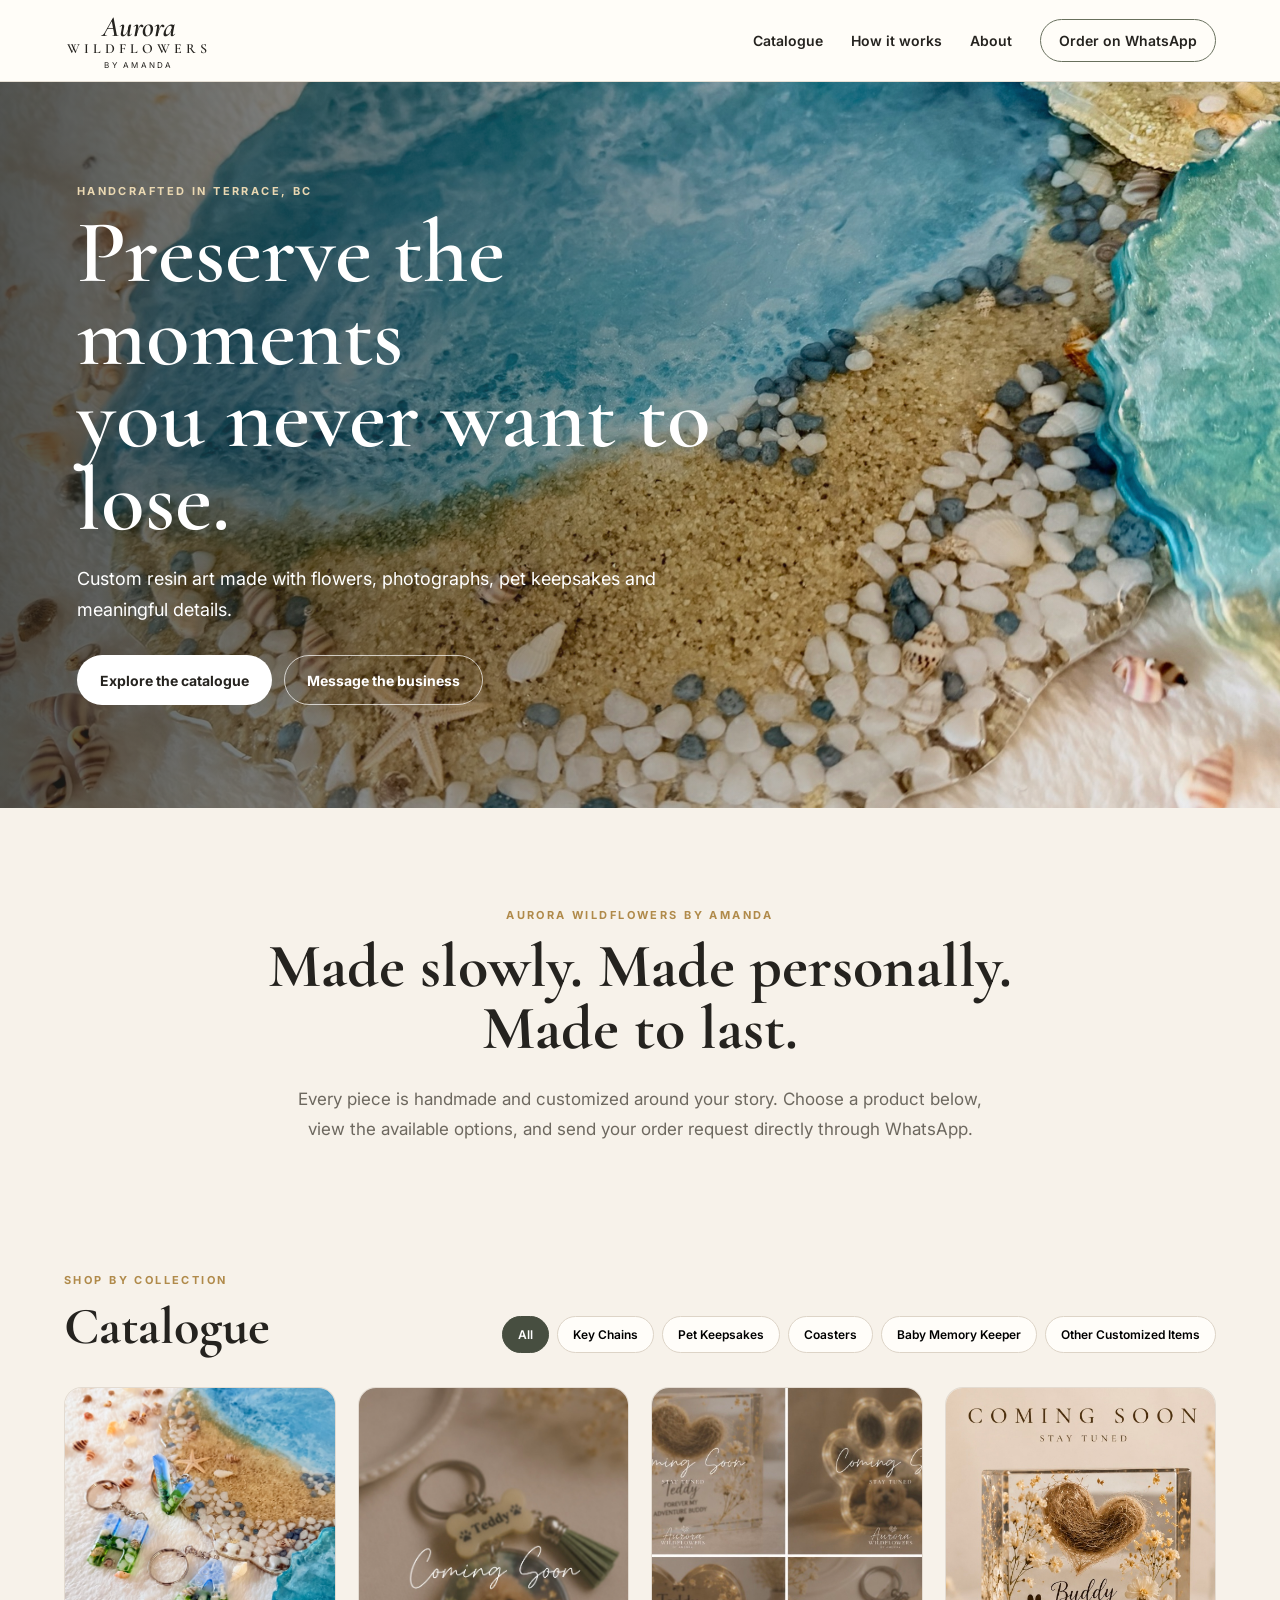
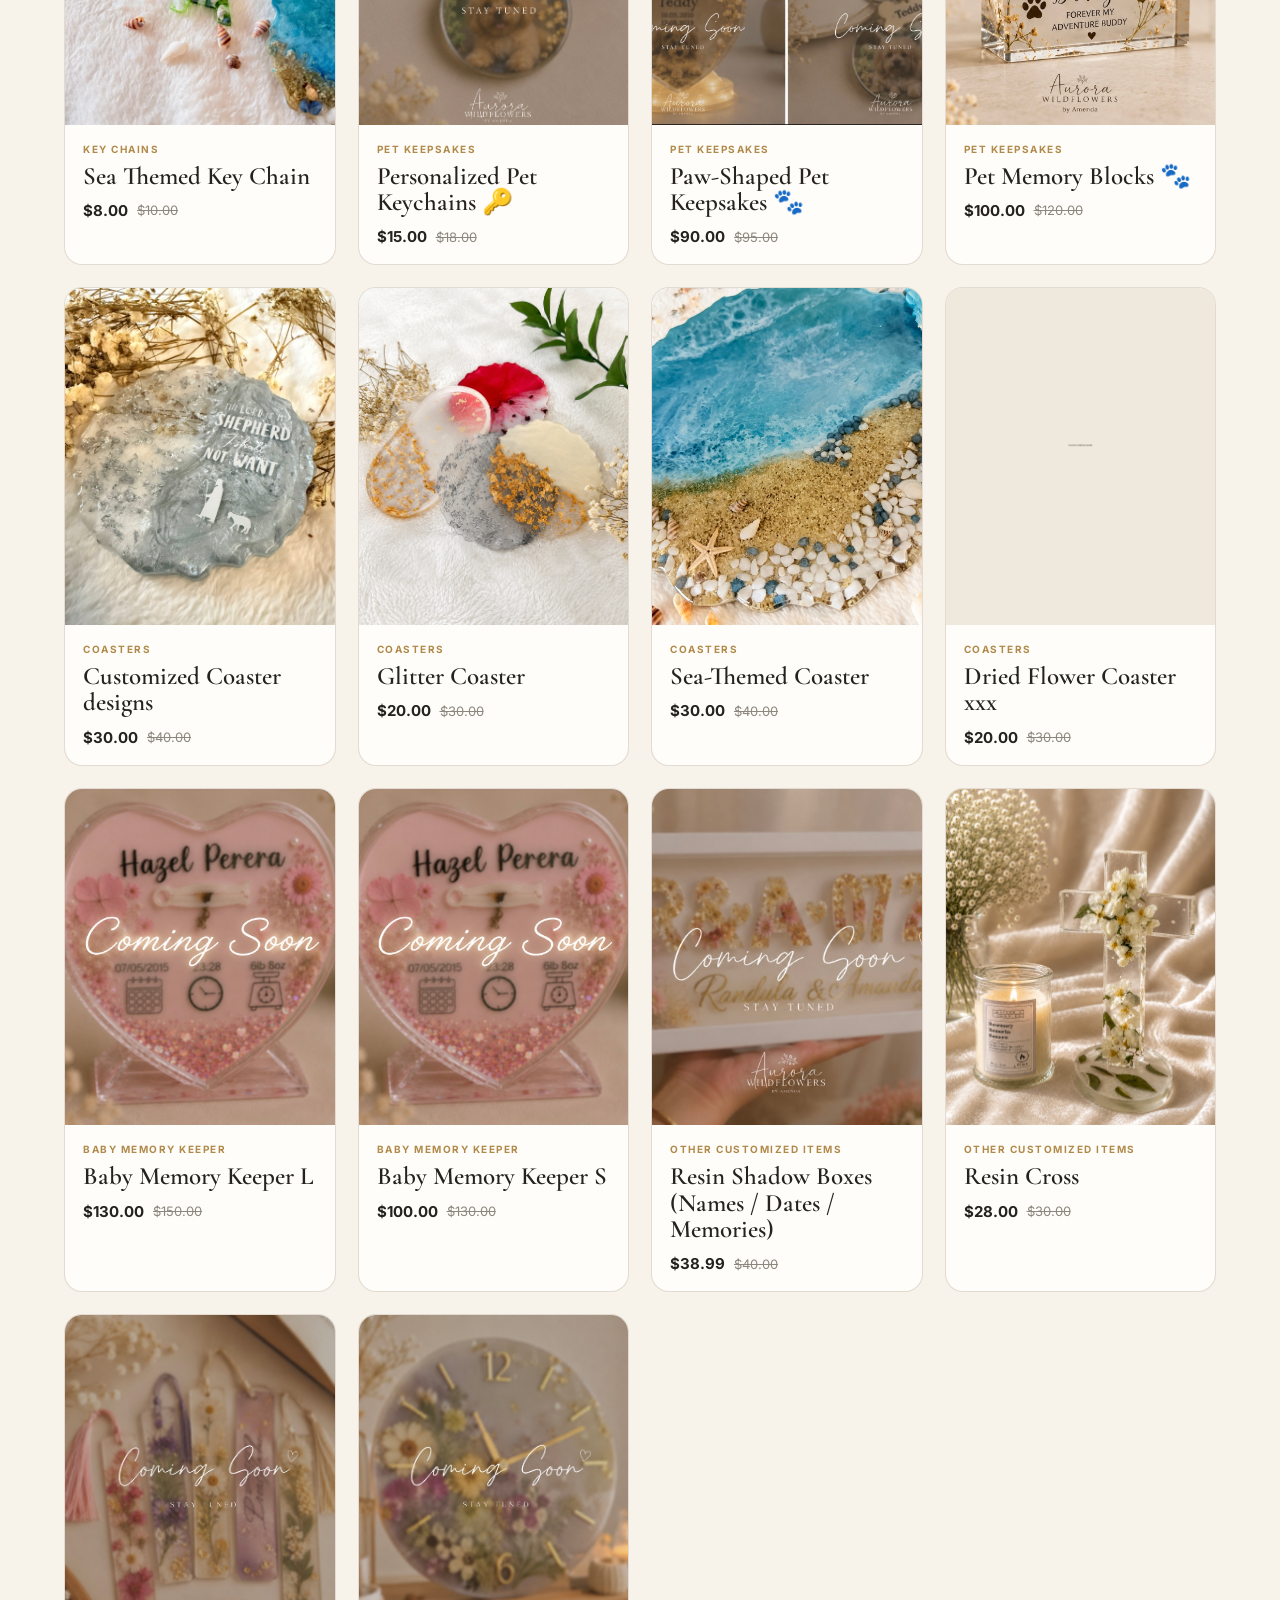
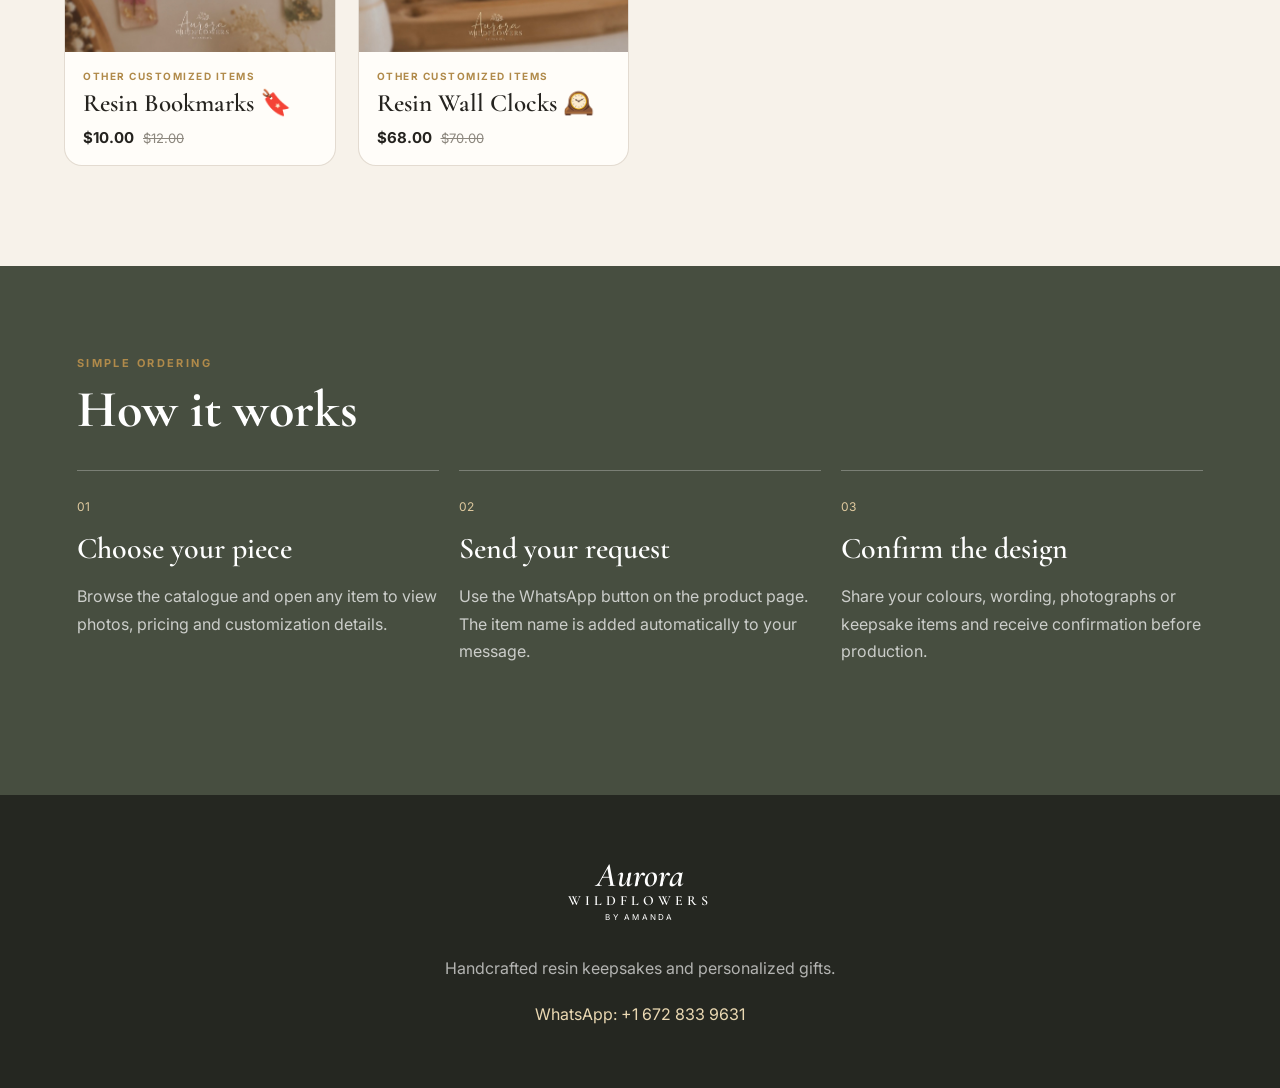
==== aurora-wildflowers-redesign/aurora-redesign/index.html @ 409c8071 "Add files via upload Redesign Aurora Wildflowers website" ====
<!doctype html>
<html lang="en">
<head>
  <meta charset="utf-8">
  <meta name="viewport" content="width=device-width, initial-scale=1">
  <meta name="description" content="Aurora Wildflowers by Amanda — handcrafted resin keepsakes, flower preservation, pet memorials, coasters, keychains and personalized gifts.">
  <title>Aurora Wildflowers by Amanda</title>
  <link rel="preconnect" href="https://fonts.googleapis.com">
  <link rel="preconnect" href="https://fonts.gstatic.com" crossorigin>
  <link href="https://fonts.googleapis.com/css2?family=Cormorant+Garamond:wght@500;600;700&family=Inter:wght@400;500;600;700&display=swap" rel="stylesheet">
  <link rel="stylesheet" href="styles.css">
</head>
<body>
<header class="site-header">
  <a class="brand" href="#top" aria-label="Aurora Wildflowers home">
    <span class="brand-script">Aurora</span>
    <span class="brand-main">WILDFLOWERS</span>
    <span class="brand-sub">BY AMANDA</span>
  </a>
  <button class="menu-btn" type="button" aria-expanded="false" aria-controls="nav">Menu</button>
  <nav id="nav" class="nav" aria-label="Main navigation">
    <a href="#catalogue">Catalogue</a>
    <a href="#how-it-works">How it works</a>
    <a href="#about">About</a>
    <a class="nav-cta" href="https://wa.me/16728339631" target="_blank" rel="noreferrer">Order on WhatsApp</a>
  </nav>
</header>

<main id="top">
  <section class="hero">
    <div class="hero-overlay"></div>
    <div class="hero-content">
      <p class="eyebrow">Handcrafted in Terrace, BC</p>
      <h1>Preserve the moments<br>you never want to lose.</h1>
      <p>Custom resin art made with flowers, photographs, pet keepsakes and meaningful details.</p>
      <div class="hero-actions">
        <a class="btn btn-primary" href="#catalogue">Explore the catalogue</a>
        <a class="btn btn-ghost" href="https://wa.me/16728339631" target="_blank" rel="noreferrer">Message the business</a>
      </div>
    </div>
  </section>

  <section class="intro" id="about">
    <p class="eyebrow">Aurora Wildflowers by Amanda</p>
    <h2>Made slowly. Made personally. Made to last.</h2>
    <p>Every piece is handmade and customized around your story. Choose a product below, view the available options, and send your order request directly through WhatsApp.</p>
  </section>

  <section class="catalogue" id="catalogue">
    <div class="section-heading">
      <div>
        <p class="eyebrow">Shop by collection</p>
        <h2>Catalogue</h2>
      </div>
      <div class="filters" id="filters" aria-label="Product categories"></div>
    </div>
    <div class="product-grid" id="productGrid"></div>
  </section>

  <section class="process" id="how-it-works">
    <div class="section-heading compact">
      <div>
        <p class="eyebrow">Simple ordering</p>
        <h2>How it works</h2>
      </div>
    </div>
    <div class="steps">
      <article><span>01</span><h3>Choose your piece</h3><p>Browse the catalogue and open any item to view photos, pricing and customization details.</p></article>
      <article><span>02</span><h3>Send your request</h3><p>Use the WhatsApp button on the product page. The item name is added automatically to your message.</p></article>
      <article><span>03</span><h3>Confirm the design</h3><p>Share your colours, wording, photographs or keepsake items and receive confirmation before production.</p></article>
    </div>
  </section>
</main>

<footer>
  <div class="brand footer-brand"><span class="brand-script">Aurora</span><span class="brand-main">WILDFLOWERS</span><span class="brand-sub">BY AMANDA</span></div>
  <p>Handcrafted resin keepsakes and personalized gifts.</p>
  <a href="https://wa.me/16728339631" target="_blank" rel="noreferrer">WhatsApp: +1 672 833 9631</a>
</footer>

<div class="modal" id="productModal" aria-hidden="true">
  <div class="modal-backdrop" data-close></div>
  <article class="modal-panel" role="dialog" aria-modal="true" aria-labelledby="modalTitle">
    <button class="modal-close" type="button" aria-label="Close" data-close>×</button>
    <div class="modal-gallery">
      <img id="modalImage" alt="">
      <div class="thumbs" id="modalThumbs"></div>
    </div>
    <div class="modal-info">
      <p class="modal-category" id="modalCategory"></p>
      <h2 id="modalTitle"></h2>
      <div class="price-row"><strong id="modalPrice"></strong><del id="modalOldPrice"></del></div>
      <div class="description" id="modalDescription"></div>
      <a class="btn btn-primary full" id="modalWhatsApp" target="_blank" rel="noreferrer">Add to order request</a>
    </div>
  </article>
</div>
<script src="script.js"></script>
</body>
</html>
---- aurora-wildflowers-redesign/aurora-redesign/styles.css ----
:root{--cream:#f7f2ea;--paper:#fffdf9;--ink:#25231f;--muted:#6d685f;--sage:#68705d;--sage-dark:#474e40;--gold:#b08a4a;--line:#ddd4c7;--shadow:0 22px 60px rgba(50,43,34,.14)}
*{box-sizing:border-box}html{scroll-behavior:smooth}body{margin:0;background:var(--cream);color:var(--ink);font-family:Inter,system-ui,sans-serif}img{display:block;width:100%}a{color:inherit;text-decoration:none}.site-header{height:82px;display:flex;align-items:center;justify-content:space-between;padding:0 5vw;background:rgba(255,253,249,.94);backdrop-filter:blur(16px);position:sticky;top:0;z-index:30;border-bottom:1px solid rgba(221,212,199,.75)}.brand{display:inline-flex;flex-direction:column;line-height:.82;text-align:center;min-width:150px}.brand-script{font:600 29px/1 "Cormorant Garamond",serif;font-style:italic}.brand-main{font:600 14px/1.2 "Cormorant Garamond",serif;letter-spacing:.28em}.brand-sub{font-size:8px;letter-spacing:.28em;margin-top:4px}.nav{display:flex;align-items:center;gap:28px;font-size:14px;font-weight:600}.nav a:hover{color:var(--gold)}.nav-cta{padding:12px 18px;border:1px solid var(--sage);border-radius:100px}.menu-btn{display:none;background:none;border:0;font:600 14px Inter}.hero{min-height:78vh;position:relative;display:flex;align-items:center;padding:8vw 6vw;background:url('assets/sea-coaster-1.jpg') center/cover no-repeat}.hero-overlay{position:absolute;inset:0;background:linear-gradient(90deg,rgba(29,31,27,.76),rgba(29,31,27,.22) 60%,rgba(29,31,27,.04))}.hero-content{position:relative;max-width:720px;color:#fff}.eyebrow{text-transform:uppercase;letter-spacing:.22em;font-size:11px;font-weight:700;color:var(--gold);margin:0 0 14px}.hero .eyebrow{color:#ead8b2}.hero h1,.intro h2,.section-heading h2{font-family:"Cormorant Garamond",serif}.hero h1{font-size:clamp(50px,7vw,92px);line-height:.92;margin:0 0 22px;font-weight:600}.hero-content>p:not(.eyebrow){max-width:610px;font-size:18px;line-height:1.7}.hero-actions{display:flex;gap:12px;flex-wrap:wrap;margin-top:30px}.btn{display:inline-flex;justify-content:center;align-items:center;min-height:50px;padding:0 22px;border-radius:100px;font-weight:700;font-size:14px;border:1px solid transparent}.btn-primary{background:var(--sage-dark);color:#fff}.hero .btn-primary{background:#fff;color:var(--ink)}.btn-ghost{border-color:rgba(255,255,255,.7);color:#fff}.full{width:100%;margin-top:24px}.intro{padding:100px 6vw 78px;text-align:center;max-width:900px;margin:auto}.intro h2{font-size:clamp(40px,5vw,62px);line-height:1;margin:0 0 24px}.intro>p:last-child{font-size:17px;line-height:1.8;color:var(--muted);max-width:720px;margin:auto}.catalogue{padding:50px 5vw 100px}.section-heading{display:flex;justify-content:space-between;align-items:flex-end;gap:24px;margin-bottom:34px}.section-heading h2{font-size:52px;margin:0;line-height:1}.filters{display:flex;flex-wrap:wrap;gap:8px;justify-content:flex-end}.filter-btn{border:1px solid var(--line);background:var(--paper);padding:10px 15px;border-radius:100px;font:600 12px Inter;cursor:pointer}.filter-btn.active{background:var(--sage-dark);border-color:var(--sage-dark);color:#fff}.product-grid{display:grid;grid-template-columns:repeat(4,minmax(0,1fr));gap:22px}.product-card{background:var(--paper);border-radius:18px;overflow:hidden;border:1px solid rgba(221,212,199,.8);cursor:pointer;transition:.25s transform,.25s box-shadow}.product-card:hover{transform:translateY(-5px);box-shadow:var(--shadow)}.card-image{aspect-ratio:4/5;object-fit:cover}.card-body{padding:18px}.card-category{font-size:10px;letter-spacing:.15em;text-transform:uppercase;color:var(--gold);font-weight:700;margin:0 0 8px}.card-title{font:600 25px/1.05 "Cormorant Garamond",serif;margin:0 0 12px}.price-row{display:flex;align-items:center;gap:9px}.price-row strong{font-size:15px}.price-row del{font-size:13px;color:#8d887f}.process{padding:90px 6vw;background:var(--sage-dark);color:#fff}.compact h2{color:#fff}.steps{display:grid;grid-template-columns:repeat(3,1fr);gap:20px}.steps article{border-top:1px solid rgba(255,255,255,.28);padding:24px 0}.steps span{font-size:12px;color:#dfc99e}.steps h3{font:600 30px "Cormorant Garamond",serif;margin:15px 0 8px}.steps p{color:rgba(255,255,255,.72);line-height:1.7}footer{text-align:center;padding:64px 20px;background:#252721;color:#fff}.footer-brand{margin:auto auto 22px}.footer-brand .brand-script{font-size:34px}footer p{color:rgba(255,255,255,.65)}footer a{display:inline-block;margin-top:10px;color:#ead8b2}.modal{position:fixed;inset:0;z-index:100;display:none}.modal.open{display:block}.modal-backdrop{position:absolute;inset:0;background:rgba(20,19,17,.68);backdrop-filter:blur(6px)}.modal-panel{position:absolute;inset:4vh 4vw;background:var(--paper);border-radius:24px;overflow:auto;display:grid;grid-template-columns:1.08fr .92fr;box-shadow:var(--shadow)}.modal-close{position:absolute;right:18px;top:14px;z-index:5;width:42px;height:42px;border:0;border-radius:50%;background:rgba(255,255,255,.9);font-size:30px;cursor:pointer}.modal-gallery{background:#eee7de;min-height:100%;padding:32px}.modal-gallery>img{height:calc(100% - 96px);min-height:500px;object-fit:contain;border-radius:16px;background:#f3ede5}.thumbs{display:flex;gap:10px;margin-top:14px;overflow:auto}.thumbs button{padding:0;border:2px solid transparent;border-radius:10px;overflow:hidden;background:none;min-width:64px;cursor:pointer}.thumbs button.active{border-color:var(--gold)}.thumbs img{width:64px;height:64px;object-fit:cover}.modal-info{padding:9vh 6vw 6vh}.modal-category{font-size:11px;text-transform:uppercase;letter-spacing:.16em;color:var(--gold);font-weight:700}.modal-info h2{font:600 clamp(38px,4vw,62px)/.98 "Cormorant Garamond",serif;margin:12px 0 18px}.modal-info .price-row{margin-bottom:28px}.modal-info .price-row strong{font-size:20px}.description{font-size:15px;line-height:1.72;color:var(--muted)}.description p{margin:0 0 16px}.description .bullet{padding-left:28px;position:relative}.description .bullet:before{content:'✿';position:absolute;left:0;color:var(--gold)}body.modal-open{overflow:hidden}
@media(max-width:1050px){.product-grid{grid-template-columns:repeat(3,1fr)}.modal-panel{grid-template-columns:1fr}.modal-gallery>img{min-height:360px;height:55vh}}
@media(max-width:760px){.site-header{height:70px;padding:0 20px}.brand{min-width:125px}.brand-script{font-size:24px}.nav{display:none;position:absolute;top:69px;left:0;right:0;background:var(--paper);padding:24px;flex-direction:column;align-items:flex-start;border-bottom:1px solid var(--line)}.nav.open{display:flex}.menu-btn{display:block}.hero{min-height:72vh;padding:80px 24px}.hero h1{font-size:54px}.intro{padding:76px 24px}.catalogue{padding:40px 18px 76px}.section-heading{display:block}.filters{justify-content:flex-start;margin-top:24px;flex-wrap:nowrap;overflow:auto;padding-bottom:8px}.product-grid{grid-template-columns:repeat(2,minmax(0,1fr));gap:12px}.card-body{padding:14px}.card-title{font-size:21px}.process{padding:70px 24px}.steps{grid-template-columns:1fr}.modal-panel{inset:0;border-radius:0}.modal-gallery{padding:18px}.modal-gallery>img{min-height:330px;height:45vh}.modal-info{padding:36px 24px 50px}.modal-close{position:fixed}.hero-actions .btn{width:100%}}
@media(max-width:430px){.product-grid{grid-template-columns:1fr}.card-image{aspect-ratio:5/4}.section-heading h2{font-size:44px}}
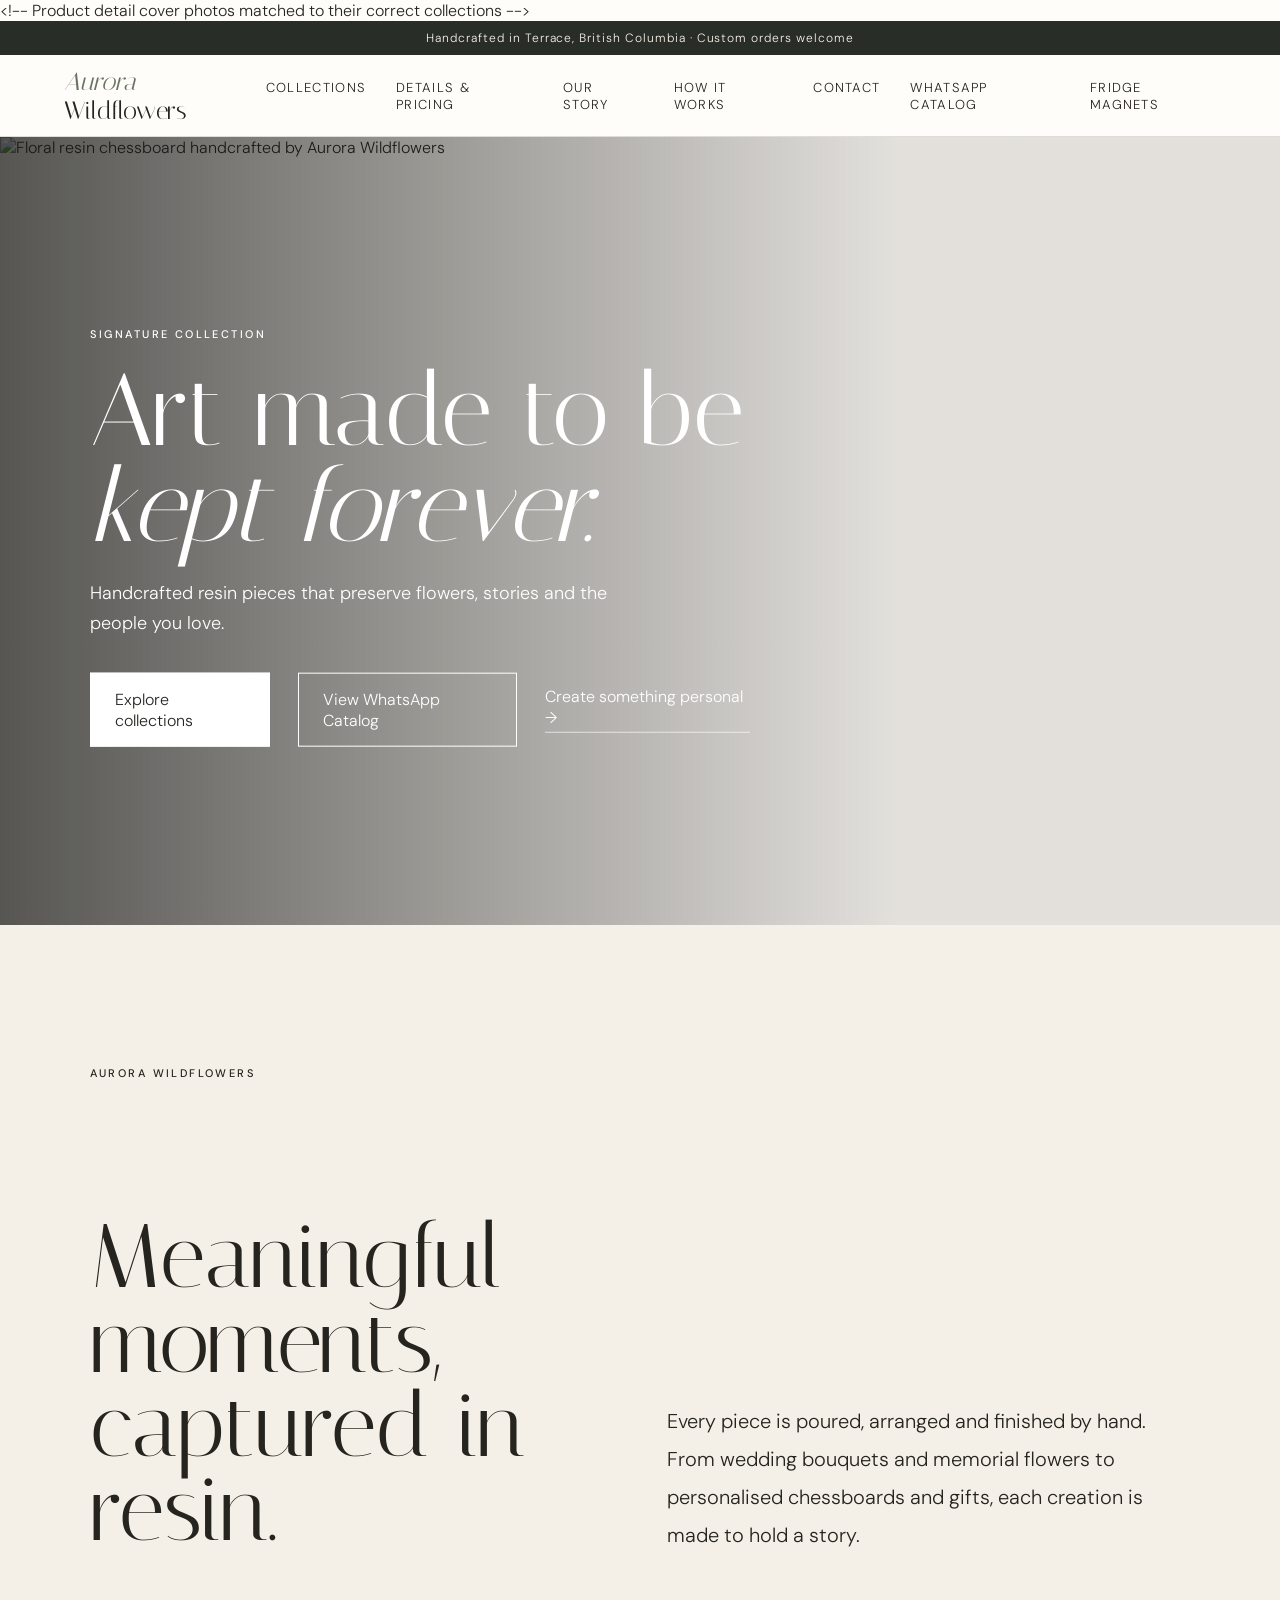
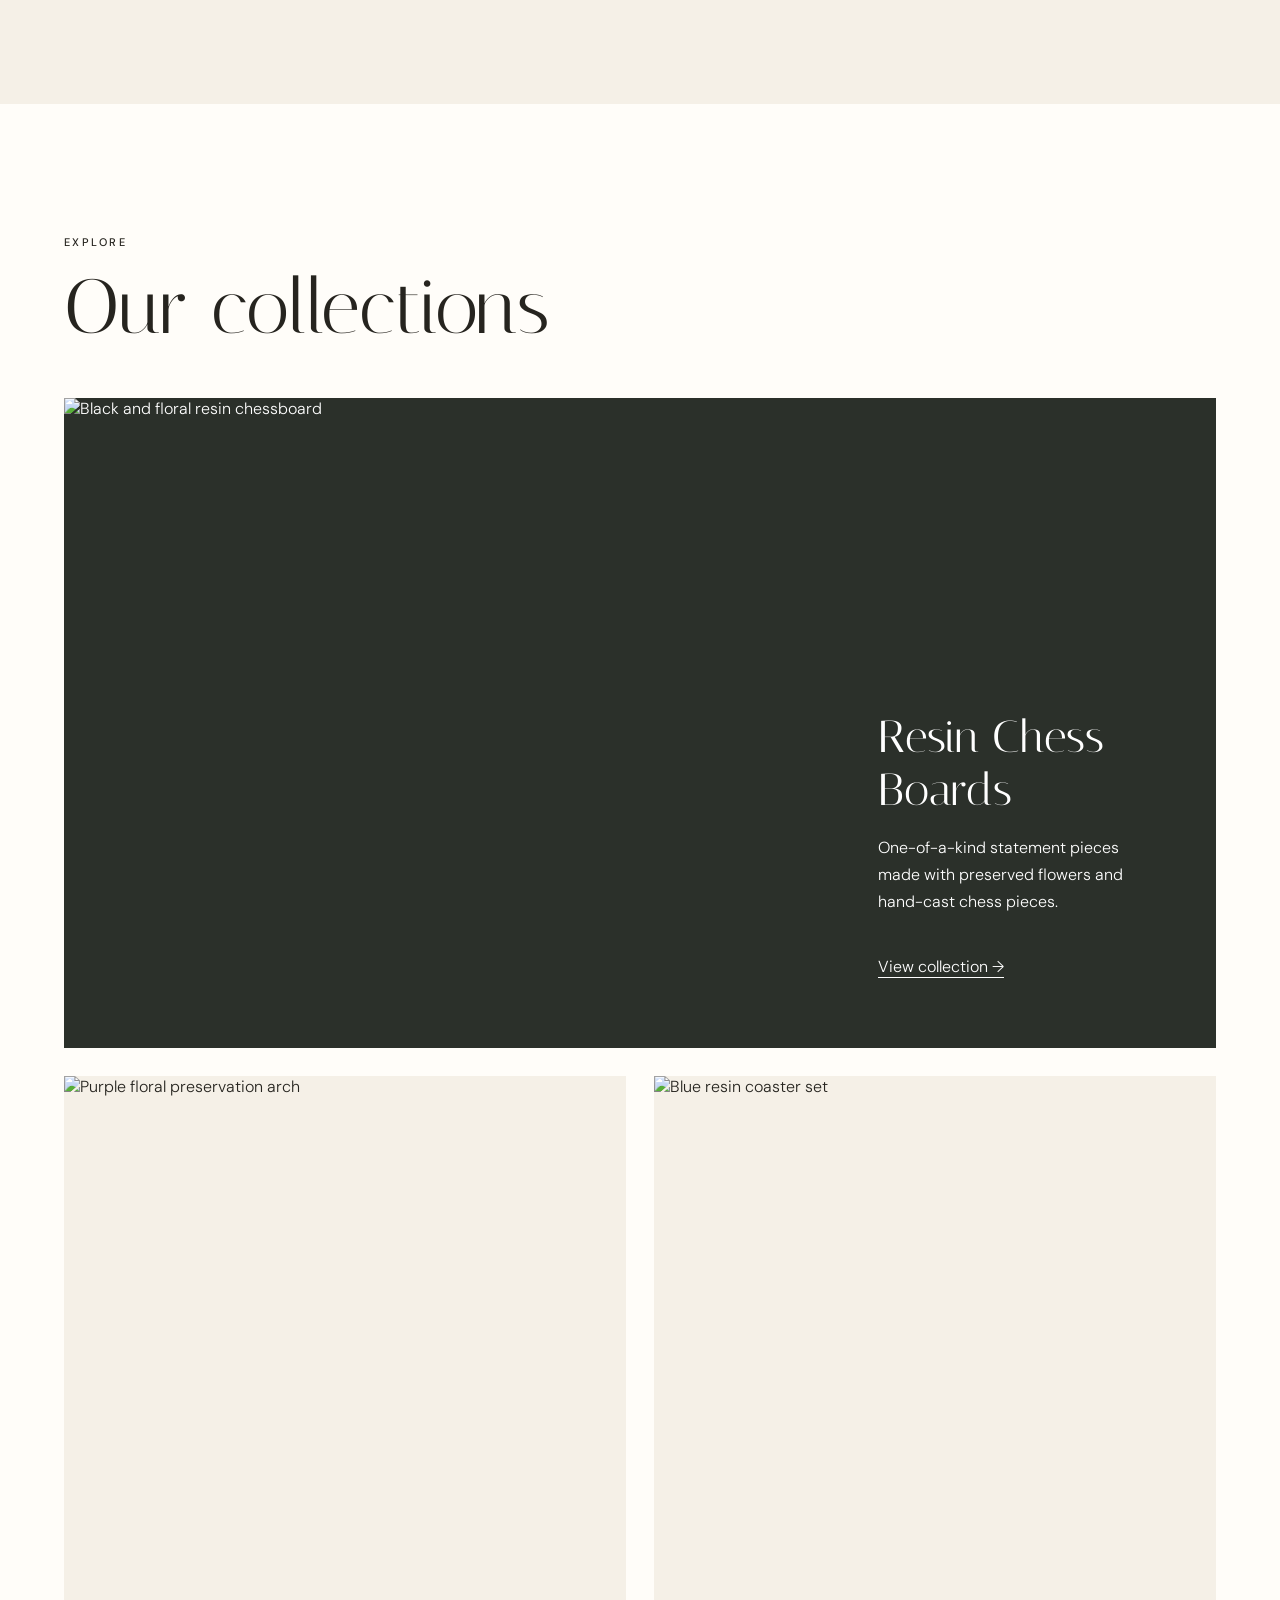
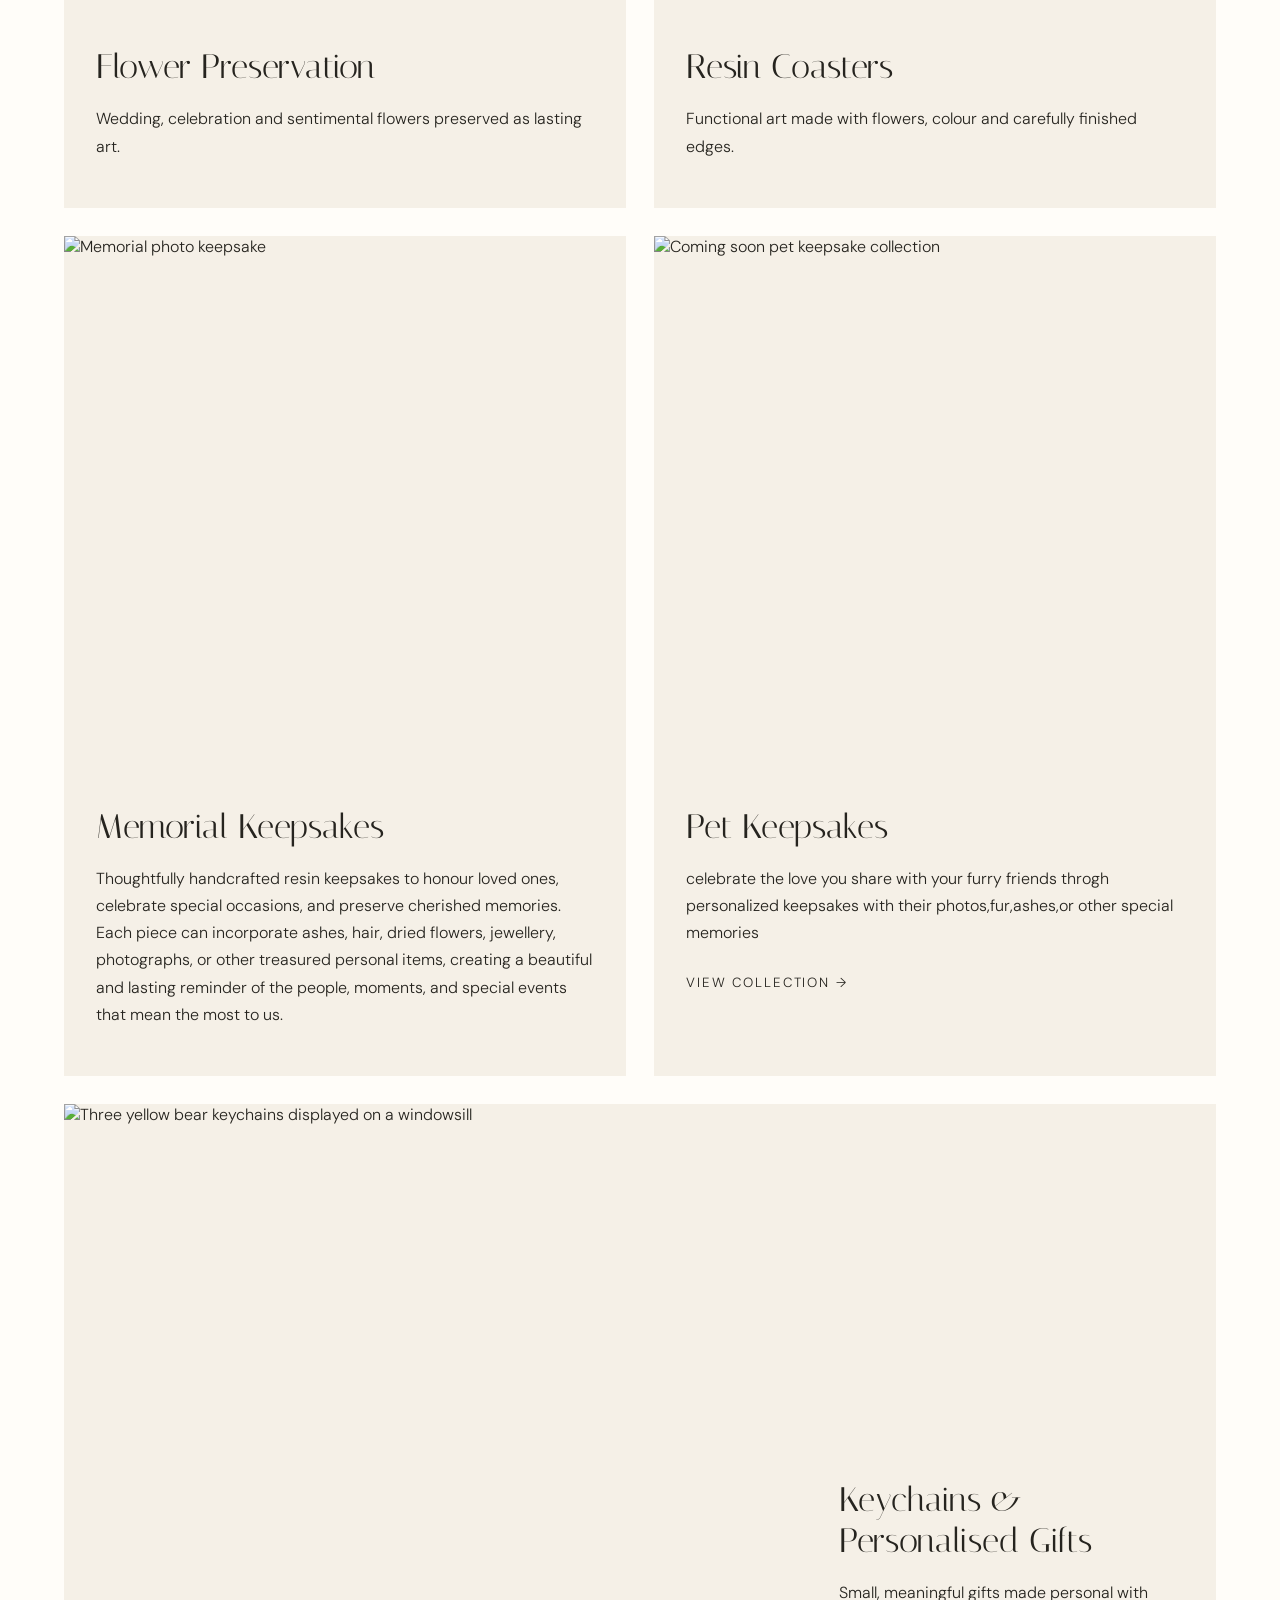
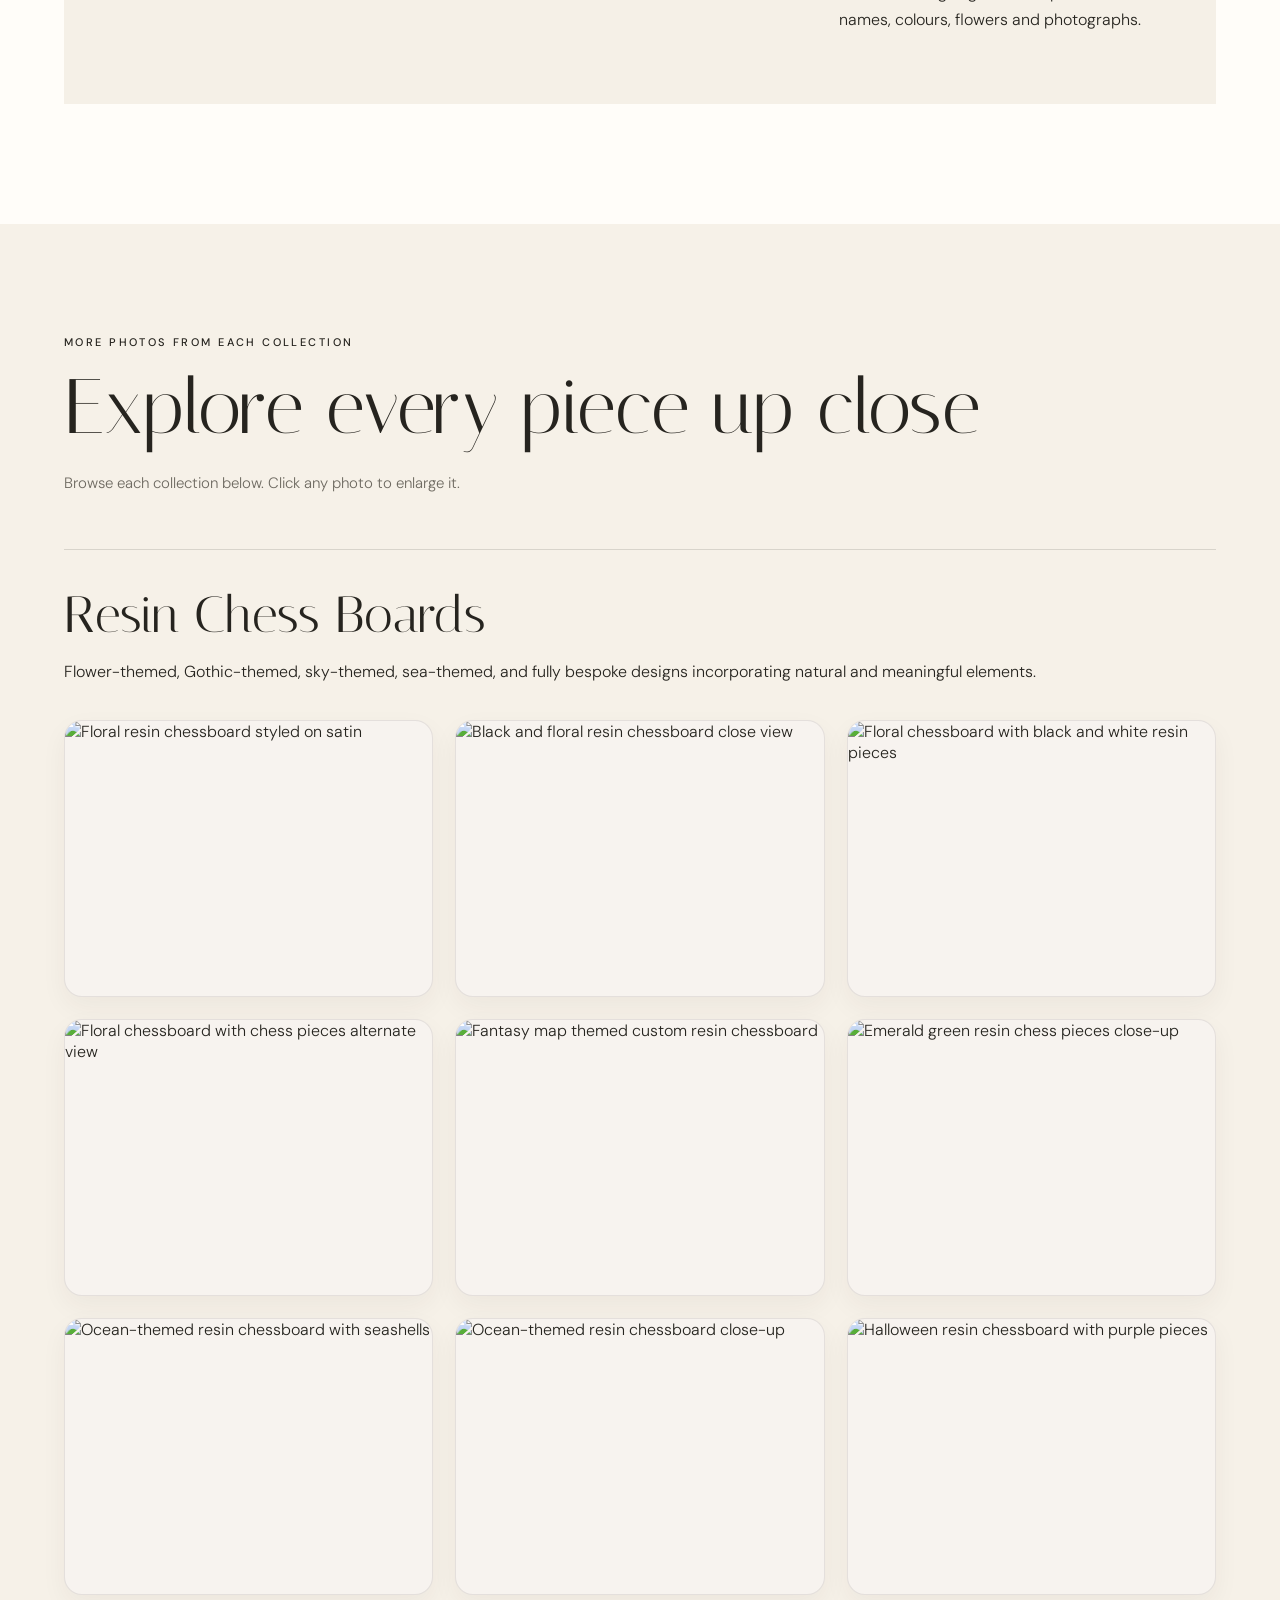
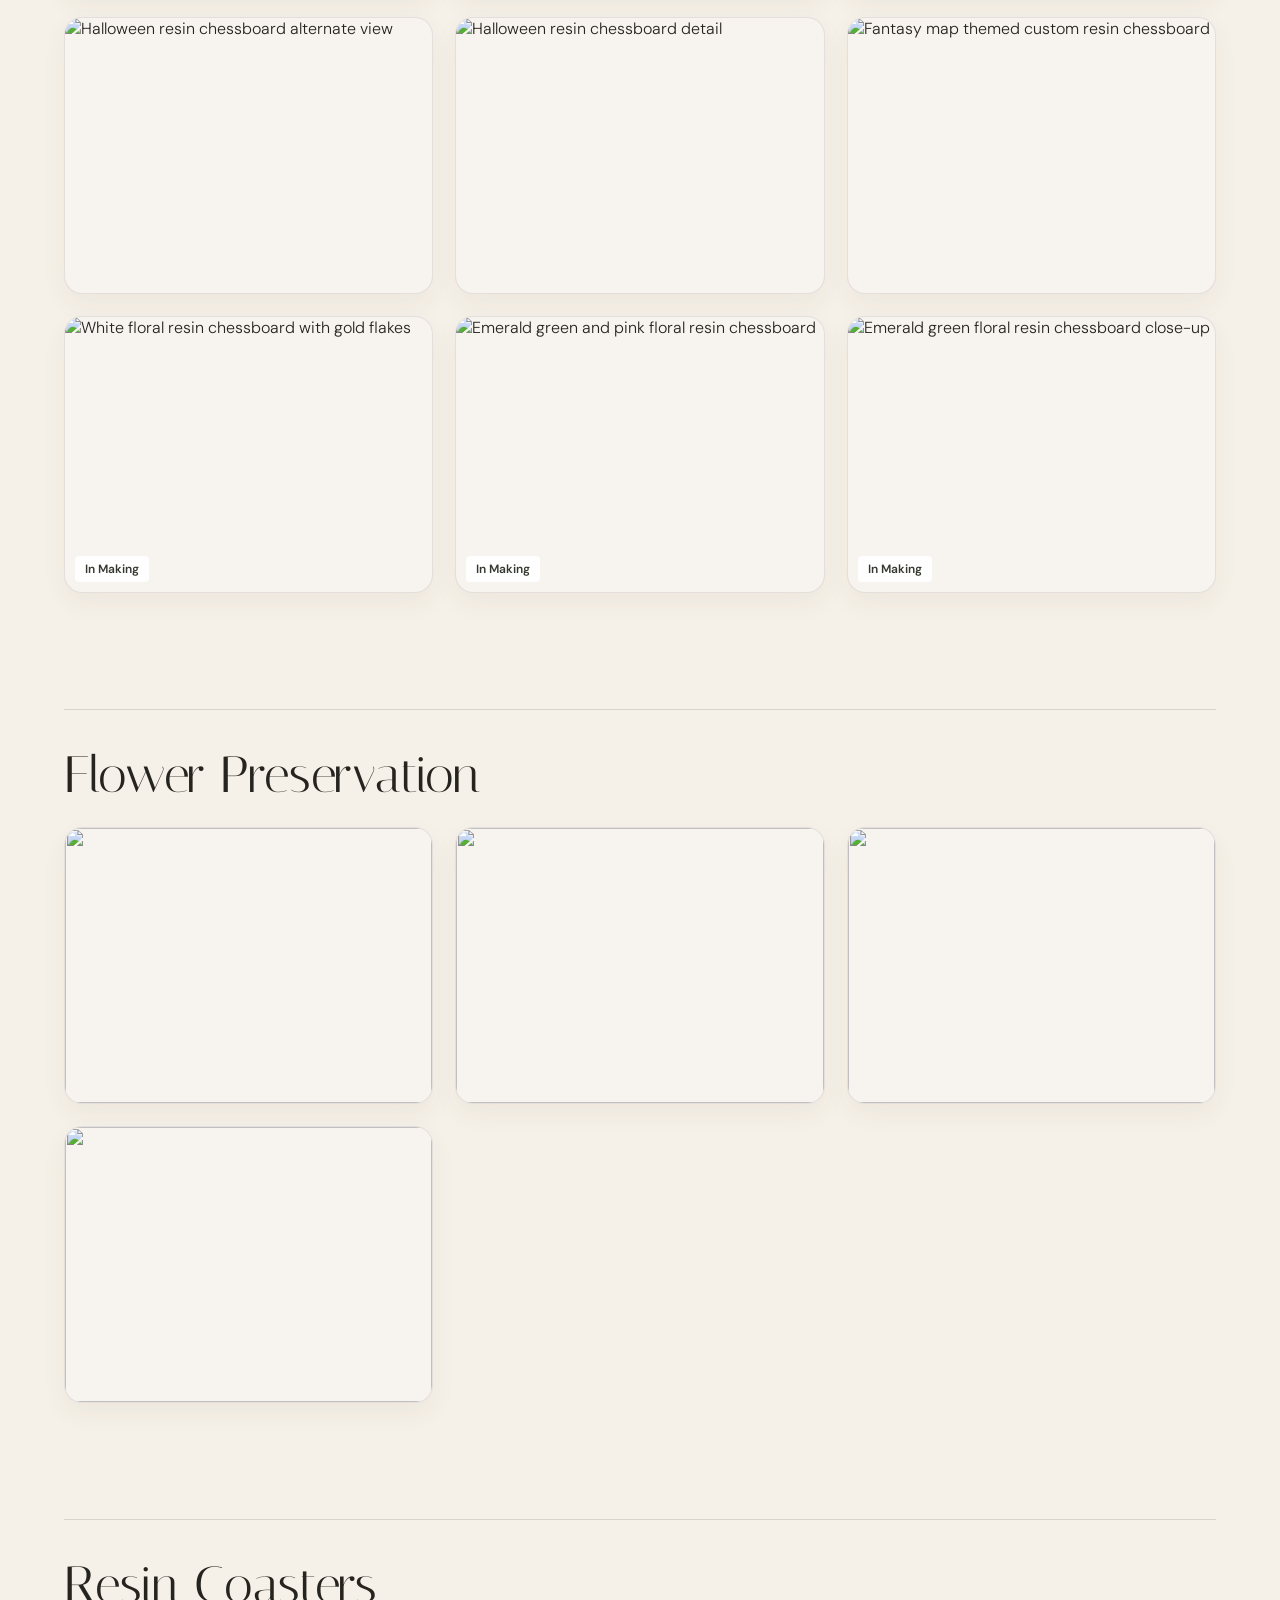
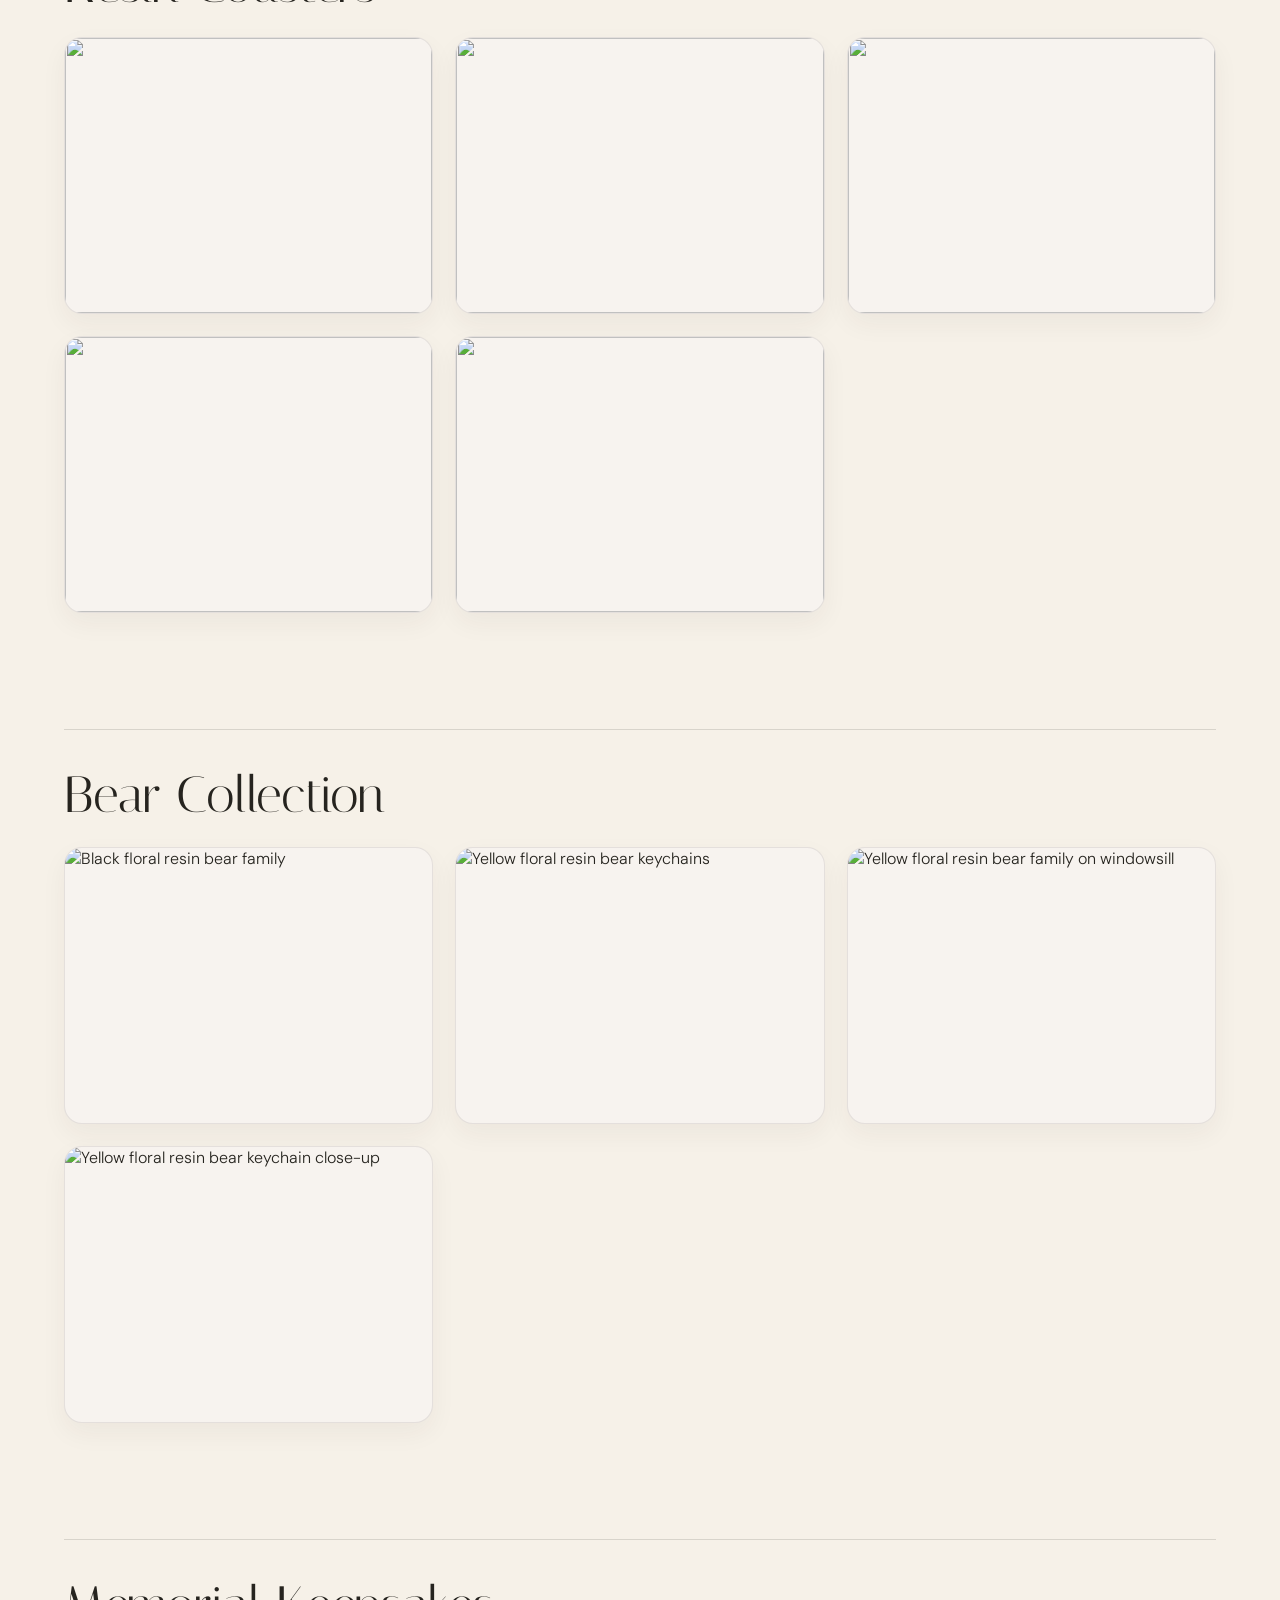
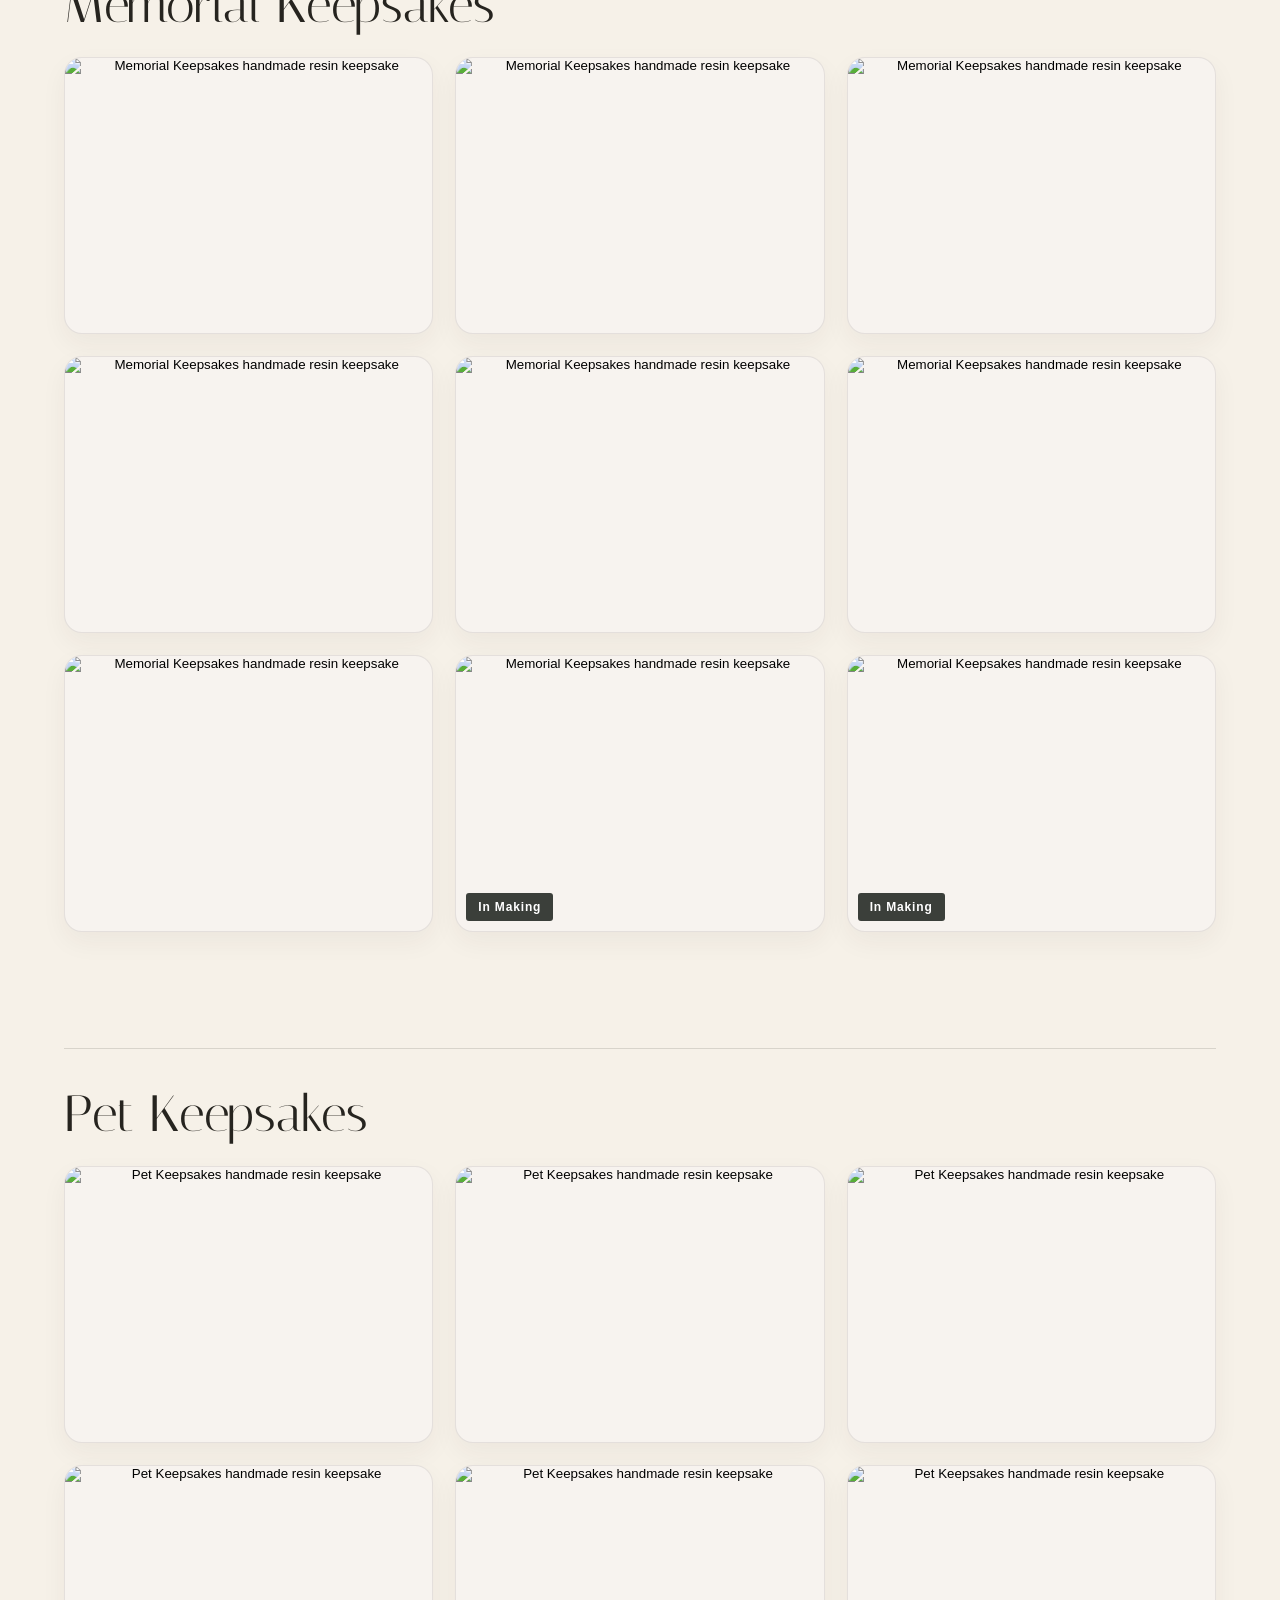
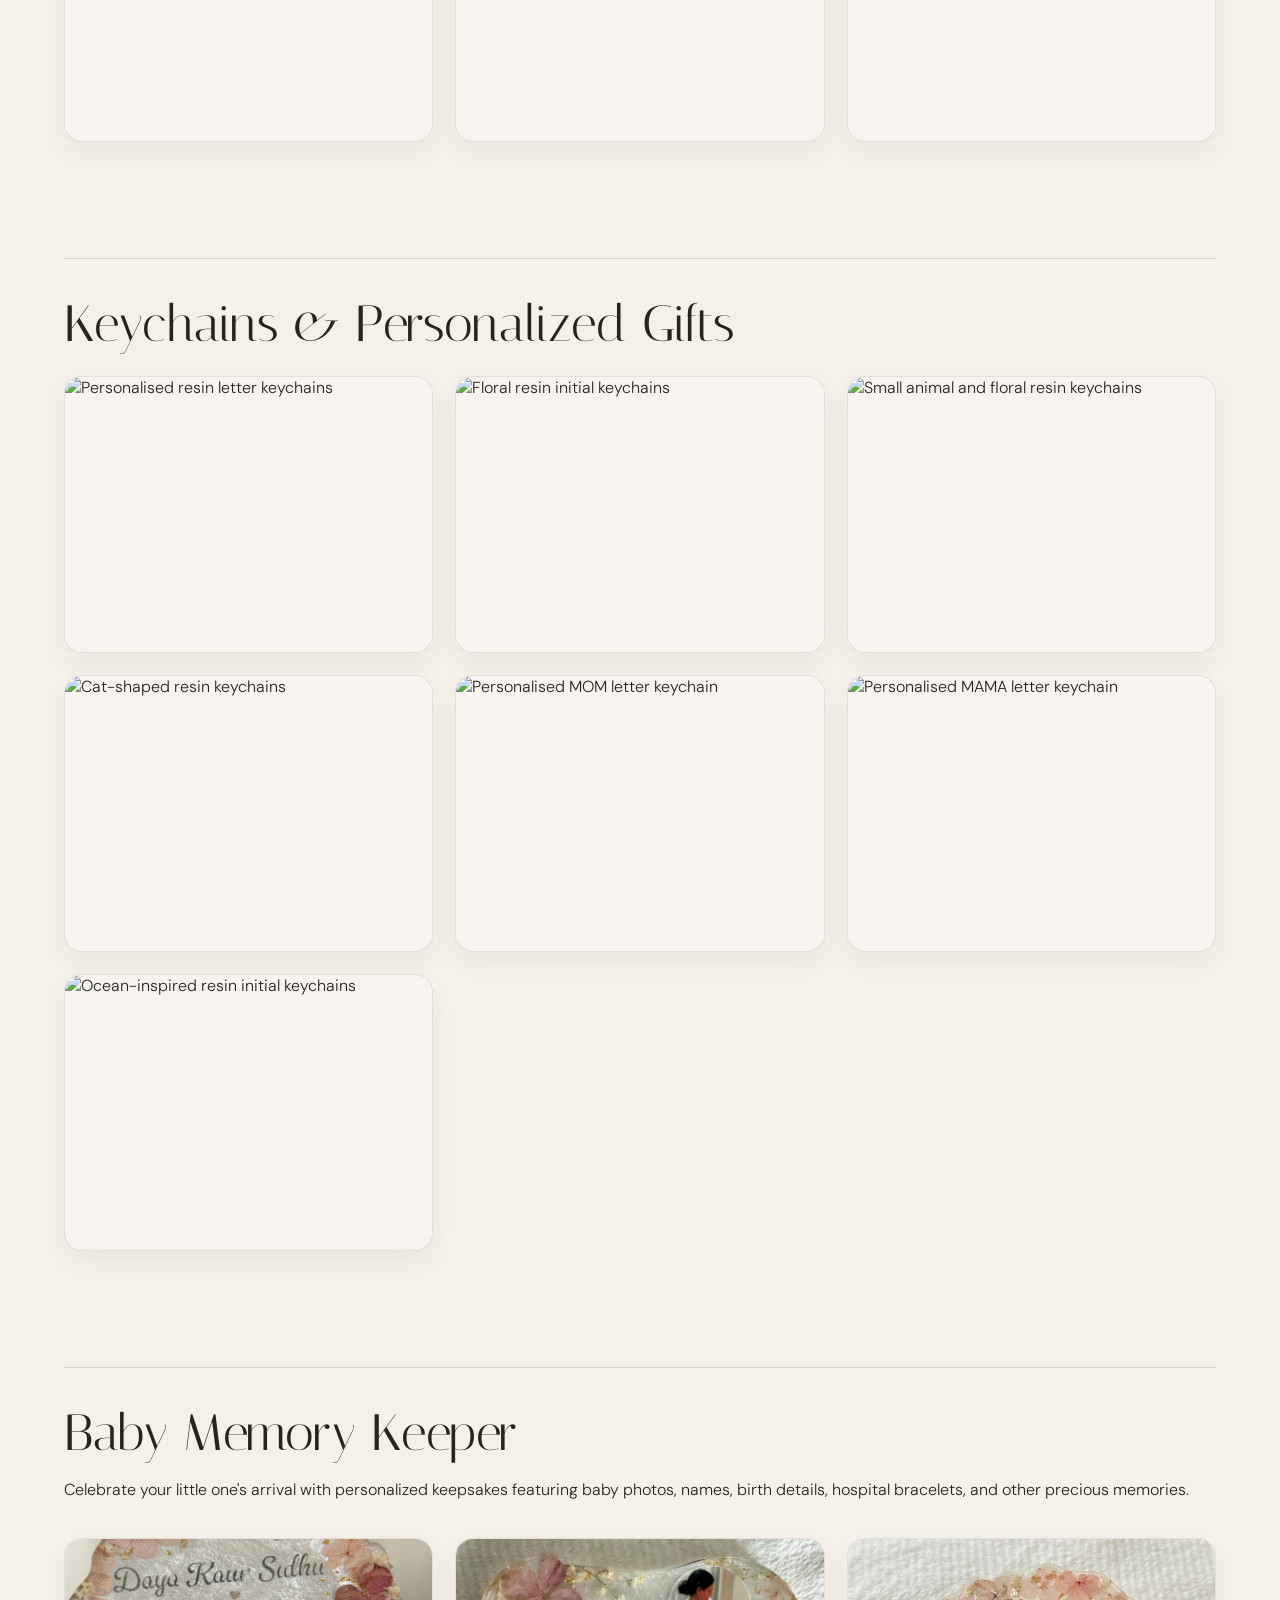
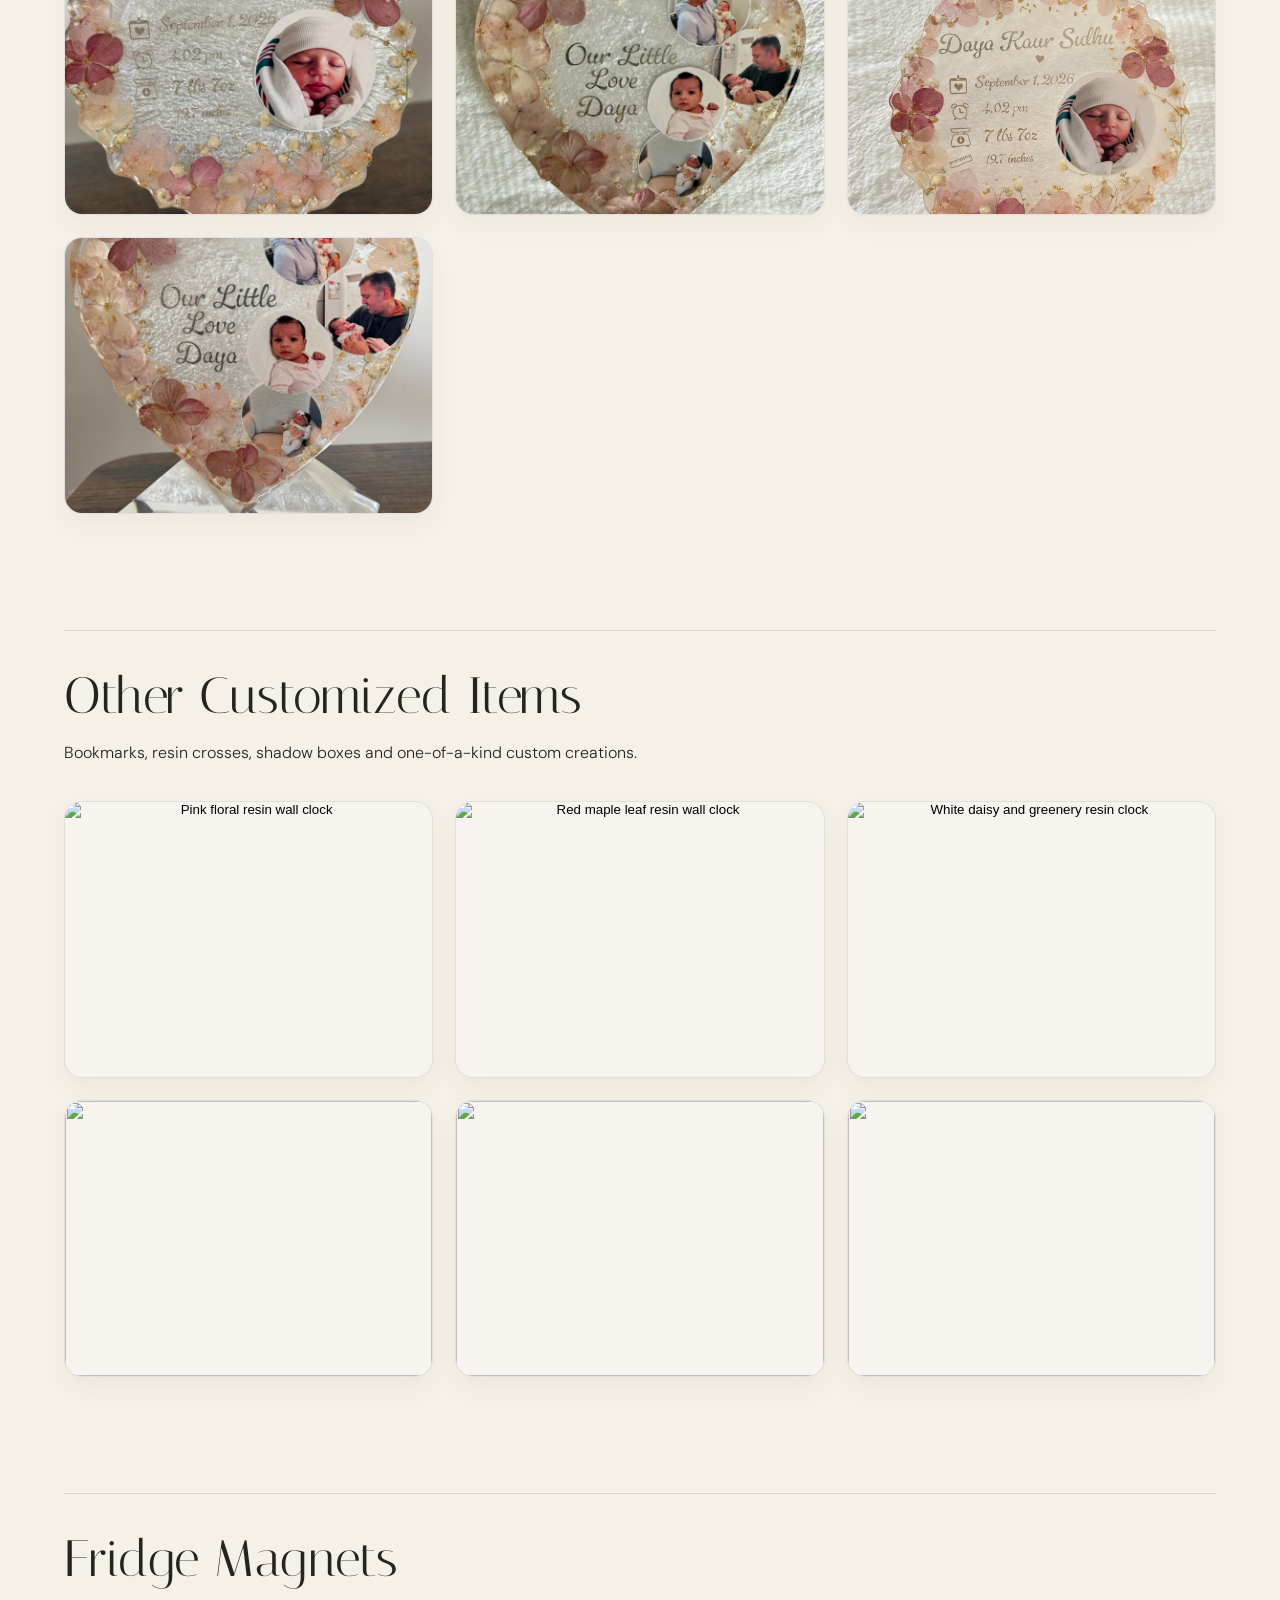
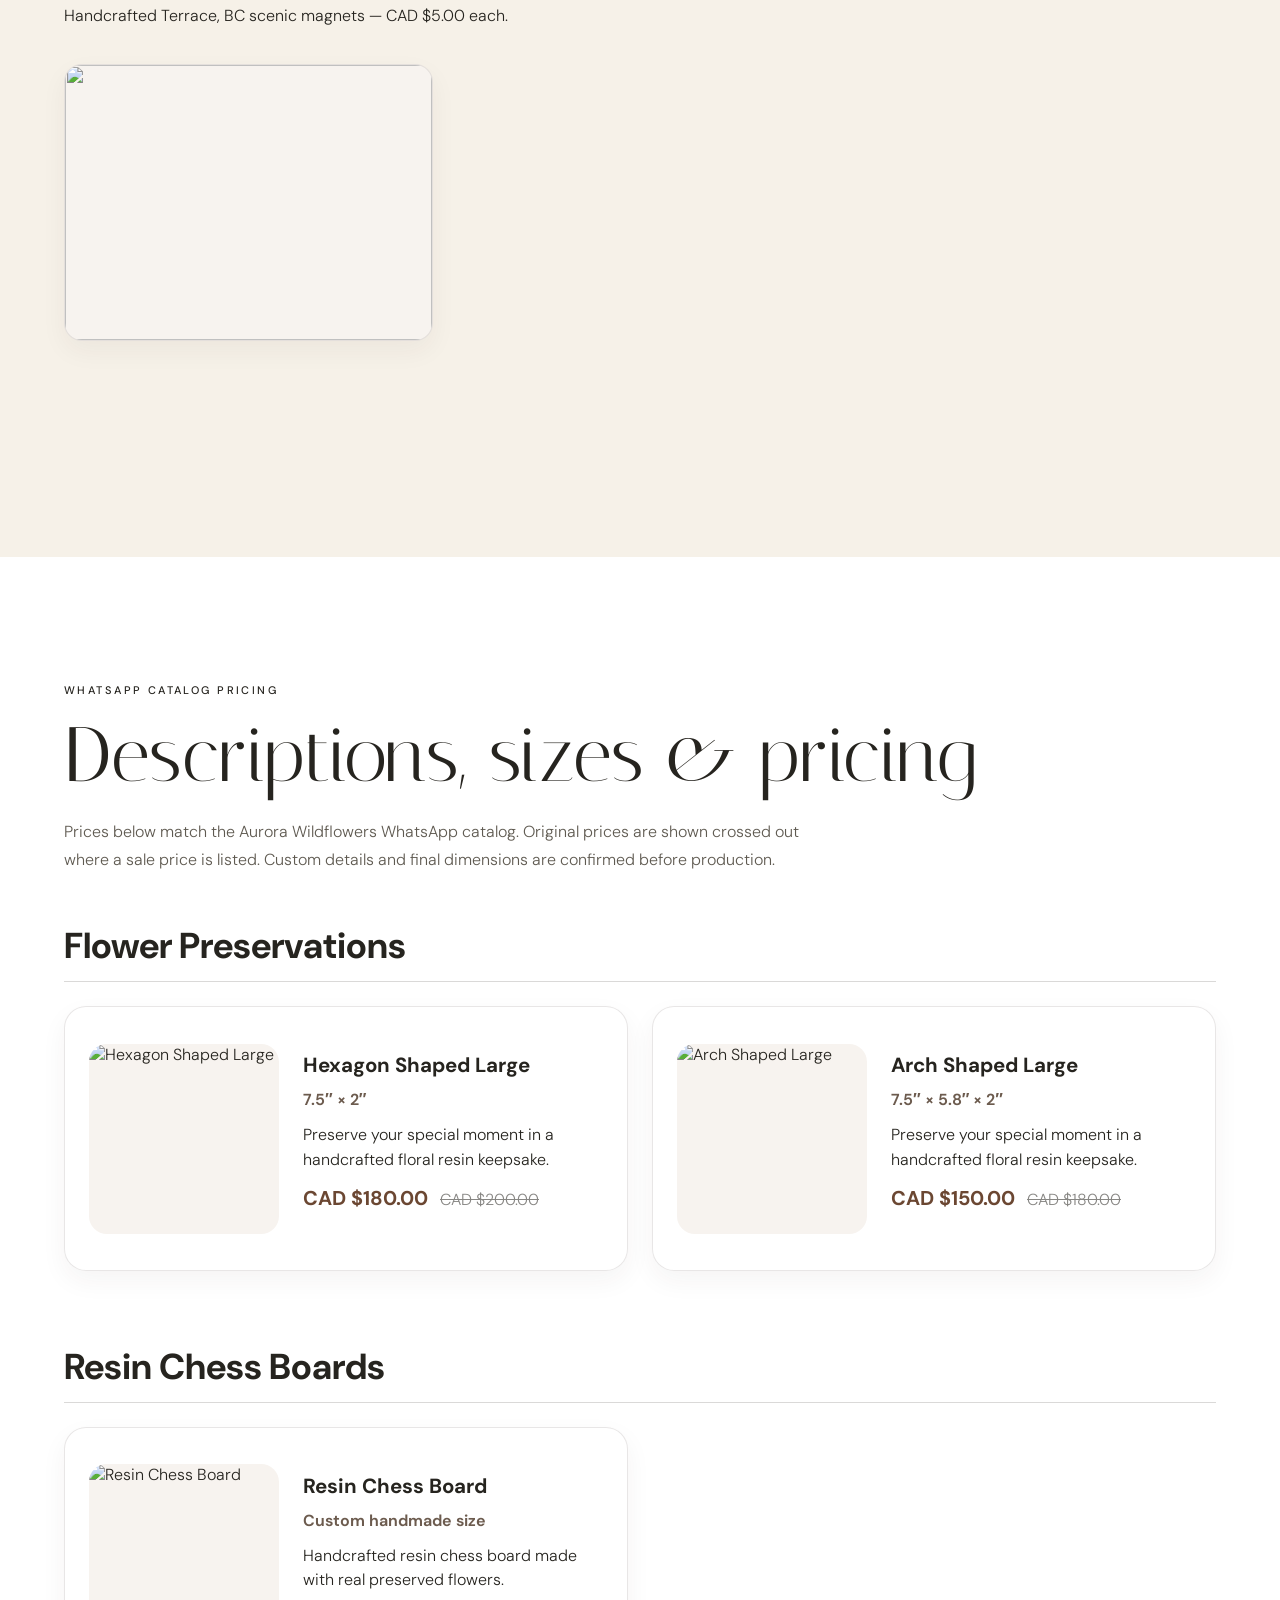
==== commit 8cbe26e1: "Add files via upload" ====
--- a/aurora-wildflowers-redesign/aurora-redesign/index.html
+++ b/aurora-wildflowers-redesign/aurora-redesign/index.html
@@ -1,100 +1,427 @@
-<!doctype html>
-<html lang="en">
+<!DOCTYPE html>
+
+<!DOCTYPE html>
+
+<html lang="en-CA">
 <head>
-  <meta charset="utf-8">
-  <meta name="viewport" content="width=device-width, initial-scale=1">
-  <meta name="description" content="Aurora Wildflowers by Amanda — handcrafted resin keepsakes, flower preservation, pet memorials, coasters, keychains and personalized gifts.">
-  <title>Aurora Wildflowers by Amanda</title>
-  <link rel="preconnect" href="https://fonts.googleapis.com">
-  <link rel="preconnect" href="https://fonts.gstatic.com" crossorigin>
-  <link href="https://fonts.googleapis.com/css2?family=Cormorant+Garamond:wght@500;600;700&family=Inter:wght@400;500;600;700&display=swap" rel="stylesheet">
-  <link rel="stylesheet" href="styles.css">
-</head>
+<meta charset="utf-8"/>
+<meta content="width=device-width,initial-scale=1" name="viewport"/>
+<title>Aurora Wildflowers | Resin Art &amp; WhatsApp Catalog</title>
+<meta content="Aurora Wildflowers handcrafted resin art in Terrace, BC. Browse flower preservation, memorial keepsakes, chess boards, coasters, keychains and custom gifts, with direct access to the WhatsApp catalog." name="description"/>
+<style>
+@import url('https://fonts.googleapis.com/css2?family=DM+Sans:wght@300;400;500;600&family=Italiana&display=swap');
+:root{--ink:#26241f;--cream:#f5f0e7;--paper:#fffdf9;--sage:#687261;--line:rgba(38,36,31,.15)}
+*{box-sizing:border-box}html{scroll-behavior:smooth}body{margin:0;background:var(--paper);color:var(--ink);font-family:'DM Sans',Arial,sans-serif;font-weight:300}img{display:block;width:100%}a{color:inherit;text-decoration:none}.announcement{padding:9px 5vw;text-align:center;background:#292d28;color:#f9f4ea;font-size:12px;letter-spacing:.08em}.site-header{height:82px;padding:0 5vw;display:flex;align-items:center;justify-content:space-between;background:rgba(255,253,249,.94);position:sticky;top:0;z-index:20;border-bottom:1px solid var(--line);backdrop-filter:blur(12px)}.brand{font-family:'Italiana',Georgia,serif;font-size:25px}.brand span{font-style:italic;color:var(--sage)}nav{display:flex;gap:30px;font-size:13px;text-transform:uppercase;letter-spacing:.1em}nav a:hover{opacity:.55}.menu{display:none;border:0;background:none;font:inherit}.hero{position:relative;min-height:calc(100vh - 112px);overflow:hidden}.hero>img{height:calc(100vh - 112px);object-fit:cover;object-position:center}.hero-shade{position:absolute;inset:0;background:linear-gradient(90deg,rgba(21,20,17,.72),rgba(21,20,17,.12) 70%)}.hero-copy{position:absolute;left:7vw;top:50%;transform:translateY(-50%);max-width:660px;color:white}.eyebrow{text-transform:uppercase;letter-spacing:.22em;font-size:11px;font-weight:500}.hero h1,.intro h2,.section-head h2,.contact h2,.pet-coming h2{font-family:'Italiana',Georgia,serif;font-weight:400;line-height:.94;margin:22px 0}.hero h1{font-size:clamp(56px,8vw,118px)}.hero h1 em{font-weight:400}.hero-copy>p:not(.eyebrow){font-size:18px;max-width:520px;line-height:1.7}.actions{display:flex;align-items:center;gap:28px;margin-top:34px}.button{display:inline-block;padding:15px 24px;border:1px solid}.button.light{background:white;color:var(--ink);border-color:white}.button.dark{background:var(--ink);color:white;border-color:var(--ink)}.text-link{border-bottom:1px solid rgba(255,255,255,.65);padding-bottom:4px}.intro{padding:130px 7vw;display:grid;grid-template-columns:1fr 1.1fr;gap:8vw;align-items:end;background:var(--cream)}.intro .eyebrow{align-self:start}.intro h2{font-size:clamp(52px,7vw,92px);grid-column:1/2}.intro>p:last-child{grid-column:2;grid-row:1/3;font-size:20px;line-height:1.9;max-width:650px}.collections,.gallery,.process{padding:120px 5vw}.section-head{margin-bottom:55px}.section-head h2{font-size:clamp(48px,6vw,78px)}.feature-card{display:grid;grid-template-columns:1.45fr .75fr;background:#2b302a;color:white;margin-bottom:28px}.feature-card img{height:650px;object-fit:cover}.feature-card>div{padding:70px 55px;align-self:end}.feature-card span,.collection-card span{font-size:12px;letter-spacing:.2em}.feature-card h3,.collection-card h3{font-family:'Italiana',Georgia,serif;font-size:45px;font-weight:400;margin:18px 0}.feature-card p,.collection-card p{line-height:1.7}.feature-card a{display:inline-block;margin-top:25px;border-bottom:1px solid}.collection-grid{display:grid;grid-template-columns:repeat(2,1fr);gap:28px}.collection-card{background:var(--cream);overflow:hidden}.collection-card img{height:520px;object-fit:cover;transition:transform .7s}.collection-card:hover img{transform:scale(1.025)}.collection-card>div{padding:32px}.collection-card h3{font-size:34px}.collection-card small{display:inline-block;margin-top:12px;text-transform:uppercase;letter-spacing:.14em}.collection-card.wide{grid-column:1/-1;display:grid;grid-template-columns:1.25fr .75fr}.collection-card.wide img{height:600px}.collection-card.wide>div{align-self:end;padding:55px}.process{background:#2b302a;color:white}.steps{display:grid;grid-template-columns:repeat(3,1fr);gap:1px;background:rgba(255,255,255,.2)}.steps>div{background:#2b302a;padding:45px}.steps b{font-size:12px;letter-spacing:.18em}.steps h3{font-family:'Italiana',Georgia,serif;font-size:30px;font-weight:400}.steps p{line-height:1.75;color:rgba(255,255,255,.75)}.masonry{columns:3;column-gap:18px}.masonry img{margin-bottom:18px;break-inside:avoid;cursor:zoom-in;transition:opacity .25s}.masonry img:hover{opacity:.8}.pet-coming{margin:0 5vw 120px;background:var(--cream);display:grid;grid-template-columns:1fr 1fr;align-items:center}.pet-coming>div{padding:70px}.pet-coming h2{font-size:62px}.pet-coming p{line-height:1.7}.pet-coming img{height:520px;object-fit:cover}.contact{text-align:center;padding:130px 5vw;background:#d9d3c4}.contact h2{font-size:clamp(52px,7vw,96px);max-width:900px;margin:25px auto}.contact>p:not(.eyebrow){max-width:680px;margin:0 auto 35px;line-height:1.8}footer{padding:55px 5vw;display:flex;align-items:center;justify-content:space-between;border-top:1px solid var(--line);font-size:13px}.lightbox{position:fixed;inset:0;background:rgba(0,0,0,.92);z-index:100;display:none;align-items:center;justify-content:center;padding:5vw}.lightbox.open{display:flex}.lightbox img{max-width:90vw;max-height:88vh;width:auto}.lightbox button{position:absolute;right:25px;top:14px;color:white;background:none;border:0;font-size:45px;cursor:pointer}.hero-copy{animation:heroRise .9s ease both}@keyframes heroRise{from{opacity:0;transform:translateY(-46%)}to{opacity:1;transform:translateY(-50%)}}
+@media(max-width:800px){.site-header{height:68px}.brand{font-size:21px}.menu{display:block}nav{display:none;position:absolute;top:68px;left:0;right:0;background:var(--paper);padding:25px 5vw;flex-direction:column;border-bottom:1px solid var(--line)}nav.open{display:flex}.hero,.hero>img{min-height:78vh;height:78vh}.hero-copy{left:7vw;right:7vw}.hero h1{font-size:56px}.hero-copy>p:not(.eyebrow){font-size:15px}.actions{align-items:flex-start;flex-direction:column;gap:18px}.intro{display:block;padding:85px 7vw}.intro>p:last-child{font-size:17px}.feature-card,.collection-grid,.collection-card.wide,.pet-coming{display:block}.feature-card img,.collection-card img,.collection-card.wide img,.pet-coming img{height:390px}.feature-card>div,.collection-card.wide>div,.pet-coming>div{padding:35px}.feature-card h3{font-size:37px}.collection-grid{display:grid;grid-template-columns:1fr}.collection-card.wide{grid-column:auto}.steps{grid-template-columns:1fr}.masonry{columns:2}.collections,.gallery,.process{padding:80px 5vw}.pet-coming{margin-bottom:80px}.pet-coming h2{font-size:46px}footer{align-items:flex-start;flex-direction:column;gap:12px}}
+
+/* Premium motion */
+.hero>img{animation:heroZoom 12s ease-in-out infinite alternate;will-change:transform}
+.collection-card{transition:transform .35s ease,box-shadow .35s ease}
+.collection-card:hover{transform:translateY(-8px);box-shadow:0 18px 40px rgba(0,0,0,.18)}
+.scroll-reveal{opacity:0;transform:translateY(28px);transition:opacity .7s ease,transform .7s ease}
+.scroll-reveal.visible{opacity:1;transform:none}
+@keyframes heroZoom{from{transform:scale(1)}to{transform:scale(1.06)}}
+@media (prefers-reduced-motion:reduce){*{scroll-behavior:auto!important}.hero>img,.hero-copy{animation:none!important}.scroll-reveal{opacity:1;transform:none;transition:none}}
+
+
+.products{padding:120px 5vw;background:#fff}.products-note{max-width:780px;line-height:1.75;margin:-28px 0 48px;color:#5f5a51}.product-grid{display:grid;grid-template-columns:repeat(3,1fr);gap:22px}.product-card{border:1px solid var(--line);background:var(--paper);display:flex;flex-direction:column;min-height:100%}.product-card img{height:330px;object-fit:cover}.product-body{padding:28px;display:flex;flex-direction:column;flex:1}.product-body h3{font-family:'Italiana',Georgia,serif;font-size:31px;font-weight:400;margin:8px 0 12px}.product-body>p{line-height:1.7;margin:0 0 20px}.details{border-top:1px solid var(--line);margin-top:auto}.detail-row{display:grid;grid-template-columns:92px 1fr;gap:12px;padding:12px 0;border-bottom:1px solid var(--line);font-size:14px;line-height:1.5}.detail-row strong{font-weight:600}.product-actions{display:flex;gap:12px;flex-wrap:wrap;margin-top:22px}.product-actions .button{padding:12px 16px;font-size:13px}.price-note{padding:18px 20px;background:var(--cream);margin-top:34px;font-size:13px;line-height:1.65;border-left:3px solid var(--sage)}
+
+@media(max-width:1000px){.product-grid{grid-template-columns:repeat(2,1fr)}}@media(max-width:650px){.product-grid{grid-template-columns:1fr}.products{padding:80px 5vw}.product-card img{height:300px}}
+
+.collection-galleries{padding:100px 5vw;background:#f6f1e8}.gallery-note{max-width:760px;margin:-28px 0 52px;color:#6e6a61;font-size:15px;line-height:1.8}.collection-gallery-block{padding:34px 0 48px;border-top:1px solid rgba(38,36,31,.14)}.collection-gallery-title{display:flex;align-items:end;justify-content:space-between;gap:20px;margin-bottom:20px}.collection-gallery-title h3{margin:0;font-family:'Italiana',Georgia,serif;font-size:clamp(30px,4vw,52px);font-weight:400}.collection-gallery-title span{font-size:12px;letter-spacing:.12em;text-transform:uppercase;color:#777268}.collection-photo-grid{display:grid;grid-template-columns:repeat(12,1fr);gap:16px}.collection-photo{margin:0;grid-column:span 4;background:#fff;border-radius:2px;overflow:hidden;box-shadow:0 14px 34px rgba(42,36,27,.09);cursor:zoom-in;transition:transform .35s ease,box-shadow .35s ease}.collection-photo:nth-child(5n+1){grid-column:span 6}.collection-photo:nth-child(5n+2){grid-column:span 6}.collection-photo img{height:330px;object-fit:cover;transition:transform .55s ease}.collection-photo:hover{transform:translateY(-5px);box-shadow:0 22px 46px rgba(42,36,27,.14)}.collection-photo:hover img{transform:scale(1.025)}.collection-photo figcaption{padding:13px 15px 15px;font-size:13px;color:#5f5b53;line-height:1.45}.photo-lightbox{position:fixed;inset:0;z-index:9999;background:rgba(20,19,17,.94);display:none;align-items:center;justify-content:center;padding:28px}.photo-lightbox.open{display:flex}.photo-lightbox img{max-width:min(1100px,92vw);max-height:82vh;width:auto;border-radius:2px;box-shadow:0 30px 80px rgba(0,0,0,.5)}.photo-lightbox button{position:absolute;top:22px;right:24px;border:0;background:rgba(255,255,255,.12);color:#fff;width:44px;height:44px;border-radius:50%;font-size:24px;cursor:pointer}.photo-lightbox p{position:absolute;bottom:18px;left:24px;right:24px;text-align:center;color:#fff;font-size:14px}
+@media(max-width:900px){.collection-photo,.collection-photo:nth-child(5n+1),.collection-photo:nth-child(5n+2){grid-column:span 6}.collection-photo img{height:280px}}
+@media(max-width:600px){.collection-galleries{padding:72px 20px}.collection-gallery-title{align-items:start;flex-direction:column;gap:6px}.collection-photo,.collection-photo:nth-child(5n+1),.collection-photo:nth-child(5n+2){grid-column:1/-1}.collection-photo img{height:300px}.gallery-note{margin-top:-18px}}
+
+/* Final WhatsApp catalog and pricing layout */
+.catalog-pricing{padding-top:clamp(72px,9vw,120px)}
+.catalog-group{margin:0 auto 54px;max-width:1180px}
+.catalog-group-head{border-bottom:1px solid rgba(53,47,42,.18);margin-bottom:22px;padding-bottom:12px}
+.catalog-group-head h3{font-size:clamp(1.5rem,3vw,2.25rem);margin:0}
+.catalog-item-grid{display:grid;grid-template-columns:repeat(2,minmax(0,1fr));gap:20px}
+.catalog-item{background:#fff;border:1px solid rgba(53,47,42,.12);border-radius:22px;display:grid;grid-template-columns:155px 1fr;gap:20px;overflow:hidden;box-shadow:0 10px 30px rgba(53,47,42,.06)}
+.catalog-item img{width:100%;height:100%;min-height:190px;object-fit:cover}
+.catalog-item-body{padding:22px 22px 22px 0;align-self:center}
+.catalog-item h4{font-size:1.28rem;margin:0 0 7px}
+.catalog-item p{margin:7px 0;line-height:1.55}
+.catalog-size{font-weight:650;color:#6c5b4e}
+.catalog-price{display:flex;align-items:baseline;gap:12px;margin-top:14px!important}
+.catalog-price strong{font-size:1.25rem;color:#6b4732}
+.catalog-price del{opacity:.55}
+.catalog-cta{max-width:1180px;margin:24px auto 0;padding:28px;border-radius:24px;background:rgba(225,211,194,.45);text-align:center}
+.catalog-cta .button,.contact .button{margin:8px 5px}
+.button.outline{background:transparent;border:1px solid currentColor;color:inherit}
+footer a{color:inherit;text-decoration:underline;text-underline-offset:4px}
+@media(max-width:820px){.catalog-item-grid{grid-template-columns:1fr}.catalog-item{grid-template-columns:120px 1fr}.catalog-item img{min-height:165px}.catalog-item-body{padding:18px 16px 18px 0}}
+@media(max-width:520px){.catalog-item{grid-template-columns:1fr}.catalog-item img{height:220px}.catalog-item-body{padding:18px}.catalog-price{flex-wrap:wrap}}
+</style>
+
+&lt;!-- Product detail cover photos matched to their correct collections --&gt;
+<style>
+.collection-gallery-title span, .collection-photo figcaption { display:none !important; }
+.collection-photo { margin:0; }
+.collection-photo img { display:block; width:100%; height:100%; object-fit:cover; }
+</style><style>
+/* ===== Final alignment fix ===== */
+
+/* Keep each pricing section as a normal full-width block. */
+.catalog-group {
+  display: block !important;
+  width: 100% !important;
+  margin: 0 0 72px !important;
+}
+
+.catalog-group-head {
+  display: block !important;
+  width: 100% !important;
+  margin: 0 0 24px !important;
+}
+
+/* The actual card wrapper is catalog-item-grid. */
+.catalog-item-grid {
+  display: grid !important;
+  grid-template-columns: repeat(2, minmax(0, 1fr)) !important;
+  gap: 24px !important;
+  width: 100% !important;
+}
+
+/* Equal, non-overlapping product cards. */
+.catalog-item {
+  display: grid !important;
+  grid-template-columns: 190px minmax(0, 1fr) !important;
+  align-items: center !important;
+  gap: 24px !important;
+  width: 100% !important;
+  min-width: 0 !important;
+  min-height: 238px !important;
+  padding: 24px !important;
+  border: 1px solid rgba(66,55,48,.12) !important;
+  border-radius: 22px !important;
+  background: rgba(255,255,255,.92) !important;
+  box-shadow: 0 10px 26px rgba(55,42,34,.05) !important;
+  overflow: hidden !important;
+}
+
+.catalog-item-media {
+  width: 190px !important;
+  min-width: 190px !important;
+  height: 190px !important;
+  display: flex !important;
+  align-items: center !important;
+  justify-content: center !important;
+  overflow: hidden !important;
+  border-radius: 18px !important;
+  background: #f7f3ef !important;
+}
+
+.catalog-item-media img {
+  width: 100% !important;
+  height: 100% !important;
+  display: block !important;
+  object-fit: contain !important;
+  object-position: center !important;
+}
+
+.catalog-item-content {
+  min-width: 0 !important;
+  align-self: center !important;
+}
+
+.catalog-item-content h3,
+.catalog-item-content h4 {
+  margin: 0 0 10px !important;
+  line-height: 1.22 !important;
+}
+
+.catalog-item-content p {
+  margin: 0 0 10px !important;
+  line-height: 1.55 !important;
+  overflow-wrap: anywhere !important;
+}
+
+/* Fridge magnets: one card should span the full section width. */
+#fridge-magnets-pricing .catalog-item-grid {
+  grid-template-columns: 1fr !important;
+}
+
+#fridge-magnets-pricing .catalog-item {
+  grid-template-columns: 300px minmax(0, 1fr) !important;
+  min-height: 270px !important;
+}
+
+#fridge-magnets-pricing .catalog-item-media {
+  width: 300px !important;
+  min-width: 300px !important;
+  height: 220px !important;
+}
+
+/* The real gallery wrapper is collection-photo-grid. */
+.collection-photo-grid,
+.collection-gallery-grid {
+  display: grid !important;
+  grid-template-columns: repeat(3, minmax(0, 1fr)) !important;
+  gap: 22px !important;
+  width: 100% !important;
+  align-items: stretch !important;
+}
+
+.collection-photo-grid > *,
+.collection-gallery-grid > * {
+  min-width: 0 !important;
+  width: 100% !important;
+  max-width: none !important;
+}
+
+/* Both old figure photos and new button photos get identical large frames. */
+.collection-photo,
+.gallery-photo {
+  display: block !important;
+  width: 100% !important;
+  max-width: none !important;
+  min-width: 0 !important;
+  aspect-ratio: 4 / 3 !important;
+  height: auto !important;
+  margin: 0 !important;
+  padding: 0 !important;
+  overflow: hidden !important;
+  border: 1px solid rgba(66,55,48,.10) !important;
+  border-radius: 18px !important;
+  background: #f7f3ef !important;
+  box-shadow: 0 10px 26px rgba(55,42,34,.05) !important;
+}
+
+.collection-photo img,
+.gallery-photo img {
+  display: block !important;
+  width: 100% !important;
+  height: 100% !important;
+  max-width: none !important;
+  object-fit: contain !important;
+  object-position: center !important;
+}
+
+/* Coaster photos can fill their frames naturally. */
+.collection-gallery-block:has(h3:nth-of-type(1)) .collection-photo img {
+  object-position: center !important;
+}
+
+.collection-gallery-block {
+  margin-bottom: 68px !important;
+}
+
+.collection-gallery-title {
+  margin-bottom: 22px !important;
+}
+
+/* Tablet */
+@media (max-width: 1080px) {
+  .catalog-item-grid {
+    grid-template-columns: 1fr !important;
+  }
+
+  .catalog-item,
+  #fridge-magnets-pricing .catalog-item {
+    grid-template-columns: 190px minmax(0, 1fr) !important;
+  }
+
+  #fridge-magnets-pricing .catalog-item-media {
+    width: 190px !important;
+    min-width: 190px !important;
+    height: 190px !important;
+  }
+
+  .collection-photo-grid,
+  .collection-gallery-grid {
+    grid-template-columns: repeat(2, minmax(0, 1fr)) !important;
+  }
+}
+
+/* Mobile */
+@media (max-width: 680px) {
+  .catalog-item,
+  #fridge-magnets-pricing .catalog-item {
+    grid-template-columns: 1fr !important;
+    gap: 18px !important;
+    padding: 18px !important;
+  }
+
+  .catalog-item-media,
+  #fridge-magnets-pricing .catalog-item-media {
+    width: 100% !important;
+    min-width: 0 !important;
+    height: auto !important;
+    aspect-ratio: 4 / 3 !important;
+  }
+
+  .collection-photo-grid,
+  .collection-gallery-grid {
+    grid-template-columns: 1fr !important;
+    gap: 16px !important;
+  }
+}
+</style><style>
+/* Uniform gallery sizing correction */
+.collection-photo,
+.gallery-photo {
+  grid-column: auto !important;
+  width: 100% !important;
+  aspect-ratio: 4 / 3 !important;
+  height: auto !important;
+  overflow: hidden !important;
+}
+.collection-photo img,
+.gallery-photo img {
+  width: 100% !important;
+  height: 100% !important;
+  object-fit: cover !important;
+  object-position: center !important;
+}
+</style><style>
+.in-making-photo{position:relative}.making-label{position:absolute;bottom:10px;left:10px;background:rgba(255,255,255,.94);color:#34382f;padding:5px 10px;border-radius:4px;font-size:12px;font-weight:600;pointer-events:none}.gallery-photo{position:relative}
+</style><style>.gallery-photo{position:relative}.gallery-photo .making-label{position:absolute;bottom:10px;left:10px;padding:7px 12px;background:rgba(27,32,28,.85);color:white;font-size:12px;letter-spacing:.07em;border-radius:3px;pointer-events:none}</style><style>
+/* Seasonal autumn leaves: decoration only, with no interaction or photo overlays */
+.autumn-leaves{position:fixed;inset:0;overflow:hidden;pointer-events:none;z-index:1000;contain:layout paint;isolation:isolate}
+.autumn-leaf{position:absolute;top:-10vh;left:var(--leaf-x);font-size:var(--leaf-size);opacity:0;filter:drop-shadow(0 1px 1px rgba(60,30,0,.12));animation:autumn-fall var(--leaf-time) linear var(--leaf-delay) infinite;will-change:transform,opacity;user-select:none}
+@keyframes autumn-fall{0%{transform:translate3d(0,-12vh,0) rotate(0deg);opacity:0}7%{opacity:.65}90%{opacity:.65}100%{transform:translate3d(var(--leaf-drift),115vh,0) rotate(var(--leaf-rotation));opacity:0}}
+@media(max-width:600px){.autumn-leaf{opacity:0;filter:none}}
+@media(prefers-reduced-motion:reduce){.autumn-leaves{display:none!important}}
+</style></head>
 <body>
+<div class="announcement">Handcrafted in Terrace, British Columbia · Custom orders welcome</div>
 <header class="site-header">
-  <a class="brand" href="#top" aria-label="Aurora Wildflowers home">
-    <span class="brand-script">Aurora</span>
-    <span class="brand-main">WILDFLOWERS</span>
-    <span class="brand-sub">BY AMANDA</span>
-  </a>
-  <button class="menu-btn" type="button" aria-expanded="false" aria-controls="nav">Menu</button>
-  <nav id="nav" class="nav" aria-label="Main navigation">
-    <a href="#catalogue">Catalogue</a>
-    <a href="#how-it-works">How it works</a>
-    <a href="#about">About</a>
-    <a class="nav-cta" href="https://wa.me/16728339631" target="_blank" rel="noreferrer">Order on WhatsApp</a>
-  </nav>
+<a class="brand" href="#top"><span>Aurora</span> Wildflowers</a>
+<button aria-label="Open menu" class="menu">Menu</button>
+<nav>
+<a href="#collections">Collections</a><a href="#products">Details &amp; Pricing</a><a href="#story">Our story</a><a href="#process">How it works</a><a href="#contact">Contact</a>
+<a class="nav-catalog" href="https://wa.me/c/16728339631" rel="noopener" target="_blank">WhatsApp Catalog</a><a href="#fridge-magnets">Fridge Magnets</a></nav>
 </header>
-
 <main id="top">
-  <section class="hero">
-    <div class="hero-overlay"></div>
-    <div class="hero-content">
-      <p class="eyebrow">Handcrafted in Terrace, BC</p>
-      <h1>Preserve the moments<br>you never want to lose.</h1>
-      <p>Custom resin art made with flowers, photographs, pet keepsakes and meaningful details.</p>
-      <div class="hero-actions">
-        <a class="btn btn-primary" href="#catalogue">Explore the catalogue</a>
-        <a class="btn btn-ghost" href="https://wa.me/16728339631" target="_blank" rel="noreferrer">Message the business</a>
-      </div>
-    </div>
-  </section>
-
-  <section class="intro" id="about">
-    <p class="eyebrow">Aurora Wildflowers by Amanda</p>
-    <h2>Made slowly. Made personally. Made to last.</h2>
-    <p>Every piece is handmade and customized around your story. Choose a product below, view the available options, and send your order request directly through WhatsApp.</p>
-  </section>
-
-  <section class="catalogue" id="catalogue">
-    <div class="section-heading">
-      <div>
-        <p class="eyebrow">Shop by collection</p>
-        <h2>Catalogue</h2>
-      </div>
-      <div class="filters" id="filters" aria-label="Product categories"></div>
-    </div>
-    <div class="product-grid" id="productGrid"></div>
-  </section>
-
-  <section class="process" id="how-it-works">
-    <div class="section-heading compact">
-      <div>
-        <p class="eyebrow">Simple ordering</p>
-        <h2>How it works</h2>
-      </div>
-    </div>
-    <div class="steps">
-      <article><span>01</span><h3>Choose your piece</h3><p>Browse the catalogue and open any item to view photos, pricing and customization details.</p></article>
-      <article><span>02</span><h3>Send your request</h3><p>Use the WhatsApp button on the product page. The item name is added automatically to your message.</p></article>
-      <article><span>03</span><h3>Confirm the design</h3><p>Share your colours, wording, photographs or keepsake items and receive confirmation before production.</p></article>
-    </div>
-  </section>
+<section class="hero">
+<img alt="Floral resin chessboard handcrafted by Aurora Wildflowers" src="image-001.jpg"/>
+<div class="hero-shade"></div>
+<div class="hero-copy reveal">
+<p class="eyebrow">Signature collection</p>
+<h1>Art made to be<br/><em>kept forever.</em></h1>
+<p>Handcrafted resin pieces that preserve flowers, stories and the people you love.</p>
+<div class="actions"><a class="button light" href="#collections">Explore collections</a><a class="button outline" href="https://wa.me/c/16728339631" rel="noopener" target="_blank">View WhatsApp Catalog</a><a class="text-link" href="#contact">Create something personal →</a></div>
+</div>
+</section>
+<section class="intro" id="story">
+<p class="eyebrow">Aurora Wildflowers</p>
+<h2>Meaningful moments,<br/>captured in resin.</h2>
+<p>Every piece is poured, arranged and finished by hand. From wedding bouquets and memorial flowers to personalised chessboards and gifts, each creation is made to hold a story.</p>
+</section>
+<section class="collections" id="collections">
+<div class="section-head"><p class="eyebrow">Explore</p><h2>Our collections</h2></div>
+<article class="feature-card chess">
+<img alt="Black and floral resin chessboard" src="image-002.jpg"/>
+<div><h3>Resin Chess Boards</h3><p>One-of-a-kind statement pieces made with preserved flowers and hand-cast chess pieces.</p><a href="#gallery">View collection →</a></div>
+</article>
+<div class="collection-grid">
+<article class="collection-card"><img alt="Purple floral preservation arch" src="image-003.jpg"/><div><h3>Flower Preservation</h3><p>Wedding, celebration and sentimental flowers preserved as lasting art.</p></div></article>
+<article class="collection-card"><img alt="Blue resin coaster set" src="image-004.jpg"/><div><h3>Resin Coasters</h3><p>Functional art made with flowers, colour and carefully finished edges.</p></div></article>
+<article class="collection-card"><img alt="Memorial photo keepsake" src="memorial-approved-01.png"/><div><h3>Memorial Keepsakes</h3><p>Thoughtfully handcrafted resin keepsakes to honour loved ones, celebrate special occasions, and preserve cherished memories. Each piece can incorporate ashes, hair, dried flowers, jewellery, photographs, or other treasured personal items, creating a beautiful and lasting reminder of the people, moments, and special events that mean the most to us.</p></div></article>
+<article class="collection-card"><img alt="Coming soon pet keepsake collection" src="pet-approved-06.jpeg"/><div><h3>Pet Keepsakes</h3><p>celebrate the love you share with your furry friends throgh personalized keepsakes with their photos,fur,ashes,or other special memories</p><small>View collection →</small></div></article>
+<article class="collection-card wide"><img alt="Three yellow bear keychains displayed on a windowsill" src="image-007.jpg"/><div><h3>Keychains &amp; Personalised Gifts</h3><p>Small, meaningful gifts made personal with names, colours, flowers and photographs.</p></div></article>
+</div>
+</section>
+<section class="collection-galleries" id="collection-galleries"><div class="section-head"><p class="eyebrow">More photos from each collection</p><h2>Explore every piece up close</h2></div><p class="gallery-note">Browse each collection below. Click any photo to enlarge it.</p><div class="collection-gallery-block"><div class="collection-gallery-title"><div><h3>Resin Chess Boards</h3><p>Flower-themed, Gothic-themed, sky-themed, sea-themed, and fully bespoke designs incorporating natural and meaningful elements.</p></div></div><div class="collection-photo-grid"><figure class="collection-photo"><img alt="Floral resin chessboard styled on satin" loading="lazy" src="image-008.jpg" tabindex="0"/></figure><figure class="collection-photo"><img alt="Black and floral resin chessboard close view" loading="lazy" src="image-009.jpg" tabindex="0"/></figure><figure class="collection-photo"><img alt="Floral chessboard with black and white resin pieces" loading="lazy" src="chessboard-new-04.jpeg" tabindex="0"/></figure><figure class="collection-photo"><img alt="Floral chessboard with chess pieces alternate view" loading="lazy" src="chessboard-new-05.jpeg" tabindex="0"/></figure><figure class="collection-photo"><img alt="Fantasy map themed custom resin chessboard" loading="lazy" src="chessboard-fantasy-map.jpeg" tabindex="0"/></figure><figure class="collection-photo"><img alt="Emerald green resin chess pieces close-up" loading="lazy" src="chessboard-new-06.jpg" tabindex="0"/></figure><figure class="collection-photo"><img alt="Ocean-themed resin chessboard with seashells" loading="lazy" src="chessboard-new-07.jpeg" tabindex="0"/></figure><figure class="collection-photo"><img alt="Ocean-themed resin chessboard close-up" loading="lazy" src="chessboard-new-08.jpeg" tabindex="0"/></figure><figure class="collection-photo"><img alt="Halloween resin chessboard with purple pieces" loading="lazy" src="chessboard-new-09.jpeg" tabindex="0"/></figure><figure class="collection-photo"><img alt="Halloween resin chessboard alternate view" loading="lazy" src="chessboard-new-10.jpeg" tabindex="0"/></figure><figure class="collection-photo"><img alt="Halloween resin chessboard detail" loading="lazy" src="chessboard-new-11.png" tabindex="0"/></figure><figure class="collection-photo"><img alt="Fantasy map themed custom resin chessboard" loading="lazy" src="chessboard-new-12.jpeg" tabindex="0"/></figure><figure class="collection-photo in-making-photo"><img alt="White floral resin chessboard with gold flakes" loading="lazy" src="chessboard-new-01.jpeg" tabindex="0"/><span class="making-label">In Making</span></figure><figure class="collection-photo in-making-photo"><img alt="Emerald green and pink floral resin chessboard" loading="lazy" src="chessboard-new-02.jpeg" tabindex="0"/><span class="making-label">In Making</span></figure><figure class="collection-photo in-making-photo"><img alt="Emerald green floral resin chessboard close-up" loading="lazy" src="chessboard-new-03.jpeg" tabindex="0"/><span class="making-label">In Making</span></figure></div></div><div class="collection-gallery-block"><div class="collection-gallery-title"><h3>Flower Preservation</h3></div><div class="collection-photo-grid"><button aria-label="Open Flower Preservation photo 1" class="gallery-photo" type="button"><img alt="" loading="lazy" src="image-010.jpg"/></button><button aria-label="Open Flower Preservation photo 2" class="gallery-photo" type="button"><img alt="" loading="lazy" src="image-011.jpg"/></button><button aria-label="Open Flower Preservation photo 3" class="gallery-photo" type="button"><img alt="" loading="lazy" src="image-012.jpg"/></button><button aria-label="Open Flower Preservation photo 4" class="gallery-photo" type="button"><img alt="" loading="lazy" src="image-013.jpg"/></button></div></div><div class="collection-gallery-block"><div class="collection-gallery-title"><h3>Resin Coasters</h3></div><div class="collection-photo-grid"><button aria-label="Open Resin Coasters photo 1" class="gallery-photo" type="button"><img alt="" loading="lazy" src="image-014.jpg"/></button><button aria-label="Open Resin Coasters photo 2" class="gallery-photo" type="button"><img alt="" loading="lazy" src="image-015.jpg"/></button><button aria-label="Open Resin Coasters photo 3" class="gallery-photo" type="button"><img alt="" loading="lazy" src="image-016.jpg"/></button><button aria-label="Open Resin Coasters photo 4" class="gallery-photo" type="button"><img alt="" loading="lazy" src="image-017.jpg"/></button><button aria-label="Open Resin Coasters photo 5" class="gallery-photo" type="button"><img alt="" loading="lazy" src="image-018.jpg"/></button></div></div><div class="collection-gallery-block"><div class="collection-gallery-title"><h3>Bear Collection</h3></div><div class="collection-photo-grid"><figure class="collection-photo"><img alt="Black floral resin bear family" loading="lazy" src="image-019.jpg"/></figure><figure class="collection-photo"><img alt="Yellow floral resin bear keychains" loading="lazy" src="image-020.jpg"/></figure><figure class="collection-photo"><img alt="Yellow floral resin bear family on windowsill" loading="lazy" src="image-021.jpg"/></figure><figure class="collection-photo"><img alt="Yellow floral resin bear keychain close-up" loading="lazy" src="image-022.jpg"/></figure></div></div><div class="collection-gallery-block"><div class="collection-gallery-title"><h3>Memorial Keepsakes</h3></div><div class="collection-photo-grid"><button aria-label="Open Memorial Keepsakes photo 1" class="gallery-photo" type="button"><img alt="Memorial Keepsakes handmade resin keepsake" loading="lazy" src="memorial-approved-01.png"/></button><button aria-label="Open Memorial Keepsakes photo 2" class="gallery-photo" type="button"><img alt="Memorial Keepsakes handmade resin keepsake" loading="lazy" src="memorial-approved-02.jpg"/></button><button aria-label="Open Memorial Keepsakes photo 3" class="gallery-photo" type="button"><img alt="Memorial Keepsakes handmade resin keepsake" loading="lazy" src="memorial-approved-03.png"/></button><button aria-label="Open Memorial Keepsakes photo 4" class="gallery-photo" type="button"><img alt="Memorial Keepsakes handmade resin keepsake" loading="lazy" src="memorial-approved-04.png"/></button><button aria-label="Open Memorial Keepsakes photo 5" class="gallery-photo" type="button"><img alt="Memorial Keepsakes handmade resin keepsake" loading="lazy" src="memorial-approved-05.jpeg"/></button><button aria-label="Open Memorial Keepsakes photo 6" class="gallery-photo" type="button"><img alt="Memorial Keepsakes handmade resin keepsake" loading="lazy" src="memorial-approved-06.jpeg"/></button><button aria-label="Open Memorial Keepsakes photo 7" class="gallery-photo" type="button"><img alt="Memorial Keepsakes handmade resin keepsake" loading="lazy" src="memorial-approved-07.jpeg"/></button><button aria-label="Open Memorial Keepsakes photo 8" class="gallery-photo" type="button"><img alt="Memorial Keepsakes handmade resin keepsake" loading="lazy" src="memorial-approved-08.jpeg"/><span class="making-label">In Making</span></button><button aria-label="Open Memorial Keepsakes photo 9" class="gallery-photo" type="button"><img alt="Memorial Keepsakes handmade resin keepsake" loading="lazy" src="memorial-approved-09.jpeg"/><span class="making-label">In Making</span></button></div></div><div class="collection-gallery-block"><div class="collection-gallery-title"><h3>Pet Keepsakes</h3></div><div class="collection-photo-grid"><button aria-label="Open Pet Keepsakes photo 1" class="gallery-photo" type="button"><img alt="Pet Keepsakes handmade resin keepsake" loading="lazy" src="pet-approved-06.jpeg"/></button><button aria-label="Open Pet Keepsakes photo 2" class="gallery-photo" type="button"><img alt="Pet Keepsakes handmade resin keepsake" loading="lazy" src="pet-approved-01.jpg"/></button><button aria-label="Open Pet Keepsakes photo 3" class="gallery-photo" type="button"><img alt="Pet Keepsakes handmade resin keepsake" loading="lazy" src="pet-approved-02.jpg"/></button><button aria-label="Open Pet Keepsakes photo 4" class="gallery-photo" type="button"><img alt="Pet Keepsakes handmade resin keepsake" loading="lazy" src="pet-approved-03.jpeg"/></button><button aria-label="Open Pet Keepsakes photo 5" class="gallery-photo" type="button"><img alt="Pet Keepsakes handmade resin keepsake" loading="lazy" src="pet-approved-04.jpeg"/></button><button aria-label="Open Pet Keepsakes photo 6" class="gallery-photo" type="button"><img alt="Pet Keepsakes handmade resin keepsake" loading="lazy" src="pet-approved-05.jpeg"/></button></div></div><div class="collection-gallery-block"><div class="collection-gallery-title"><h3>Keychains &amp; Personalized Gifts</h3></div><div class="collection-photo-grid"><figure class="collection-photo"><img alt="Personalised resin letter keychains" loading="lazy" src="image-029.jpg" tabindex="0"/></figure><figure class="collection-photo"><img alt="Floral resin initial keychains" loading="lazy" src="image-030.jpg" tabindex="0"/></figure><figure class="collection-photo"><img alt="Small animal and floral resin keychains" loading="lazy" src="image-031.jpg" tabindex="0"/></figure><figure class="collection-photo"><img alt="Cat-shaped resin keychains" loading="lazy" src="image-032.jpg" tabindex="0"/></figure><figure class="collection-photo"><img alt="Personalised MOM letter keychain" loading="lazy" src="image-033.jpg" tabindex="0"/></figure><figure class="collection-photo"><img alt="Personalised MAMA letter keychain" loading="lazy" src="image-034.jpg" tabindex="0"/></figure><figure class="collection-photo"><img alt="Ocean-inspired resin initial keychains" loading="lazy" src="image-035.jpg" tabindex="0"/></figure></div></div><div class="collection-gallery-block" id="baby-memory-keeper"><div class="collection-gallery-title"><div><h3>Baby Memory Keeper</h3><p>Celebrate your little one&#x27;s arrival with personalized keepsakes featuring baby photos, names, birth details, hospital bracelets, and other precious memories.</p></div></div><div class="collection-gallery-grid"><button aria-label="Open Baby Memory Keeper photo 1" class="gallery-photo" type="button"><img alt="Personalized baby memory resin keepsake" loading="lazy" src="baby-approved-03.jpeg"/></button><button aria-label="Open Baby Memory Keeper photo 2" class="gallery-photo" type="button"><img alt="Personalized baby memory resin keepsake" loading="lazy" src="baby-approved-01.jpeg"/></button><button aria-label="Open Baby Memory Keeper photo 3" class="gallery-photo" type="button"><img alt="Personalized baby memory resin keepsake" loading="lazy" src="baby-approved-02.jpeg"/></button><button aria-label="Open Baby Memory Keeper photo 4" class="gallery-photo" type="button"><img alt="Personalized baby memory resin keepsake" loading="lazy" src="baby-approved-04.jpeg"/></button></div></div><div class="collection-gallery-block" id="other-customized-items"><div class="collection-gallery-title"><div><h3>Other Customized Items</h3><p>Bookmarks, resin crosses, shadow boxes and one-of-a-kind custom creations.</p></div></div><div class="collection-gallery-grid"><button aria-label="Open Other Customized Items photo 1" class="gallery-photo" type="button"><img alt="Pink floral resin wall clock" loading="lazy" src="custom-clock-pink-floral.jpeg"/></button><button aria-label="Open Other Customized Items photo 2" class="gallery-photo" type="button"><img alt="Red maple leaf resin wall clock" loading="lazy" src="custom-clock-red-maple.jpeg"/></button><button aria-label="Open Other Customized Items photo 3" class="gallery-photo" type="button"><img alt="White daisy and greenery resin clock" loading="lazy" src="custom-clock-white-daisies.jpeg"/></button><button aria-label="Open Other Customized Items photo 4" class="gallery-photo" type="button"><img alt="" loading="lazy" src="image-037.jpg"/></button><button aria-label="Open Other Customized Items photo 5" class="gallery-photo" type="button"><img alt="" loading="lazy" src="image-038.jpg"/></button><button aria-label="Open Other Customized Items photo 6" class="gallery-photo" type="button"><img alt="" loading="lazy" src="image-039.jpg"/></button></div></div><div class="collection-gallery-block" id="fridge-magnets"><div class="collection-gallery-title"><div><h3>Fridge Magnets</h3><p>Handcrafted Terrace, BC scenic magnets — CAD $5.00 each.</p></div></div><div class="collection-gallery-grid"><button aria-label="Open Fridge Magnets photo 1" class="gallery-photo" type="button"><img alt="" loading="lazy" src="image-040.png"/></button></div></div></section><section class="products catalog-pricing" id="products"><div class="section-head"><p class="eyebrow">WhatsApp catalog pricing</p><h2>Descriptions, sizes &amp; pricing</h2></div><p class="products-note">Prices below match the Aurora Wildflowers WhatsApp catalog. Original prices are shown crossed out where a sale price is listed. Custom details and final dimensions are confirmed before production.</p><div class="catalog-group"><div class="catalog-group-head"><h3>Flower Preservations</h3></div><div class="catalog-item-grid"><article class="catalog-item"><div class="catalog-item-media"><img alt="Hexagon Shaped Large" loading="lazy" src="image-010.jpg"/></div><div class="catalog-item-content"><div class="catalog-item-body"><h4>Hexagon Shaped Large</h4><p class="catalog-size">7.5″ × 2″</p><p>Preserve your special moment in a handcrafted floral resin keepsake.</p><p class="catalog-price"><strong>CAD $180.00</strong><del>CAD $200.00</del></p></div></div></article><article class="catalog-item"><div class="catalog-item-media"><img alt="Arch Shaped Large" loading="lazy" src="image-013.jpg"/></div><div class="catalog-item-content"><div class="catalog-item-body"><h4>Arch Shaped Large</h4><p class="catalog-size">7.5″ × 5.8″ × 2″</p><p>Preserve your special moment in a handcrafted floral resin keepsake.</p><p class="catalog-price"><strong>CAD $150.00</strong><del>CAD $180.00</del></p></div></div></article></div></div><div class="catalog-group"><div class="catalog-group-head"><h3>Resin Chess Boards</h3></div><div class="catalog-item-grid"><article class="catalog-item"><div class="catalog-item-media"><img alt="Resin Chess Board" loading="lazy" src="image-002.jpg"/></div><div class="catalog-item-content"><div class="catalog-item-body"><h4>Resin Chess Board</h4><p class="catalog-size">Custom handmade size</p><p>Handcrafted resin chess board made with real preserved flowers.</p><p class="catalog-price"><strong>CAD $100.00</strong><del>CAD $120.00</del></p></div></div></article></div></div><div class="catalog-group"><div class="catalog-group-head"><h3>Key Chains</h3></div><div class="catalog-item-grid"><article class="catalog-item"><div class="catalog-item-media"><img alt="Customized Resin Keychains" loading="lazy" src="image-041.jpg"/></div><div class="catalog-item-content"><div class="catalog-item-body"><h4>Customized Resin Keychains</h4><p class="catalog-size">Personalized design</p><p>Personalized resin keychains handmade with your choice of flowers, colours and details.</p><p class="catalog-price"><strong>CAD $15.00</strong><del>CAD $18.00</del></p></div></div></article><article class="catalog-item"><div class="catalog-item-media"><img alt="Floral Letter Keychain" loading="lazy" src="image-042.jpg"/></div><div class="catalog-item-content"><div class="catalog-item-body"><h4>Floral Letter Keychain</h4><p class="catalog-size">Letter shape</p><p>Handcrafted floral resin letter keychain.</p><p class="catalog-price"><strong>CAD $8.00</strong><del>CAD $10.00</del></p></div></div></article><article class="catalog-item"><div class="catalog-item-media"><img alt="Personalized Name Chains" loading="lazy" src="image-043.jpg"/></div><div class="catalog-item-content"><div class="catalog-item-body"><h4>Personalized Name Chains</h4><p class="catalog-size">Name design</p><p>Handcrafted personalized resin name chain.</p><p class="catalog-price"><strong>CAD $8.00</strong><del>CAD $10.00</del></p></div></div></article></div></div><div class="catalog-group"><div class="catalog-group-head"><h3>Memorial Keepsakes</h3></div><div class="catalog-item-grid"><article class="catalog-item"><div class="catalog-item-media"><img alt="Memorial Block" loading="lazy" src="image-025.jpg"/></div><div class="catalog-item-content"><div class="catalog-item-body"><h4>Memorial Block</h4><p class="catalog-size">Custom memory block</p><p>Elegant resin memory block created to preserve flowers and meaningful memories.</p><p class="catalog-price"><strong>CAD $150.00</strong><del>CAD $180.00</del></p></div></div></article><article class="catalog-item"><div class="catalog-item-media"><img alt="Memorial Heart Keepsake" loading="lazy" src="image-023.jpg"/></div><div class="catalog-item-content"><div class="catalog-item-body"><h4>Memorial Heart Keepsake</h4><p class="catalog-size">Heart shape</p><p>A heartfelt resin keepsake designed to preserve a meaningful memory.</p><p class="catalog-price"><strong>CAD $90.00</strong><del>CAD $100.00</del></p></div></div></article></div></div><div class="catalog-group"><div class="catalog-group-head"><h3>Coasters</h3></div><div class="catalog-item-grid"><article class="catalog-item"><div class="catalog-item-media"><img alt="Dried Flower Coaster" loading="lazy" src="image-015.jpg"/></div><div class="catalog-item-content"><div class="catalog-item-body"><h4>Dried Flower Coaster</h4><p class="catalog-size">Single coaster</p><p>Add a touch of beauty and personality with a handmade dried-flower resin coaster.</p><p class="catalog-price"><strong>CAD $20.00</strong><del>CAD $30.00</del></p></div></div></article><article class="catalog-item"><div class="catalog-item-media"><img alt="Sea-Themed Coaster" loading="lazy" src="image-014.jpg"/></div><div class="catalog-item-content"><div class="catalog-item-body"><h4>Sea-Themed Coaster</h4><p class="catalog-size">Single coaster</p><p>A handcrafted sea-themed resin coaster with layered colour and texture.</p><p class="catalog-price"><strong>CAD $30.00</strong><del>CAD $40.00</del></p></div></div></article><article class="catalog-item"><div class="catalog-item-media"><img alt="Customized Coaster Designs" loading="lazy" src="image-017.jpg"/></div><div class="catalog-item-content"><div class="catalog-item-body"><h4>Customized Coaster Designs</h4><p class="catalog-size">Personalized design</p><p>A custom resin coaster designed with names, flowers, colours or meaningful details.</p><p class="catalog-price"><strong>CAD $30.00</strong><del>CAD $40.00</del></p></div></div></article></div></div><div class="catalog-group"><div class="catalog-group-head"><h3>Pet Keepsakes</h3></div><div class="catalog-item-grid"><article class="catalog-item"><div class="catalog-item-media"><img alt="Personalized Pet Keychains" loading="lazy" src="image-028.jpg"/></div><div class="catalog-item-content"><div class="catalog-item-body"><h4>Personalized Pet Keychains</h4><p class="catalog-size">Keychain</p><p>Custom resin keychains featuring your pet’s hair or other meaningful details.</p><p class="catalog-price"><strong>CAD $15.00</strong><del>CAD $18.00</del></p></div></div></article><article class="catalog-item"><div class="catalog-item-media"><img alt="Paw-Shaped Pet Keepsakes" loading="lazy" src="image-027.jpg"/></div><div class="catalog-item-content"><div class="catalog-item-body"><h4>Paw-Shaped Pet Keepsakes</h4><p class="catalog-size">Paw shape</p><p>Personalized paw-shaped resin keepsake made to celebrate your pet.</p><p class="catalog-price"><strong>CAD $90.00</strong><del>CAD $95.00</del></p></div></div></article><article class="catalog-item"><div class="catalog-item-media"><img alt="Pet Memory Blocks" loading="lazy" src="image-026.jpg"/></div><div class="catalog-item-content"><div class="catalog-item-body"><h4>Pet Memory Blocks</h4><p class="catalog-size">Memory block</p><p>Elegant resin keepsake block designed to preserve a beloved pet’s memory.</p><p class="catalog-price"><strong>CAD $100.00</strong><del>CAD $120.00</del></p></div></div></article></div></div><div class="catalog-group"><div class="catalog-group-head"><h3>Baby Memory Keeper</h3></div><div class="catalog-item-grid"><article class="catalog-item"><div class="catalog-item-media"><img alt="Baby Memory Keeper L" loading="lazy" src="image-036.jpg"/></div><div class="catalog-item-content"><div class="catalog-item-body"><h4>Baby Memory Keeper L</h4><p class="catalog-size">Large heart</p><p>Preserve your baby’s precious memories in a personalized resin heart.</p><p class="catalog-price"><strong>CAD $130.00</strong><del>CAD $150.00</del></p></div></div></article><article class="catalog-item"><div class="catalog-item-media"><img alt="Baby Memory Keeper S" loading="lazy" src="image-036.jpg"/></div><div class="catalog-item-content"><div class="catalog-item-body"><h4>Baby Memory Keeper S</h4><p class="catalog-size">Small heart</p><p>Preserve your baby’s precious memories in a personalized resin heart.</p><p class="catalog-price"><strong>CAD $100.00</strong><del>CAD $130.00</del></p></div></div></article></div></div><div class="catalog-group"><div class="catalog-group-head"><h3>Other Customized Items</h3></div><div class="catalog-item-grid"><article class="catalog-item"><div class="catalog-item-media"><img alt="Resin Shadow Boxes" loading="lazy" src="image-039.jpg"/></div><div class="catalog-item-content"><div class="catalog-item-body"><h4>Resin Shadow Boxes</h4><p class="catalog-size">Names / Dates / Memories</p><p>Beautiful layered resin shadow box personalized with names, dates or memories.</p><p class="catalog-price"><strong>CAD $38.99</strong><del>CAD $40.00</del></p></div></div></article><article class="catalog-item"><div class="catalog-item-media"><img alt="Resin Cross" loading="lazy" src="image-038.jpg"/></div><div class="catalog-item-content"><div class="catalog-item-body"><h4>Resin Cross</h4><p class="catalog-size">Custom floral design</p><p>Faith-inspired resin cross designed with preserved flowers and personalized details.</p><p class="catalog-price"><strong>CAD $28.00</strong><del>CAD $30.00</del></p></div></div></article><article class="catalog-item"><div class="catalog-item-media"><img alt="Resin Bookmarks" loading="lazy" src="image-037.jpg"/></div><div class="catalog-item-content"><div class="catalog-item-body"><h4>Resin Bookmarks</h4><p class="catalog-size">Personalized bookmark</p><p>Personalized resin bookmark made with flowers, colours and custom details.</p><p class="catalog-price"><strong>CAD $10.00</strong><del>CAD $12.00</del></p></div></div></article></div></div><div class="catalog-cta"><p>Browse the live catalog or message Aurora Wildflowers to discuss a custom order.</p><a class="button dark" href="https://wa.me/c/16728339631" rel="noopener" target="_blank">Browse WhatsApp Catalog</a><a class="button outline" href="https://wa.me/16728339631" rel="noopener" target="_blank">Message on WhatsApp</a></div><section class="catalog-group" id="fridge-magnets-pricing"><div class="catalog-group-head"><h3>Fridge Magnets</h3></div><article class="catalog-item"><div class="catalog-item-media"><img alt="Terrace, BC Fridge Magnets" loading="lazy" src="image-040.png"/></div><div class="catalog-item-content"><div class="catalog-item-copy"><h4>Terrace, BC Fridge Magnets</h4><p>Bring a little piece of Terrace, BC into your home with our handcrafted fridge magnets. Featuring iconic local landscapes and breathtaking scenery, these magnets make the perfect keepsake, souvenir, or thoughtful gift for visitors, friends, and family. Each magnet is finished with a durable, high-gloss coating to showcase vibrant colours and lasting quality.</p><p class="catalog-price">CAD $5.00 each</p></div></div></article></section></section>
+<section class="process" id="process">
+<div class="section-head"><p class="eyebrow">Custom work</p><h2>How it works</h2></div>
+<div class="steps"><div><b>01</b><h3>Share your idea</h3><p>Tell us the piece, colours, flowers, names or memory you would like included.</p></div><div><b>02</b><h3>Approve the design</h3><p>We confirm the details, price and estimated completion time before work begins.</p></div><div><b>03</b><h3>Made by hand</h3><p>Your piece is carefully poured, cured, finished and prepared for collection or delivery.</p></div></div>
+</section>
+<section class="gallery" id="gallery">
+<div class="section-head"><p class="eyebrow">Selected work</p><h2>Made with meaning</h2></div>
+<div class="masonry">
+<img alt="Floral resin keepsake" src="image-044.jpg"/>
+<img alt="Preserved flower resin block" src="image-045.jpg"/>
+<img alt="Floral resin display" src="image-046.jpg"/>
+<img alt="Pet keepsake collection" src="image-047.jpg"/>
+<img alt="Personalised heart keepsake" src="image-048.jpg"/>
+<img alt="Pressed flower resin frame" src="image-049.jpg"/>
+<img alt="Yellow bear keychain" src="image-050.jpg"/>
+<img alt="Personalised resin keychains" src="image-051.jpg"/>
+<img alt="Memorial resin keepsakes" src="image-052.jpg"/>
+<img alt="Photo memorial keepsake" src="image-053.jpg"/>
+<img alt="Pet paw memorial keepsake" src="image-054.jpg"/>
+<img alt="Purple flower preservation piece" src="image-055.jpg"/>
+<img alt="Personalised resin name piece" src="image-056.jpg"/>
+<img alt="Dried flower coaster set" src="image-057.jpg"/>
+<img alt="Dried flower coaster set" src="image-058.jpg"/>
+</div>
+</section>
+
+<section class="contact" id="contact">
+<p class="eyebrow">Begin a custom piece</p><h2>Let’s preserve something meaningful.</h2><p>Send the product you are interested in, your preferred colours and any personalisation details. Final pricing is confirmed before your order begins.</p>
+<a class="button dark" href="https://wa.me/16728339631" rel="noopener" target="_blank">Start a WhatsApp enquiry</a>
+<a class="button outline" href="https://wa.me/c/16728339631" rel="noopener" target="_blank">Browse the catalog</a></section>
 </main>
-
-<footer>
-  <div class="brand footer-brand"><span class="brand-script">Aurora</span><span class="brand-main">WILDFLOWERS</span><span class="brand-sub">BY AMANDA</span></div>
-  <p>Handcrafted resin keepsakes and personalized gifts.</p>
-  <a href="https://wa.me/16728339631" target="_blank" rel="noreferrer">WhatsApp: +1 672 833 9631</a>
-</footer>
-
-<div class="modal" id="productModal" aria-hidden="true">
-  <div class="modal-backdrop" data-close></div>
-  <article class="modal-panel" role="dialog" aria-modal="true" aria-labelledby="modalTitle">
-    <button class="modal-close" type="button" aria-label="Close" data-close>×</button>
-    <div class="modal-gallery">
-      <img id="modalImage" alt="">
-      <div class="thumbs" id="modalThumbs"></div>
-    </div>
-    <div class="modal-info">
-      <p class="modal-category" id="modalCategory"></p>
-      <h2 id="modalTitle"></h2>
-      <div class="price-row"><strong id="modalPrice"></strong><del id="modalOldPrice"></del></div>
-      <div class="description" id="modalDescription"></div>
-      <a class="btn btn-primary full" id="modalWhatsApp" target="_blank" rel="noreferrer">Add to order request</a>
-    </div>
-  </article>
-</div>
-<script src="script.js"></script>
-</body>
-</html>
+<footer><div class="brand"><span>Aurora</span> Wildflowers</div><p>Handcrafted resin art · Terrace, British Columbia</p><p>© 2026 Aurora Wildflowers</p><p><a href="https://wa.me/c/16728339631" rel="noopener" target="_blank">Shop via WhatsApp Catalog</a></p></footer>
+<div aria-hidden="true" class="lightbox"><button aria-label="Close">×</button><img alt="Expanded product photograph"/></div>
+<script>
+const menu = document.querySelector('.menu');
+const nav = document.querySelector('nav');
+
+if (menu && nav) {
+  menu.addEventListener('click', () => nav.classList.toggle('open'));
+  nav.querySelectorAll('a').forEach((link) => {
+    link.addEventListener('click', () => nav.classList.remove('open'));
+  });
+}
+
+const lightbox = document.querySelector('.lightbox');
+if (lightbox) {
+  const lightboxImage = lightbox.querySelector('img');
+  const closeButton = lightbox.querySelector('button');
+
+  document.querySelectorAll('.masonry img').forEach((image) => {
+    image.addEventListener('click', () => {
+      lightboxImage.src = image.src;
+      lightboxImage.alt = image.alt;
+      lightbox.classList.add('open');
+      lightbox.setAttribute('aria-hidden', 'false');
+    });
+  });
+
+  const closeLightbox = () => {
+    lightbox.classList.remove('open');
+    lightbox.setAttribute('aria-hidden', 'true');
+  };
+
+  closeButton?.addEventListener('click', closeLightbox);
+  lightbox.addEventListener('click', (event) => {
+    if (event.target === lightbox) closeLightbox();
+  });
+  document.addEventListener('keydown', (event) => {
+    if (event.key === 'Escape') closeLightbox();
+  });
+}
+
+const revealItems = document.querySelectorAll(
+  '.intro, .section-head, .feature-card, .collection-card, .steps > div, .masonry img, .pet-coming, .contact'
+);
+
+if ('IntersectionObserver' in window) {
+  revealItems.forEach((item) => item.classList.add('scroll-reveal'));
+  const observer = new IntersectionObserver(
+    (entries) => {
+      entries.forEach((entry) => {
+        if (entry.isIntersecting) {
+          entry.target.classList.add('visible');
+          observer.unobserve(entry.target);
+        }
+      });
+    },
+    { threshold: 0.08, rootMargin: '0px 0px -30px' }
+  );
+  revealItems.forEach((item) => observer.observe(item));
+}
+
+</script>
+<div aria-hidden="true" class="photo-lightbox" id="photoLightbox"><button aria-label="Close image" type="button">×</button><img alt=""/><p></p></div><script>
+(()=>{const lb=document.getElementById('photoLightbox'),li=lb.querySelector('img'),lp=lb.querySelector('p'),close=()=>{lb.classList.remove('open');lb.setAttribute('aria-hidden','true');li.src=''};document.querySelectorAll('.collection-photo img').forEach(img=>{const open=()=>{li.src=img.src;li.alt=img.alt;lp.textContent=img.alt;lb.classList.add('open');lb.setAttribute('aria-hidden','false')};img.addEventListener('click',open);img.addEventListener('keydown',e=>{if(e.key==='Enter'||e.key===' '){e.preventDefault();open()}})});lb.querySelector('button').addEventListener('click',close);lb.addEventListener('click',e=>{if(e.target===lb)close()});document.addEventListener('keydown',e=>{if(e.key==='Escape')close()})})();
+</script>
+<script>
+/* Decorative, lightweight falling leaves throughout the page */
+(()=>{if(window.matchMedia('(prefers-reduced-motion: reduce)').matches)return;const layer=document.createElement('div');layer.className='autumn-leaves';layer.setAttribute('aria-hidden','true');const symbols=['🍁','🍂','🍁','🍂'];const count=window.matchMedia('(max-width: 600px)').matches?9:18;for(let i=0;i<count;i++){const leaf=document.createElement('span');leaf.className='autumn-leaf';leaf.textContent=symbols[i%symbols.length];leaf.style.setProperty('--leaf-x',((i*57.7+11)%100)+'%');leaf.style.setProperty('--leaf-size',(14+(i*7)%15)+'px');leaf.style.setProperty('--leaf-time',(13+(i*3)%12)+'s');leaf.style.setProperty('--leaf-delay',(-i*2.9)+'s');leaf.style.setProperty('--leaf-drift',((i*37)%180-90)+'px');leaf.style.setProperty('--leaf-rotation',(i%2?'-':'')+(240+i*37)+'deg');layer.appendChild(leaf)}document.body.appendChild(layer)})();
+</script>
+</body></html>
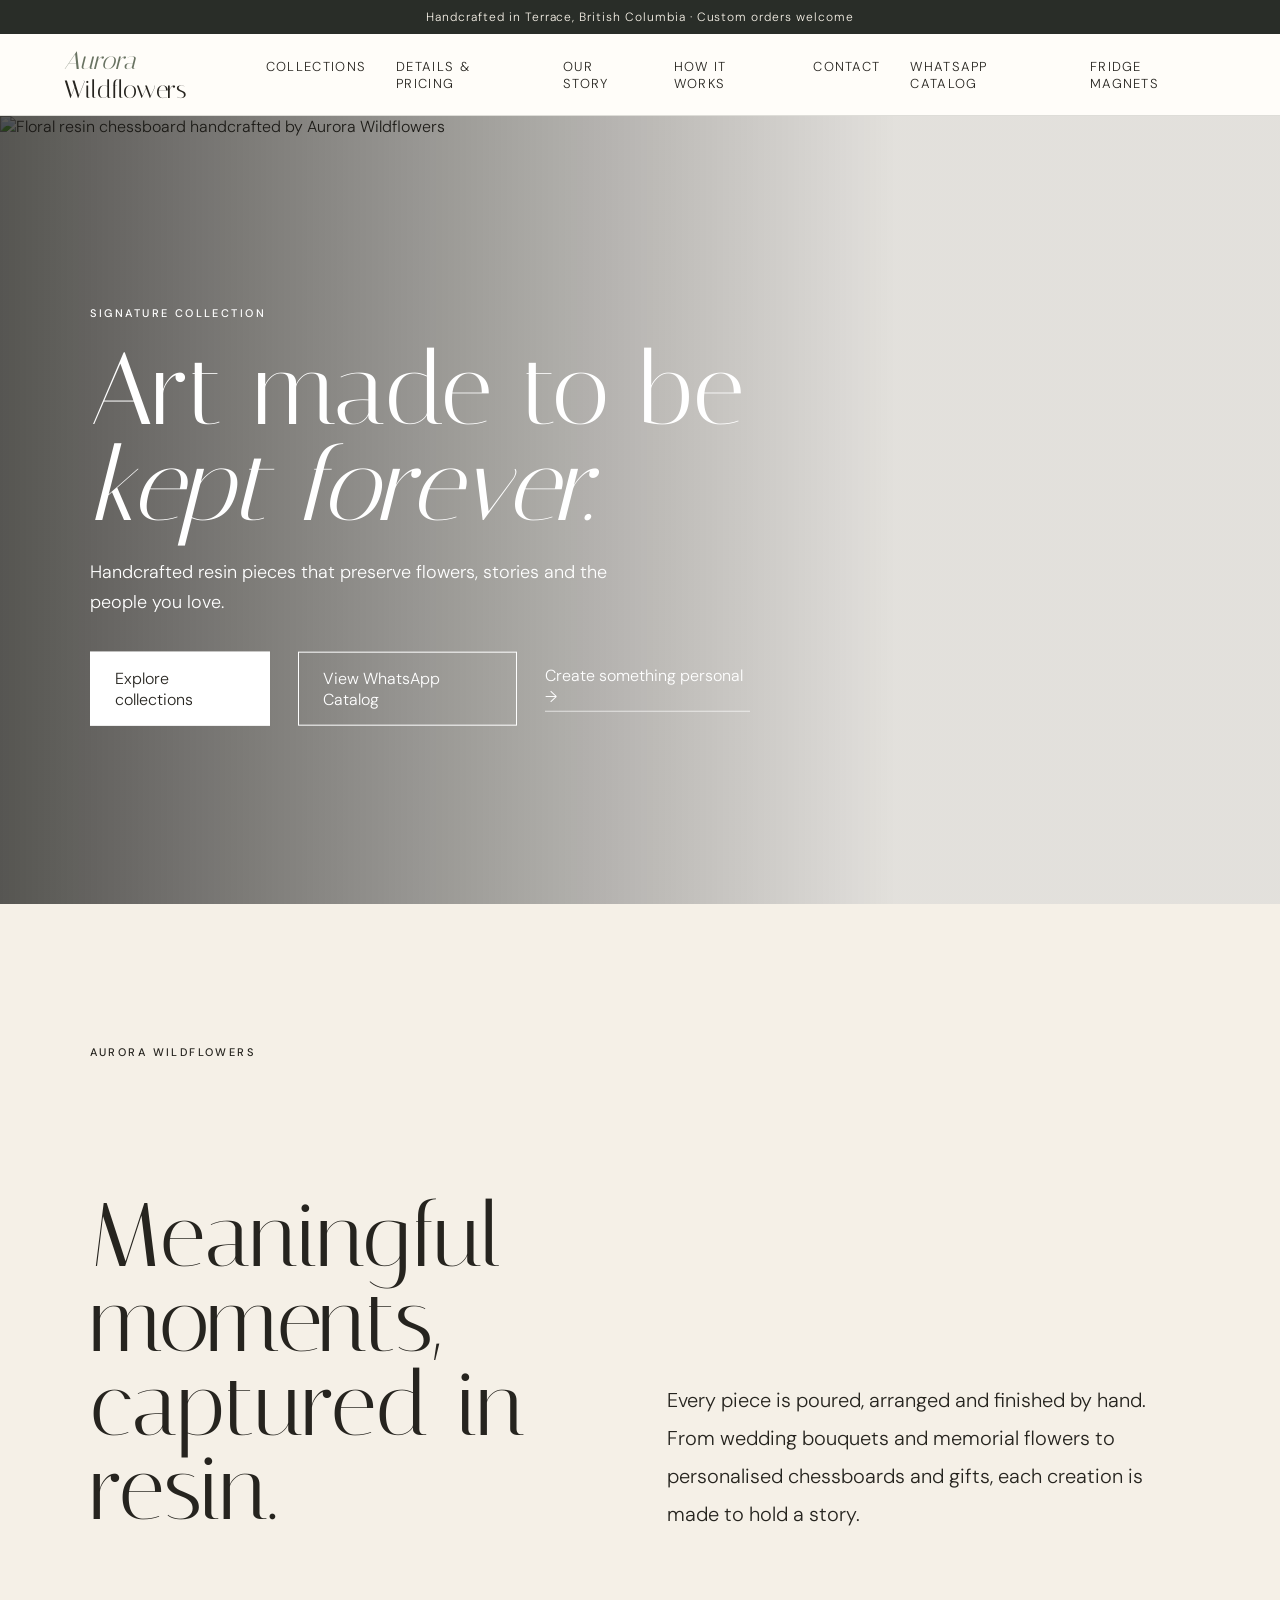
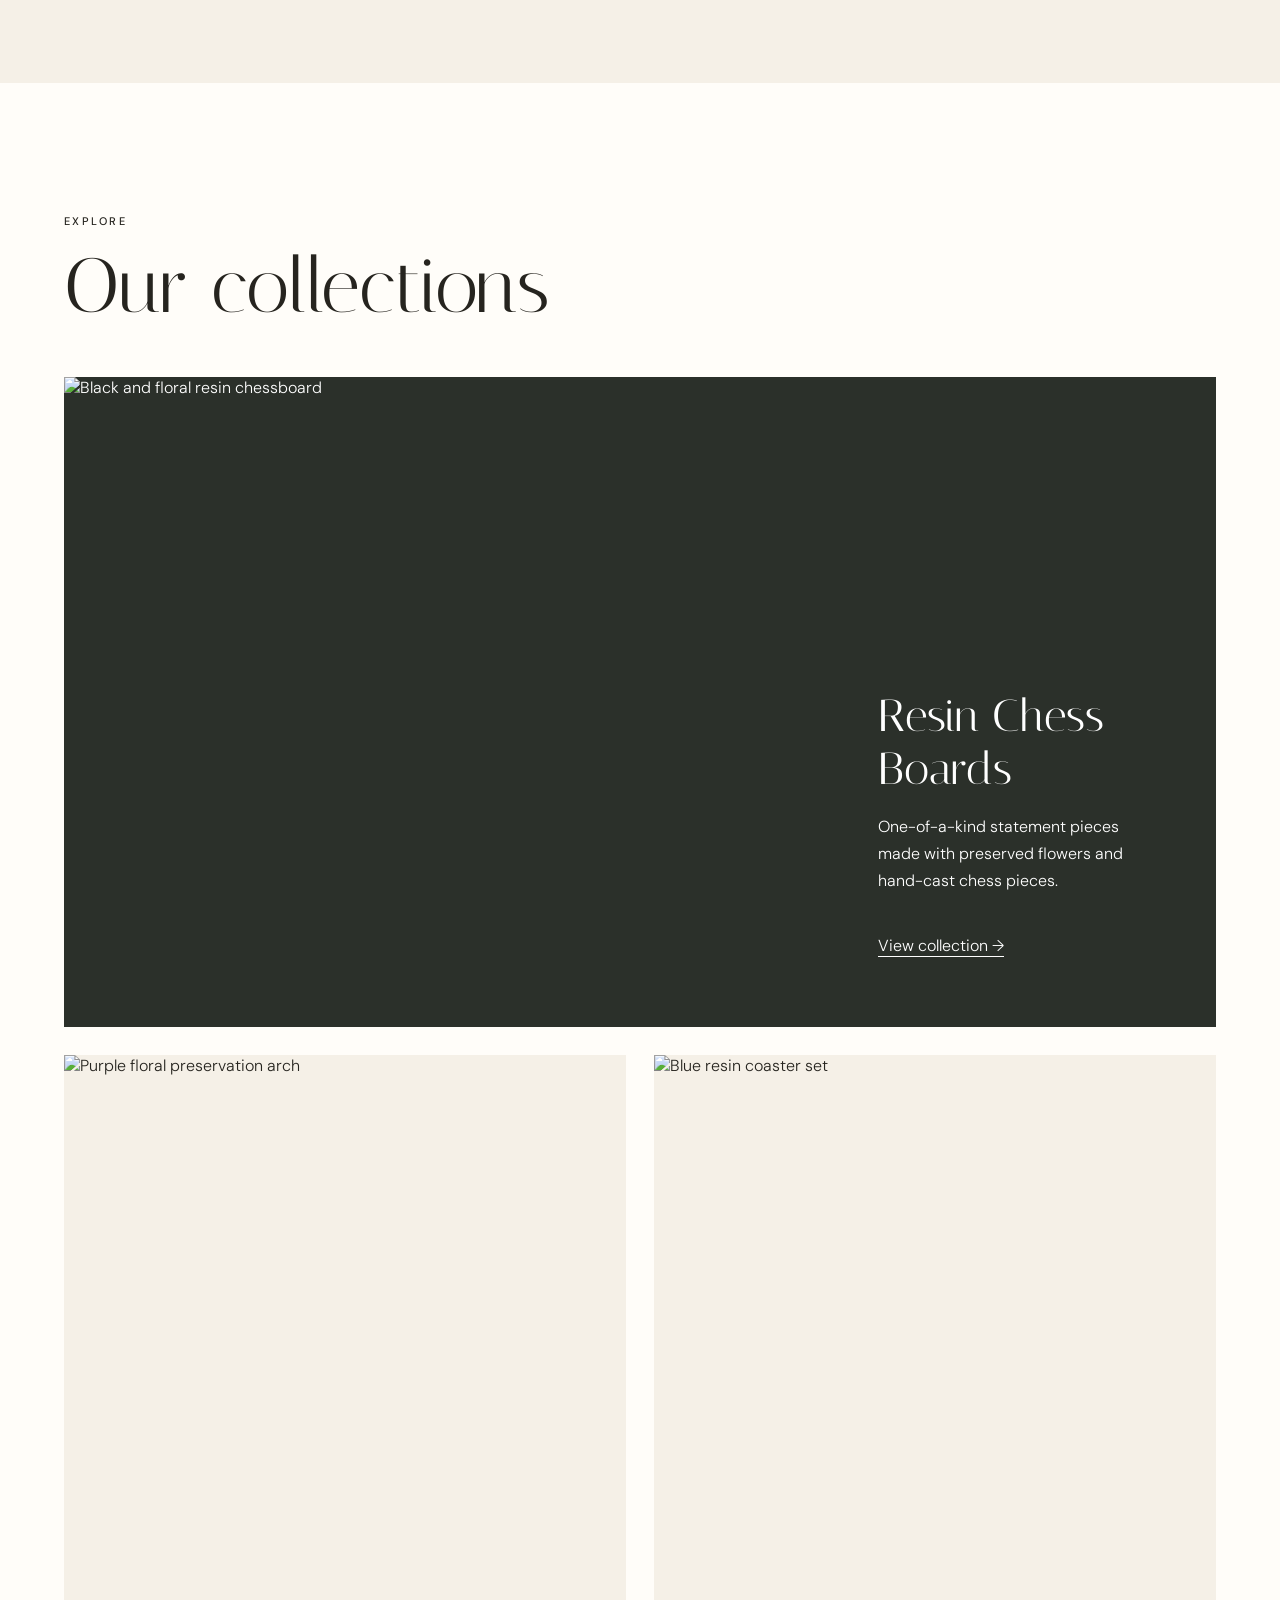
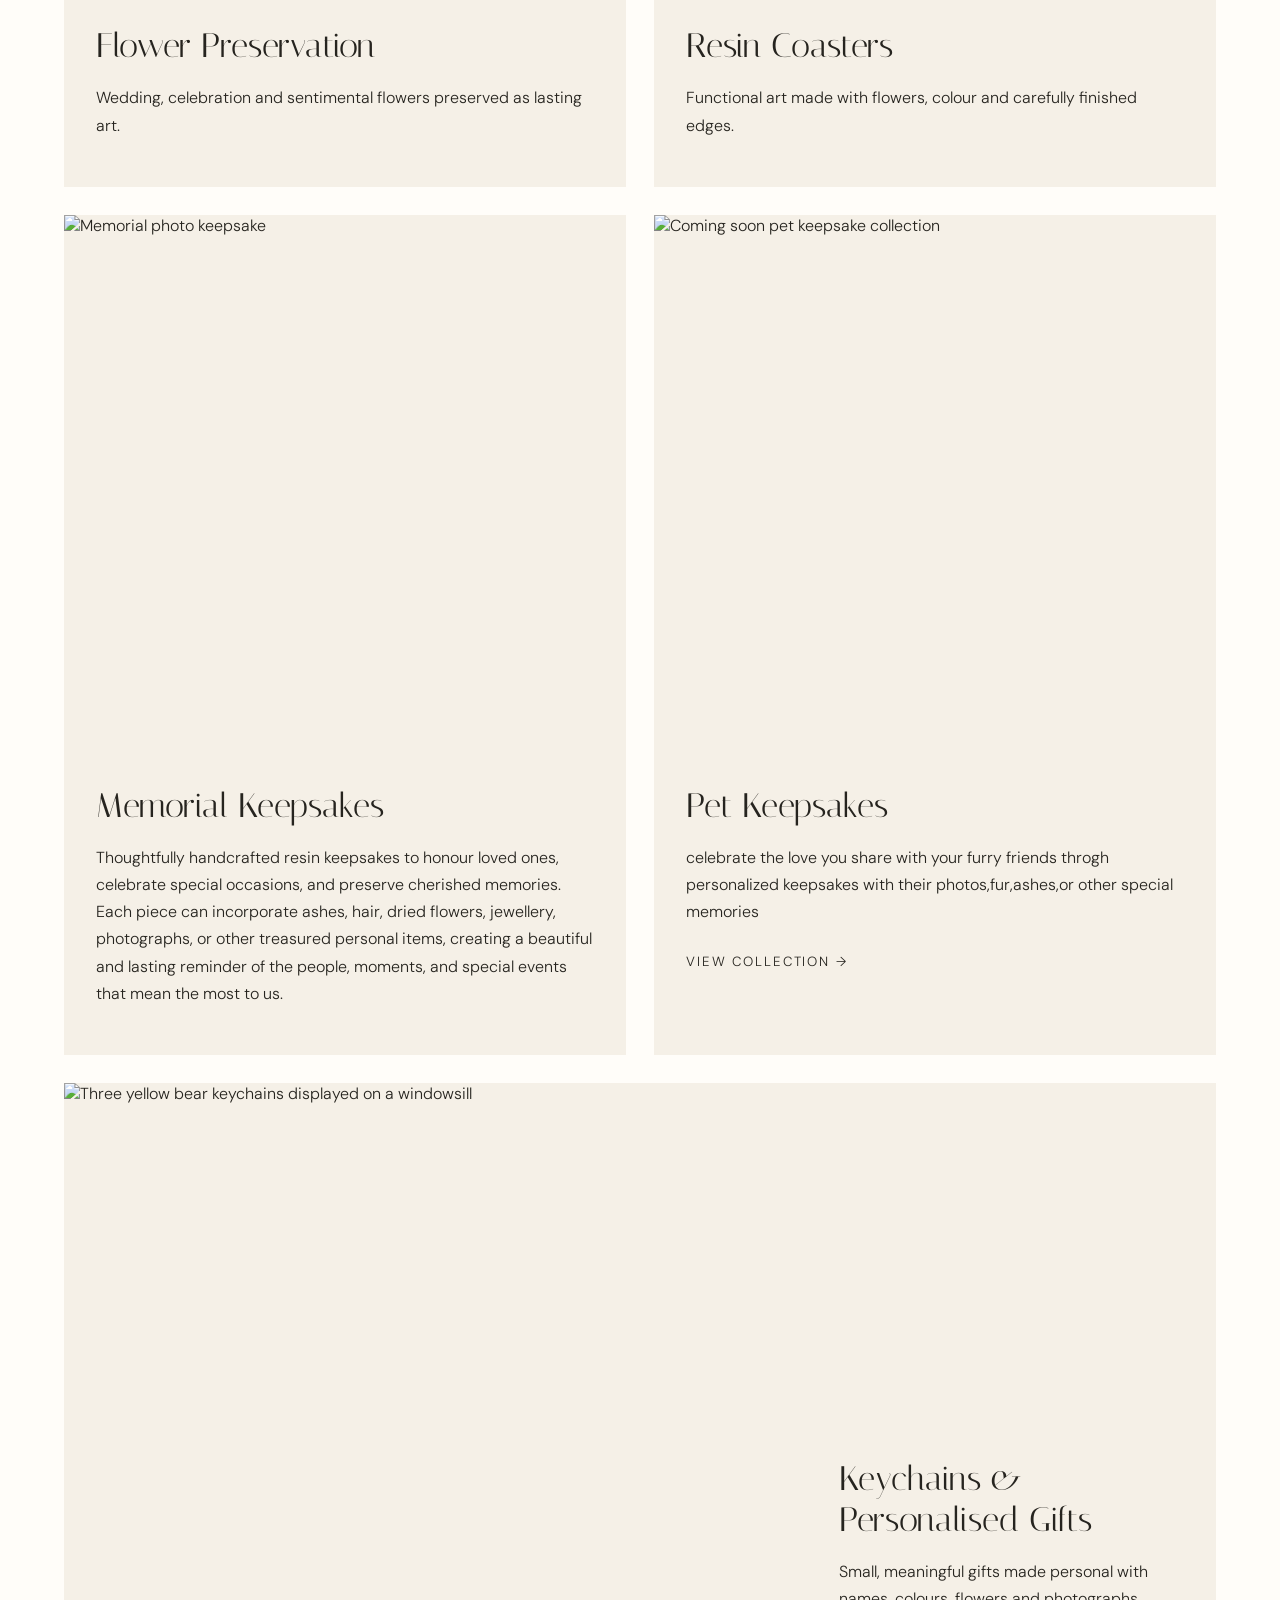
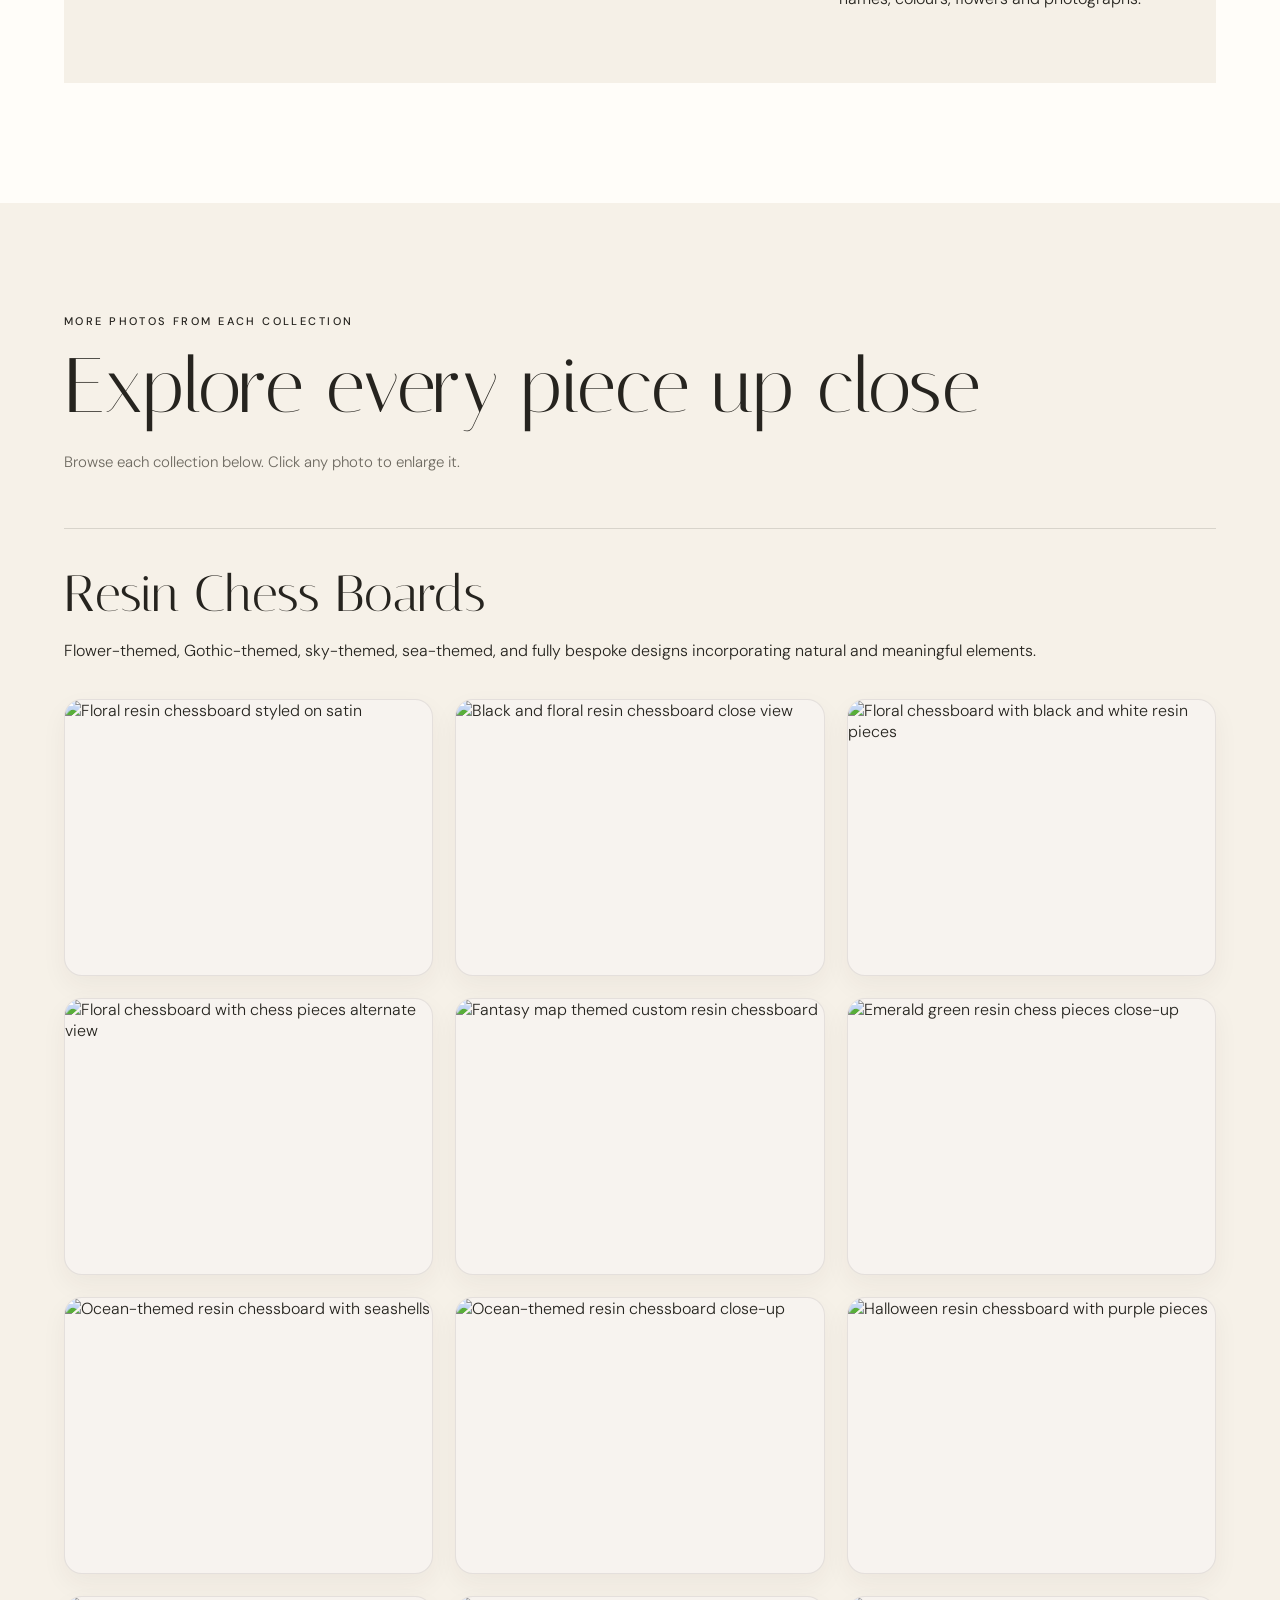
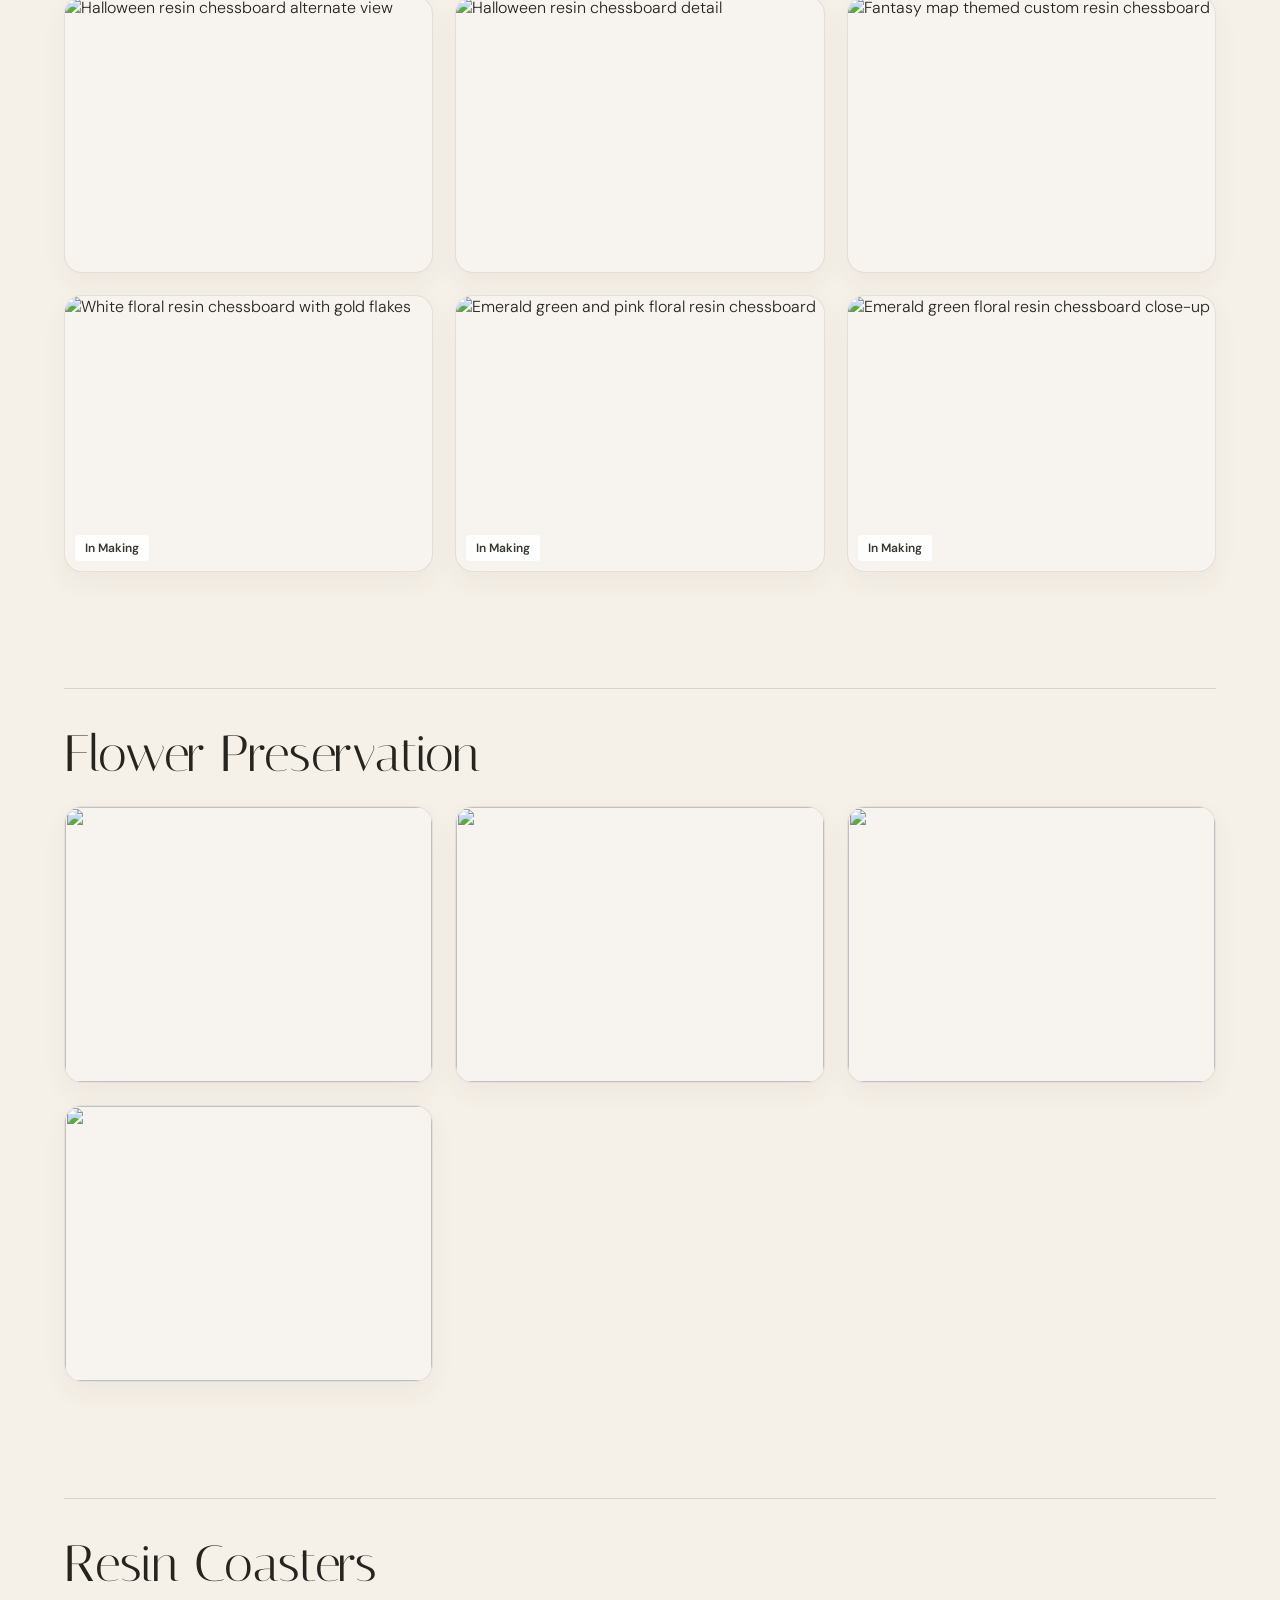
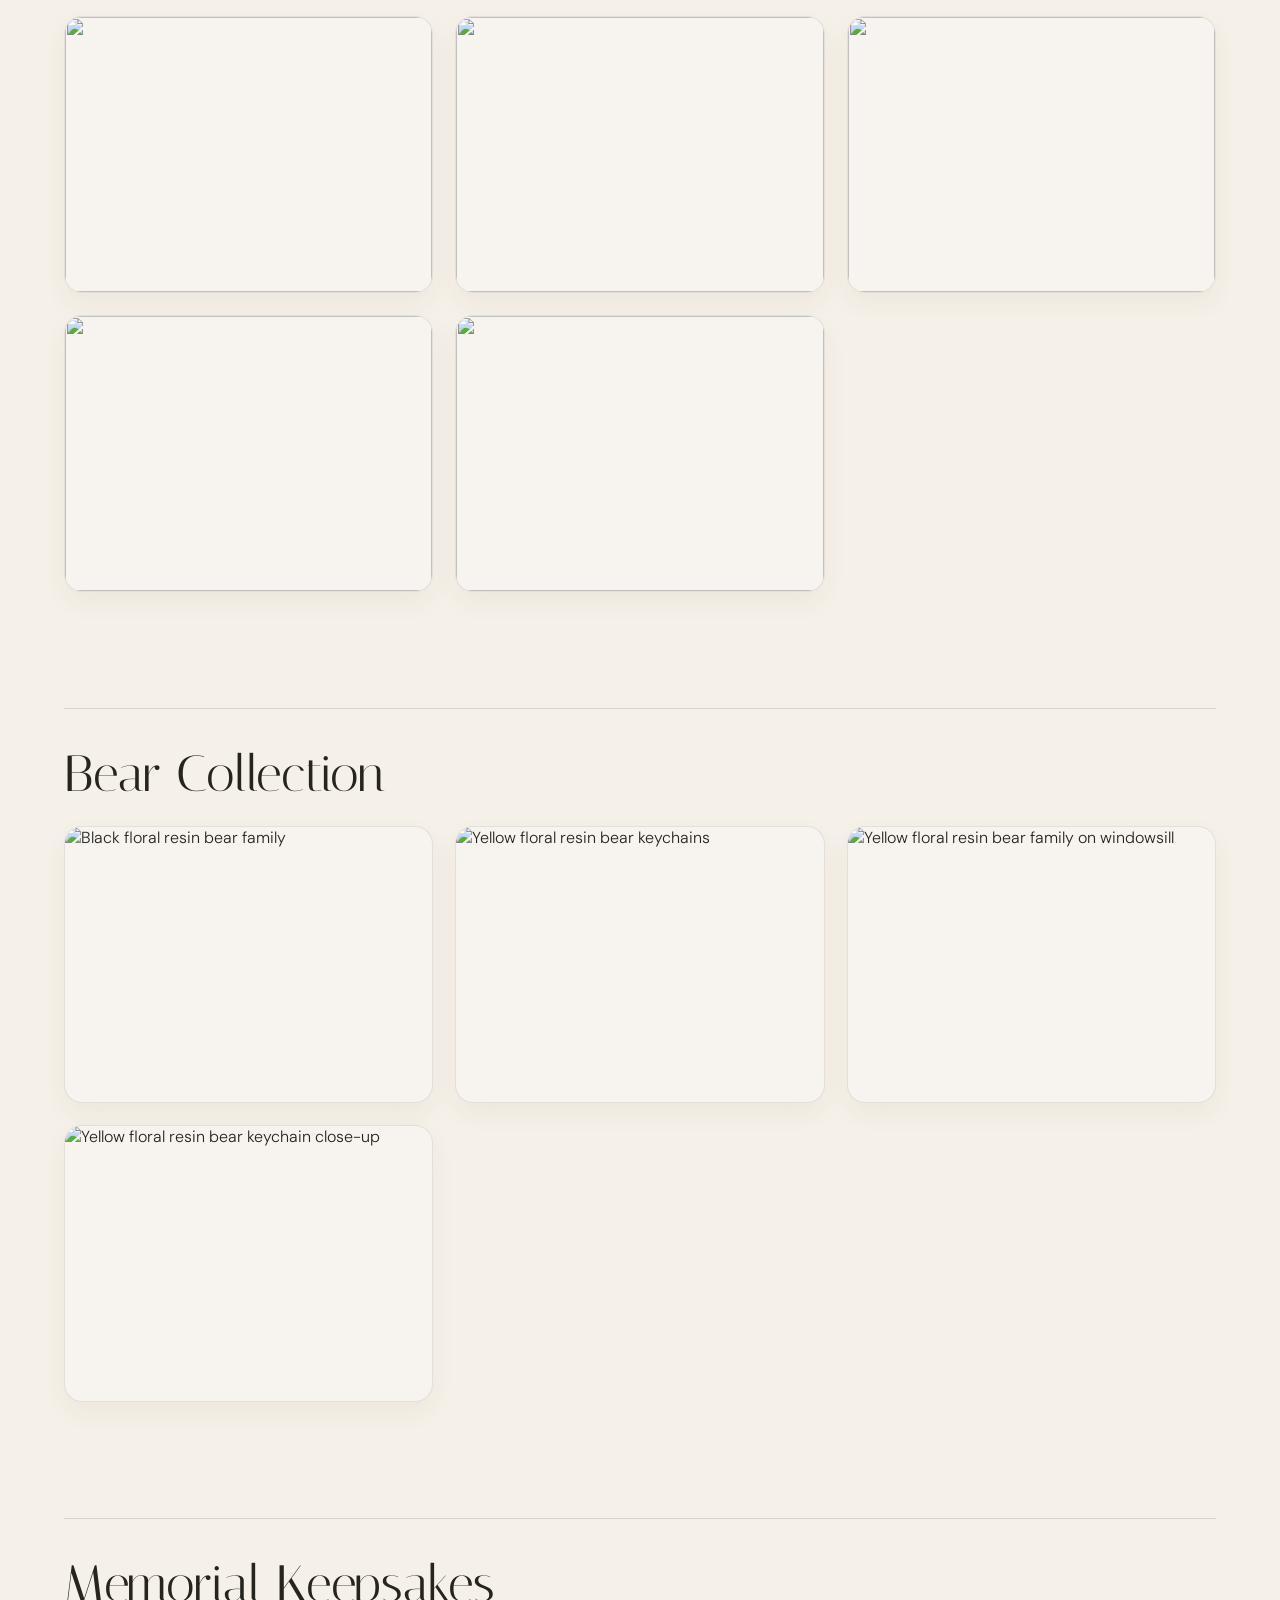
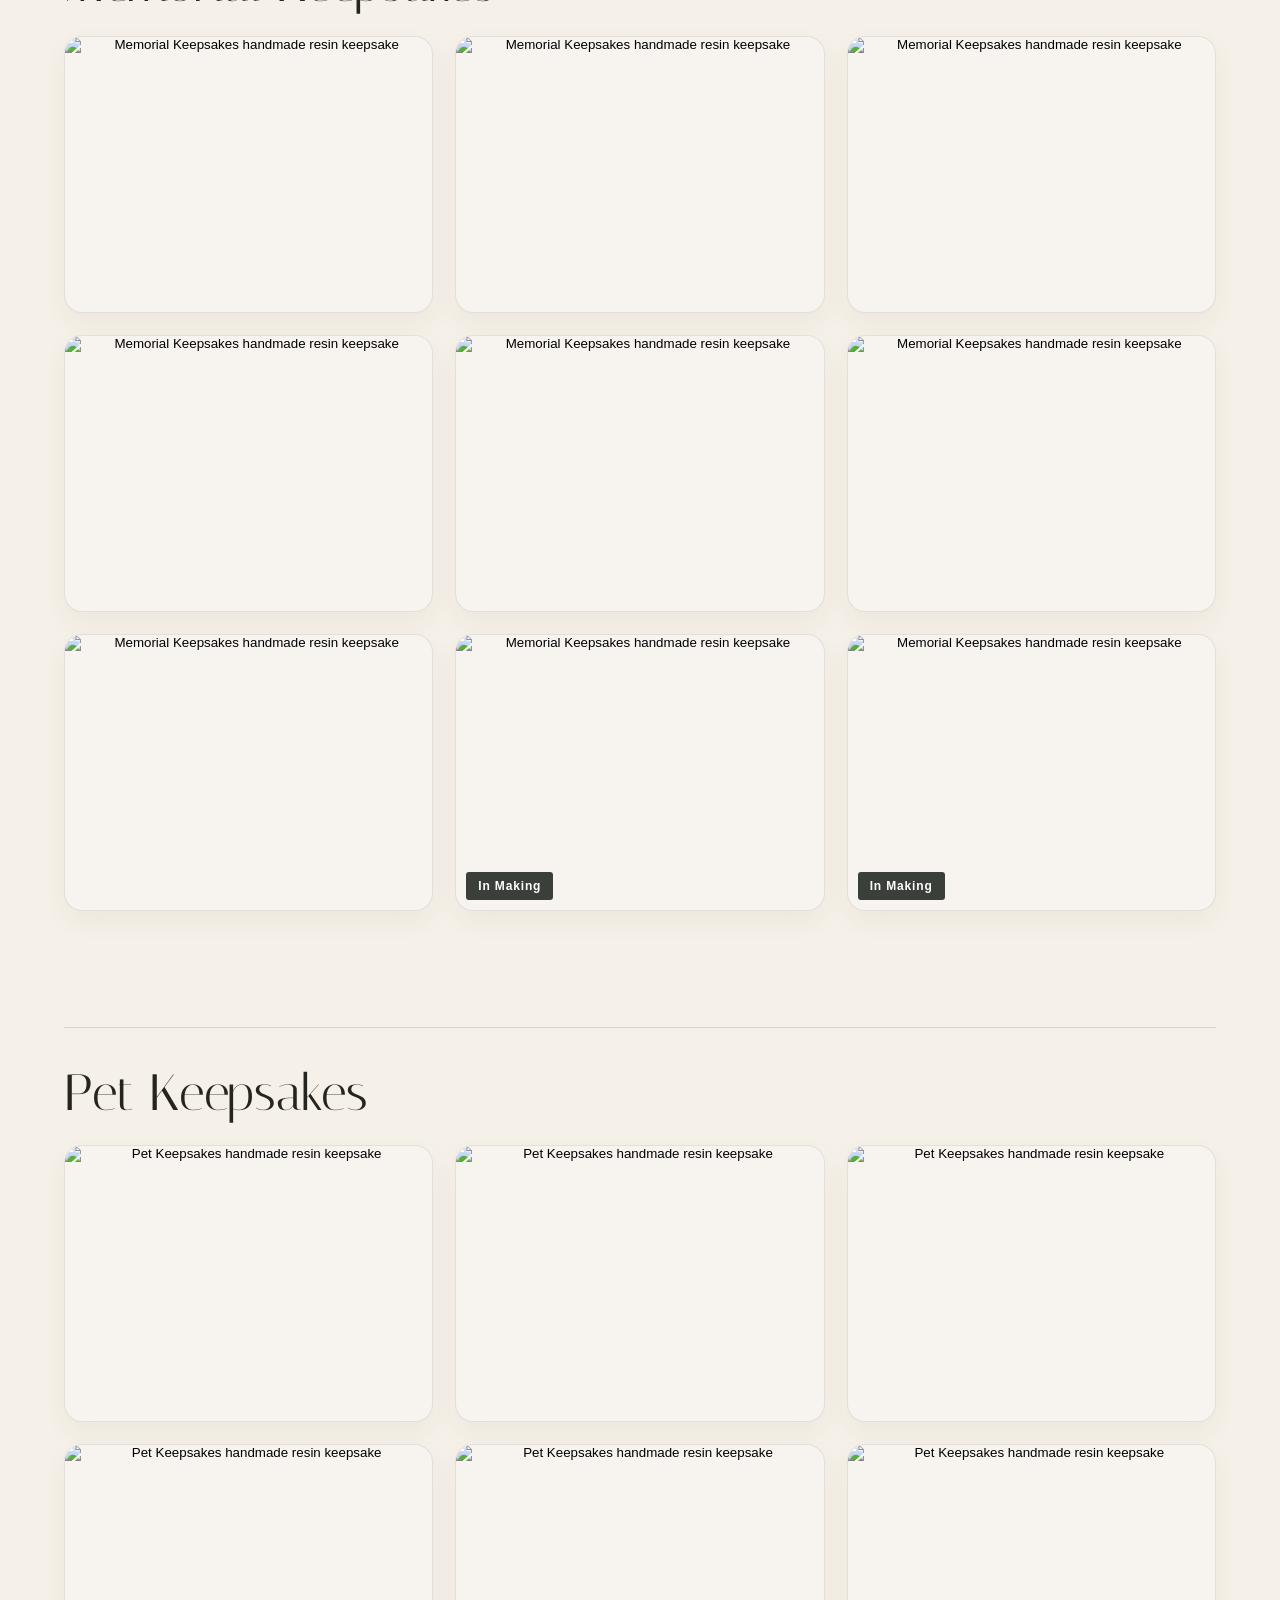
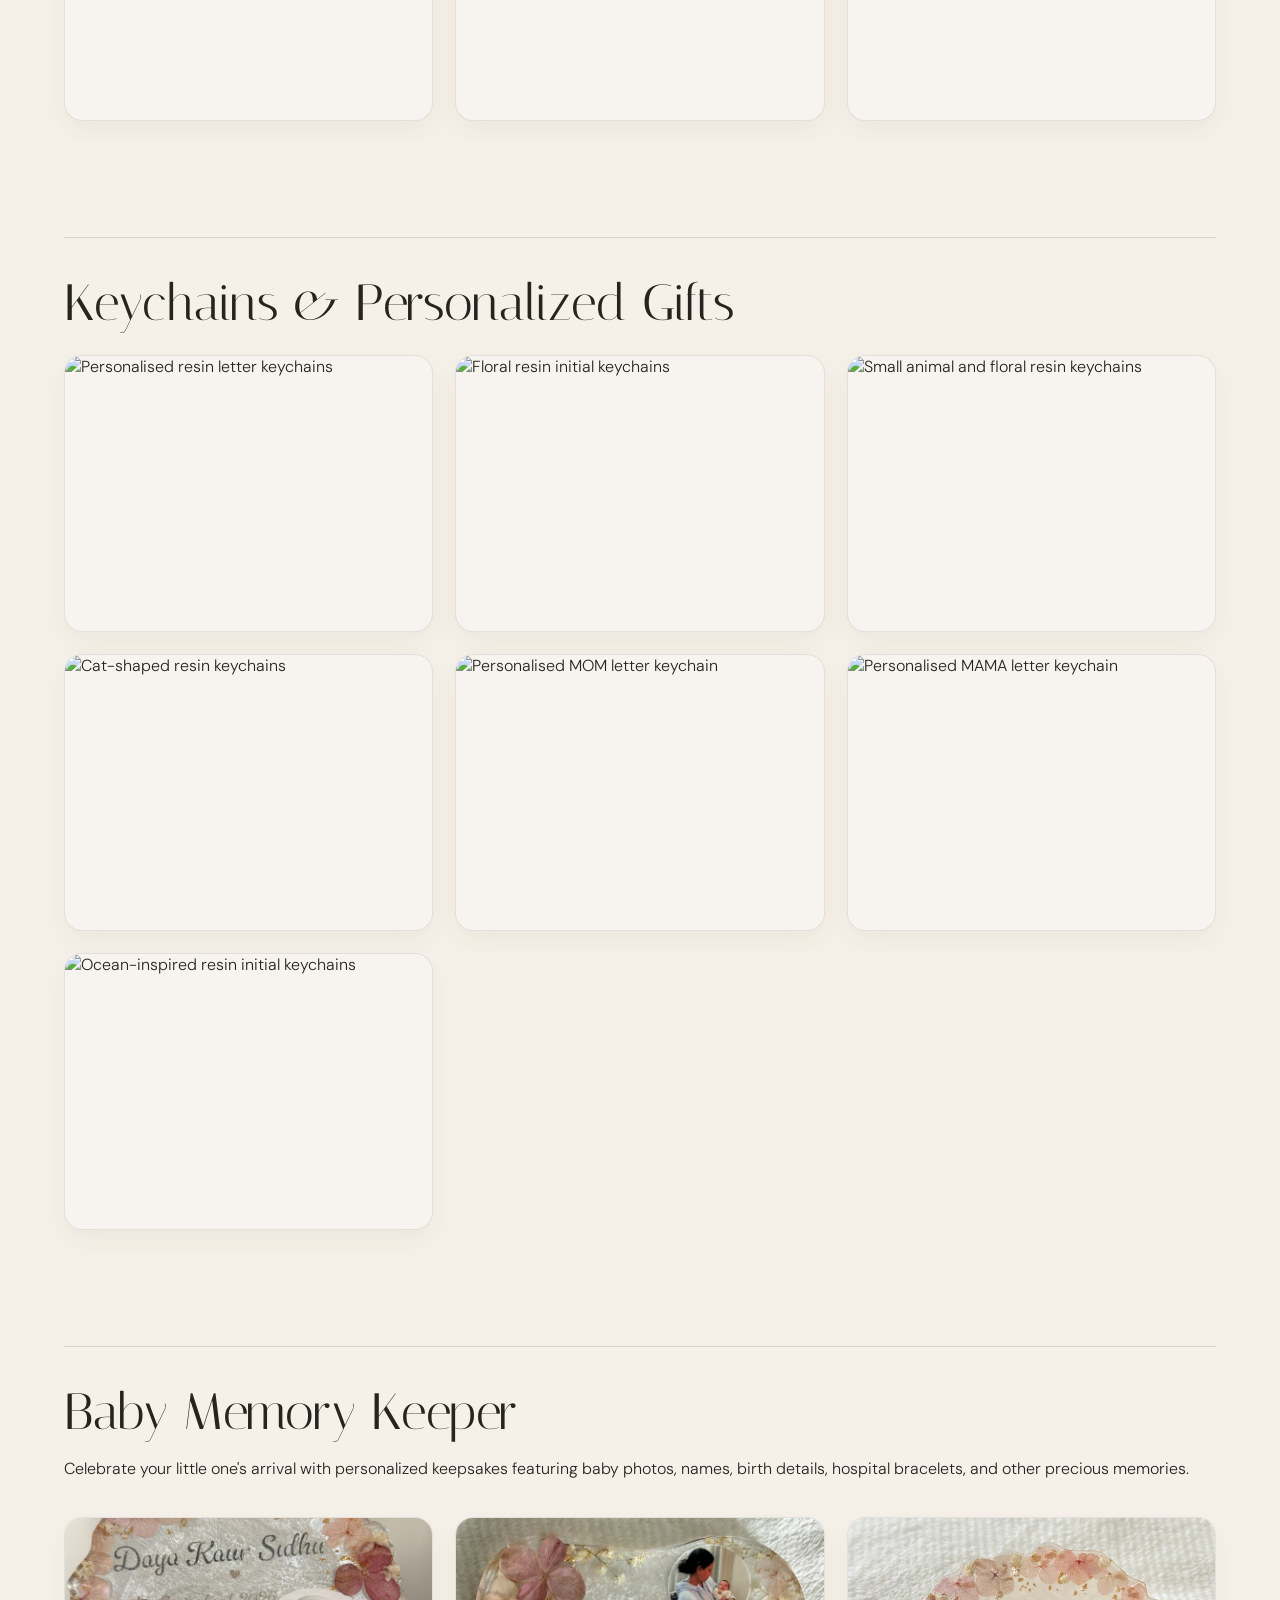
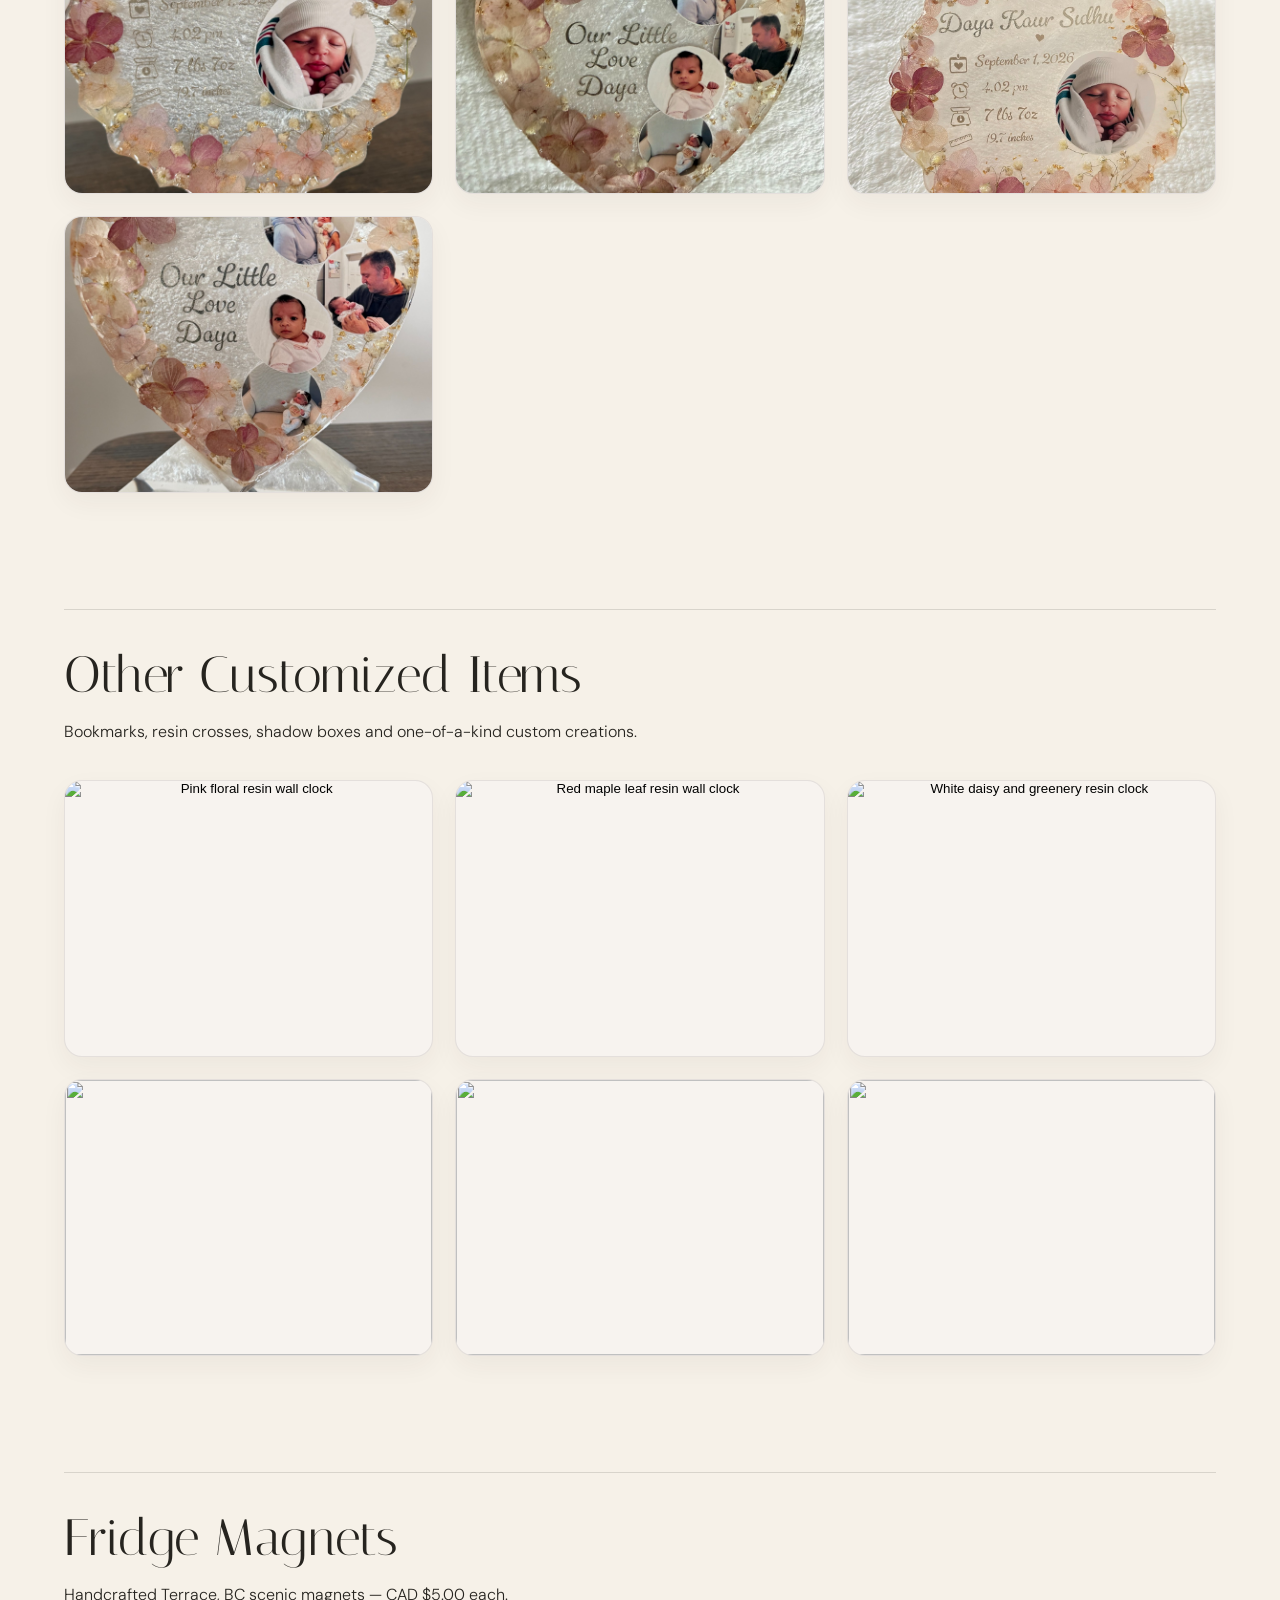
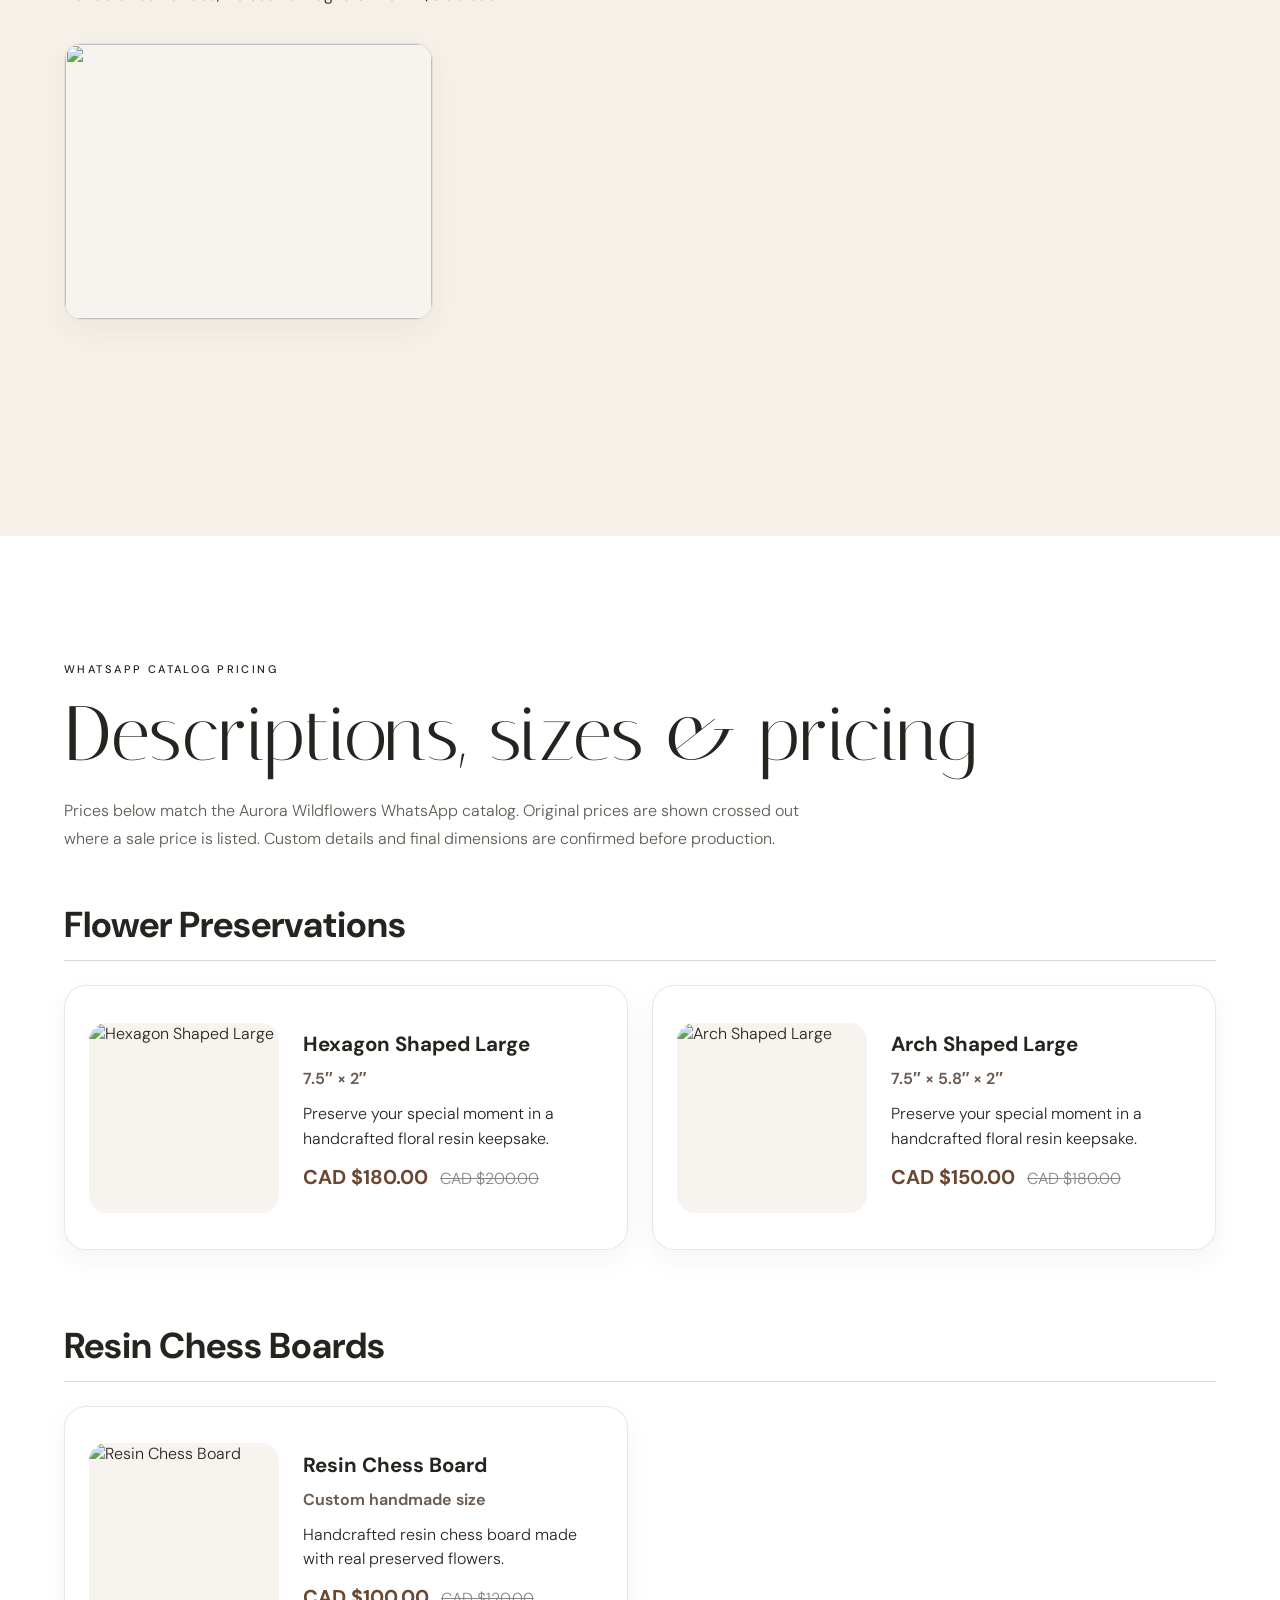
==== commit 5408a7f8: "Update index.html" ====
--- a/aurora-wildflowers-redesign/aurora-redesign/index.html
+++ b/aurora-wildflowers-redesign/aurora-redesign/index.html
@@ -55,7 +55,7 @@
 @media(max-width:520px){.catalog-item{grid-template-columns:1fr}.catalog-item img{height:220px}.catalog-item-body{padding:18px}.catalog-price{flex-wrap:wrap}}
 </style>
 
-&lt;!-- Product detail cover photos matched to their correct collections --&gt;
+
 <style>
 .collection-gallery-title span, .collection-photo figcaption { display:none !important; }
 .collection-photo { margin:0; }
